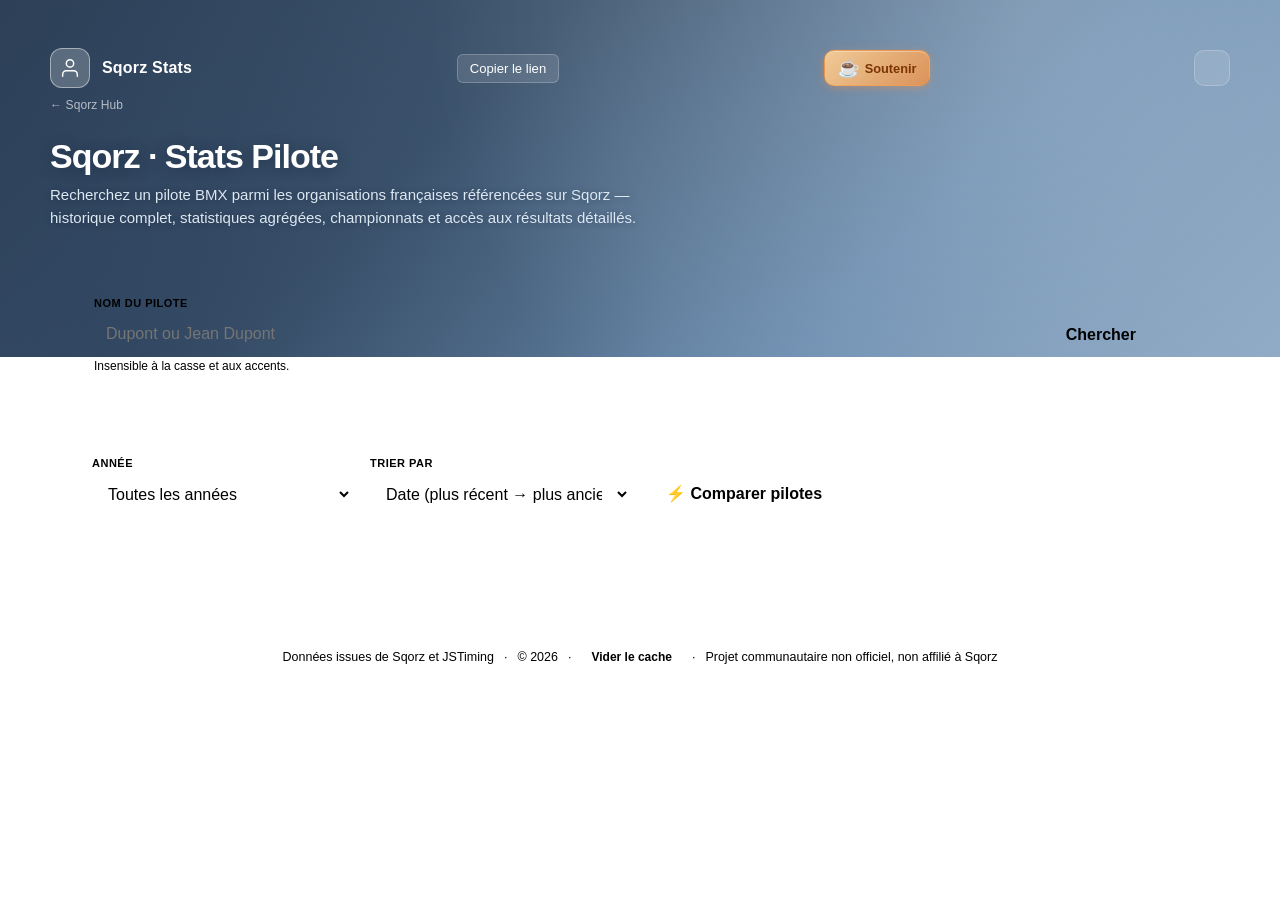
==== index.html @ 0c0ef93f "Perf : les séries ne comptent plus (courses uniquement) - Supprime perfSeriesScore + seriesN (l'ongl" ====
<!doctype html>
<html lang="fr">
<head>
<meta charset="utf-8">
<meta name="viewport" content="width=device-width,initial-scale=1">
<link rel="icon" href="data:image/svg+xml,<svg xmlns='http://www.w3.org/2000/svg' viewBox='0 0 32 32'><rect width='32' height='32' rx='7' fill='%234a7ab5'/><text x='16' y='23' font-family='system-ui' font-size='20' font-weight='800' fill='white' text-anchor='middle'>S</text></svg>">
<meta http-equiv="Cache-Control" content="no-cache, no-store, must-revalidate">
<meta http-equiv="Pragma" content="no-cache">
<meta http-equiv="Expires" content="0">
<title>Stats Pilote BMX — Sqorz Hub</title>
<meta name="description" content="Recherchez un pilote BMX Race et consultez son historique complet : résultats, podiums, progressions et comparaisons.">
<meta property="og:type" content="website">
<meta property="og:url" content="https://ludsoc.github.io/sqorz-stats/">
<meta property="og:title" content="Stats Pilote BMX — Sqorz Hub">
<meta property="og:description" content="Recherchez un pilote BMX Race et consultez son historique complet : résultats, podiums, progressions et comparaisons.">
<meta name="twitter:card" content="summary">
<meta name="twitter:title" content="Stats Pilote BMX — Sqorz Hub">
<meta name="twitter:description" content="Recherchez un pilote BMX Race et consultez son historique complet : résultats, podiums, progressions et comparaisons.">
<link rel="manifest" href="./manifest.json">
<meta name="theme-color" content="#6a8caf">
<link rel="apple-touch-icon" href="./icons/icon-192.png">
<script>
  // Applique le thème AVANT le rendu pour éviter le flash
  (() => {
    const saved = localStorage.getItem('theme'); // 'light' | 'dark' | null (auto)
    const isDark = saved === 'dark' ||
      (saved !== 'light' && window.matchMedia('(prefers-color-scheme: dark)').matches);
    document.documentElement.classList.toggle('dark', isDark);
    if (saved) document.documentElement.dataset.themePref = saved;
  })();
</script>
<link rel="stylesheet" href="./theme.css">
<style>
  *{box-sizing:border-box}
  html,body{margin:0; padding:0}

  /* Focus clavier accessible — visible uniquement sur navigation Tab, pas au clic souris */
  :focus{outline:none}
  .btn:focus-visible,
  .recent-chip:focus-visible,
  .recent-clear:focus-visible{
    outline:2px solid var(--accent-hi);
    outline-offset:3px;
  }
  /* Les inputs gardent leur propre style de focus (border + box-shadow) */
  .control:focus-visible{outline:none}
  .topbar :focus-visible{outline-color:#fff}
  body{
    font-family:"Inter",-apple-system,BlinkMacSystemFont,"Segoe UI",Roboto,Helvetica,Arial,sans-serif;
    color:var(--ink); background:var(--bg);
    -webkit-font-smoothing:antialiased;
  }
  .topbar{
    position:relative; overflow:hidden;
    color:#fff; padding:48px 24px 128px;
    background:linear-gradient(135deg, #2e4158 0%, #3f566f 35%, #6a8caf 70%, #8aa6c2 100%);
    transition:padding .25s ease, min-height .25s ease;
  }
  .topbar::after{
    /* lueur douce en haut */
    content:""; position:absolute; inset:0; pointer-events:none;
    background:radial-gradient(circle at 80% 0%, rgba(255,255,255,.22), transparent 55%),
               radial-gradient(circle at 10% 100%, rgba(30,50,80,.35), transparent 45%);
  }
  .topbar-inner{
    max-width:1180px; margin:0 auto; position:relative; z-index:1;
  }
  .brand-row{display:flex; align-items:center; justify-content:space-between; gap:12px}
  .brand{display:flex; align-items:center; gap:12px; font-weight:600; letter-spacing:.2px; color:#fff}

  .theme-btn{
    display:inline-flex; align-items:center; justify-content:center;
    width:36px; height:36px; padding:0;
    background:rgba(255,255,255,.12); border:1px solid rgba(255,255,255,.22);
    color:#fff; border-radius:10px;
    cursor:pointer; font-size:18px; line-height:1;
    transition:background .15s, border-color .15s, transform .15s;
  }
  .theme-btn:hover{background:rgba(255,255,255,.2); border-color:rgba(255,255,255,.4)}
  .theme-btn:active{transform:scale(.95)}
  .donate-btn{display:inline-flex;align-items:center;gap:5px;padding:0 12px;height:36px;background:linear-gradient(135deg,rgba(255,210,150,.9),rgba(251,146,60,.75));border:1px solid rgba(251,146,60,.6);color:#7c3405;box-shadow:0 2px 8px rgba(251,146,60,.35),inset 0 1px 0 rgba(255,255,255,.3);border-radius:10px;font-size:.8rem;font-weight:600;text-decoration:none;transition:background .15s,border-color .15s,transform .15s;white-space:nowrap}
  .donate-btn:hover{background:linear-gradient(135deg,rgba(255,210,150,1),rgba(251,146,60,.95));border-color:rgba(251,146,60,.9);box-shadow:0 3px 10px rgba(251,146,60,.45),inset 0 1px 0 rgba(255,255,255,.3);}
  .donate-btn:active{transform:scale(.95)}
  .donate-icon{font-size:1.15rem;display:inline-flex;align-items:center}
  @media(max-width:520px){.donate-btn .donate-label{display:none}}
  .share-btn{
    background:rgba(255,255,255,.12); border:1px solid rgba(255,255,255,.22);
    color:#fff; border-radius:6px; padding:6px 12px;
    font-size:0.82rem; cursor:pointer; transition:background .15s;
  }
  .share-btn:hover{background:rgba(255,255,255,.2)}
  .hub-back{display:inline-block;margin-top:10px;font-size:12px;color:rgba(255,255,255,.65);text-decoration:none;letter-spacing:.1px}
  .hub-back:hover{color:#fff}
  #retryBtn:not([hidden]){display:block;margin:8px auto 0;padding:6px 18px;background:var(--accent,#4e80ee);color:#fff;border:none;border-radius:6px;font-size:13px;cursor:pointer}
  #retryBtn:hover{opacity:.85}
  .brand .logo{
    width:40px; height:40px; border-radius:12px;
    background:rgba(255,255,255,.22); color:#fff;
    display:grid; place-items:center; font-weight:800; font-size:14px;
    box-shadow:inset 0 0 0 1px rgba(255,255,255,.45);
    backdrop-filter:blur(6px); -webkit-backdrop-filter:blur(6px);
  }
  .topbar h1{margin:24px 0 8px; font-size:34px; font-weight:800; letter-spacing:-1px; color:#fff; text-shadow:0 2px 14px rgba(20,35,60,.45)}
  .topbar p{margin:0; font-size:15px; max-width:min(600px,100%); color:#dce8f2; text-shadow:0 1px 6px rgba(20,35,60,.35); line-height:1.5}

  main{max-width:1180px; margin:-80px auto 40px; padding:0 24px 32px; position:relative;}
  .card{
    background:var(--card); border:1px solid var(--line); border-radius:var(--radius);
    padding:18px; box-shadow:var(--shadow); margin-bottom:18px;
  }
  .filters{padding:20px}
  .grid{display:grid; gap:14px}
  .filters .grid{grid-template-columns:repeat(12,1fr)}
  .field{display:flex; flex-direction:column; min-width:0}
  .field.col-name{grid-column:span 10}
  .field.col-btn{grid-column:span 2; align-items:stretch}
  @media (max-width:880px){
    .field.col-name,.field.col-btn{grid-column:span 12}
  }

  /* Skeleton loaders */
  .skeleton{
    background:linear-gradient(90deg,
      var(--card-soft) 0%,
      color-mix(in srgb, var(--line) 80%, var(--card-soft)) 50%,
      var(--card-soft) 100%);
    background-size:200% 100%;
    animation:shimmer 1.4s infinite linear;
    border-radius:6px;
  }
  @keyframes shimmer{
    0%{background-position:200% 0}
    100%{background-position:-200% 0}
  }
  .skeleton-card{
    background:var(--card); border:1px solid var(--line); border-radius:14px;
    padding:16px 18px; box-shadow:var(--shadow);
  }
  .skeleton-line{height:14px; margin-bottom:8px; width:100%}
  .skeleton-line.h1{height:24px; width:60%; margin-bottom:14px}
  .skeleton-line.h2{height:34px; width:45%; margin-bottom:10px}
  .skeleton-line.sm{height:11px; width:80%}
  .skeleton-card:last-child .skeleton-line:last-child{margin-bottom:0}

  /* Recherches récentes */
  .recent-row{
    margin-top:14px; padding-top:14px; border-top:1px dashed var(--line);
    display:flex; gap:8px; flex-wrap:wrap; align-items:center;
  }
  .recent-row[hidden]{display:none}
  .recent-label{
    font-size:11px; font-weight:600; color:var(--muted);
    text-transform:uppercase; letter-spacing:.5px; flex-shrink:0;
  }
  .recent-chip{
    font:inherit; cursor:pointer; padding:5px 12px; border-radius:99px;
    background:var(--card-soft); border:1px solid var(--line);
    color:var(--ink); font-size:12.5px; display:inline-flex; gap:6px; align-items:baseline;
    transition:border-color .15s, background .15s;
  }
  .recent-chip:hover{
    border-color:var(--accent);
    background:color-mix(in srgb,var(--accent) 10%, transparent);
  }
  .recent-chip .recent-meta{
    color:var(--muted); font-size:11px; font-weight:400;
  }
  .recent-clear{
    margin-left:auto; background:none; border:none; color:var(--muted); cursor:pointer;
    font-size:12px; padding:4px 8px; border-radius:6px;
  }
  .recent-clear:hover{color:var(--bad); background:color-mix(in srgb,var(--bad) 10%, transparent)}

  /* Results filter bar */
  .results-filters{padding:14px 18px; display:flex; gap:18px; flex-wrap:wrap; align-items:flex-end}
  .results-filters .field{flex:1 1 180px; max-width:260px}
  .results-filters .summary-info{
    flex:1 1 100%; font-size:12px; color:var(--muted);
    border-top:1px solid var(--line); padding-top:10px; margin-top:2px;
  }
  @media (max-width:640px){
    .results-filters .field{max-width:none}
  }
  label{font-size:11px; font-weight:600; color:var(--muted); margin-bottom:6px; text-transform:uppercase; letter-spacing:.5px}
  .control{
    font:inherit; padding:10px 12px; border:1px solid var(--line);
    border-radius:9px; background:var(--card); color:var(--ink);
    transition:border-color .15s, box-shadow .15s, background .15s;
  }
  .control:focus{outline:none; border-color:var(--accent); box-shadow:0 0 0 3px color-mix(in srgb,var(--accent) 22%, transparent)}
  .control:disabled{background:var(--card-soft); color:var(--muted); cursor:not-allowed}
  select.control,input.control{width:100%}
  .btn{
    font:inherit; font-weight:600; padding:11px 18px; border:none; border-radius:9px;
    background:var(--accent); color:var(--accent-ink); cursor:pointer;
    transition:background .15s, transform .05s;
  }
  .btn:hover:not(:disabled){background:var(--accent-hi)}
  .btn:active:not(:disabled){transform:translateY(1px)}
  .btn:disabled{background:var(--line-strong); color:var(--card); cursor:not-allowed}
  .btn.btn-danger{background:var(--bad)}
  .btn.btn-danger:hover:not(:disabled){background:color-mix(in srgb, var(--bad) 80%, black)}
  .btn-ghost{background:transparent; color:var(--accent); padding:4px 6px; font-size:12px}
  .btn-ghost:hover:not(:disabled){background:color-mix(in srgb,var(--accent) 10%, transparent)}
  .hint{font-size:12px; color:var(--muted); margin-top:6px}
  .perf-how{margin-top:12px; border:1px solid var(--line); border-radius:10px; background:var(--card-soft); overflow:hidden}
  .perf-how summary{cursor:pointer; padding:8px 12px; font-size:12px; color:var(--muted); list-style:none; user-select:none}
  .perf-how summary::-webkit-details-marker{display:none}
  .perf-how summary:hover{color:var(--ink)}
  .perf-how[open] summary{border-bottom:1px solid var(--line); color:var(--ink)}
  .perf-how-body{padding:4px 14px 12px; font-size:12px; color:var(--ink-2); line-height:1.55}
  .perf-how-body p{margin:8px 0}
  .perf-how-body ul{margin:4px 0 8px; padding-left:18px}
  .perf-how-body ol{margin:4px 0 8px; padding-left:18px}
  .perf-how-body li{margin:4px 0}
  .perf-how-detail{margin-top:6px}
  .perf-how-detail>summary{cursor:pointer; font-weight:600; font-size:12px; color:var(--muted)}
  .perf-how-detail>summary:hover{color:var(--ink)}
  .perf-example{margin:10px 0; padding:8px 12px; background:var(--card); border:1px solid var(--line); border-radius:8px}
  .perf-example p{margin:4px 0}
  .perf-example ul{margin:4px 0 4px; padding-left:18px}
  .status{font-size:13px; color:var(--muted); margin-top:14px; min-height:18px}
  .status.error{color:var(--bad)}
  .status.loading{font-size:15px; color:var(--accent); font-weight:600; display:flex; align-items:center; gap:8px}
  .status.loading::before{content:''; display:inline-block; width:16px; height:16px; border:2px solid color-mix(in srgb,var(--accent) 30%,transparent); border-top-color:var(--accent); border-radius:50%; animation:spin .7s linear infinite; flex-shrink:0}
  @keyframes spin{to{transform:rotate(360deg)}}
  .progress{
    height:6px; background:var(--card-soft); border:1px solid var(--line);
    border-radius:99px; overflow:hidden; margin-top:10px;
  }
  .progress > div{
    height:100%; width:0; transition:width .2s;
    background:linear-gradient(90deg,var(--teal),var(--sky),var(--lavender));
  }

  /* Stats */
  .stats-hero{
    display:grid; gap:14px; margin-bottom:16px;
    grid-template-columns:repeat(auto-fit, minmax(200px, 1fr));
  }
  .stats-detail{display:flex; flex-direction:column; gap:16px; margin-bottom:20px}
  .stat-group{display:flex; flex-direction:column; gap:8px}
  .stat-group-title{
    font-size:11px; font-weight:600; color:var(--muted);
    text-transform:uppercase; letter-spacing:.6px;
  }
  .stat.stat-hero{padding:18px 20px}
  .stat.stat-hero .k{font-size:12px}
  .stat.stat-hero .v{font-size:34px}
  .stat.stat-hero .sub{font-size:12.5px}
  .stat[title]{cursor:help}

  .stats{display:grid; grid-template-columns:repeat(auto-fill, minmax(160px, 1fr)); gap:12px; margin-bottom:0}
  .stat{
    background:var(--card); border:1px solid var(--line); border-radius:12px;
    padding:14px 16px; box-shadow:var(--shadow); position:relative; overflow:hidden;
  }
  .stat::before{
    content:""; position:absolute; left:0; top:0; bottom:0; width:4px;
    background:var(--stat-color, var(--accent)); opacity:.85;
  }
  .stat::after{
    /* lavis très léger pour suggérer la teinte sans saturer */
    content:""; position:absolute; inset:0; pointer-events:none;
    background:linear-gradient(135deg,
      color-mix(in srgb, var(--stat-color, var(--accent)) 7%, transparent),
      transparent 55%);
  }
  .stat.gold      { --stat-color: var(--gold) }
  .stat.silver    { --stat-color: var(--silver) }
  .stat.bronze    { --stat-color: var(--bronze) }
  .stat.good      { --stat-color: var(--mint) }
  .stat.mint      { --stat-color: var(--mint) }
  .stat.peach     { --stat-color: var(--peach) }
  .stat.apricot   { --stat-color: var(--apricot) }
  .stat.butter    { --stat-color: var(--butter) }
  .stat.lime      { --stat-color: var(--lime) }
  .stat.teal      { --stat-color: var(--teal) }
  .stat.sky       { --stat-color: var(--sky) }
  .stat.blueberry { --stat-color: var(--blueberry) }
  .stat.lav       { --stat-color: var(--lavender) }
  .stat.lilac     { --stat-color: var(--lilac) }
  .stat.lavender  { --stat-color: var(--lavender) }
  .stat.berry     { --stat-color: var(--berry) }
  .stat.rose      { --stat-color: var(--rose) }
  .stat.coral     { --stat-color: var(--coral) }
  .stat.grape     { --stat-color: var(--grape) }
  .stat.sage      { --stat-color: var(--good) }
  .stat .k{font-size:11px; color:var(--muted); text-transform:uppercase; font-weight:600; letter-spacing:.5px; position:relative}
  .stat .v{
    font-size:24px; font-weight:700; margin-top:2px; line-height:1.1; position:relative;
    color:var(--ink);
  }
  .stat .sub{font-size:12px; color:var(--muted); margin-top:2px; position:relative}

  /* Graphiques (SVG natif) */
  .charts-grid{
    display:grid; gap:14px; margin-bottom:20px;
    grid-template-columns:1fr 1fr;
  }
  @media(max-width:640px){ .charts-grid{ grid-template-columns:1fr; } }
  .chart-card{
    background:var(--card); border:1px solid var(--line); border-radius:14px;
    padding:16px 18px; box-shadow:var(--shadow);
    min-width:0; overflow:hidden;
  }
  .chart-card.chart-full{grid-column:1 / -1}
  .chart-title{font-weight:600; font-size:14px; color:var(--ink); margin-bottom:2px}
  .chart-sub{font-size:11px; color:var(--muted); margin-bottom:10px; text-transform:uppercase; letter-spacing:.5px}
  .chart-legend{display:flex; flex-wrap:wrap; gap:8px 16px; margin-bottom:12px}
  .chart-legend-item{display:flex; align-items:center; gap:6px; font-size:13px; color:var(--ink-2); font-weight:500}
  .chart-legend-swatch{width:14px; height:14px; border-radius:3px; flex-shrink:0}
  .chart{width:100%; height:auto; display:block; font-family:inherit}
  .chart .grid{stroke:var(--line-strong); stroke-width:1; opacity:.6}
  .chart .axis{stroke:var(--ink-2); stroke-width:1.25}
  .chart .axis-label{font-size:13px; fill:var(--ink-2); font-weight:500}
  .chart .axis-label.muted{fill:var(--muted); font-weight:400}
  .chart .zone{opacity:.35}
  .chart .line{fill:none; stroke:var(--accent); stroke-width:2.5; stroke-linejoin:round; stroke-linecap:round}
  .chart .line-mean{fill:none; stroke:var(--accent-hi); stroke-width:1.5; stroke-dasharray:4 4; opacity:.7}
  .chart .area{fill:color-mix(in srgb,var(--accent) 18%, transparent); stroke:none}
  .chart .point{fill:var(--card); stroke:var(--accent); stroke-width:2; transition:r .15s, stroke-width .15s}
  .chart .point:hover{r:6; stroke-width:2.5}
  .chart .bar{transition:opacity .15s; stroke:rgba(0,0,0,.04); stroke-width:1}
  .chart .bar:hover{opacity:.85}
  .chart .bar.gold{fill:var(--gold)}
  .chart .bar.silver{fill:var(--silver)}
  .chart .bar.bronze{fill:var(--bronze)}
  .chart .bar.mint{fill:var(--mint)}
  .chart .bar.sky{fill:var(--sky)}
  .chart .bar.lilac{fill:var(--lilac)}
  .chart .bar.lavender{fill:var(--lavender)}
  .chart .bar-value{font-size:15px; fill:var(--ink); font-weight:700}
  .chart .bar-label{font-size:13px; fill:var(--ink-2); font-weight:500}
  .chart .donut-center{font-size:30px; font-weight:700; fill:var(--ink)}
  .chart .donut-center-sub{font-size:11px; fill:var(--muted); text-transform:uppercase; letter-spacing:.5px; font-weight:600}
  .donut-wrap{display:flex; gap:18px; align-items:center; flex-wrap:wrap}
  .donut-wrap .chart.donut{flex:0 0 220px; max-width:220px}
  .legend{list-style:none; padding:0; margin:0; flex:1; min-width:160px; font-size:13px; color:var(--ink-2); max-height:240px; overflow:auto}
  .legend li{display:flex; align-items:center; gap:8px; padding:4px 0}
  .legend .dot{width:12px; height:12px; border-radius:4px; flex-shrink:0}
  .legend .legend-name{flex:1; min-width:0; overflow:hidden; text-overflow:ellipsis; white-space:nowrap}
  .legend .legend-num{color:var(--muted); font-variant-numeric:tabular-nums; font-size:12px; flex-shrink:0}
  .chart-empty{padding:24px 0; text-align:center; color:var(--muted); font-size:13px}
  @media (max-width:640px){
    .donut-wrap{flex-direction:column; align-items:flex-start}
    .donut-wrap .chart.donut{max-width:180px}
  }

  /* Section title */
  h2.section-title, h3.stat-group-title, h3.chart-title{margin:0}
  .section-title{
    display:flex; align-items:baseline; gap:10px; margin:8px 0 12px;
    font-size:14px; font-weight:600; color:var(--muted); text-transform:uppercase; letter-spacing:.6px;
  }
  .section-title .meta{font-weight:400; text-transform:none; letter-spacing:0; font-size:12px}
  .chart-title{margin-bottom:2px}

  /* Event card */
  .event{
    background:var(--card); border:1px solid var(--line); border-radius:12px;
    margin-bottom:12px; overflow:hidden; box-shadow:var(--shadow);
  }
  .event-head{
    padding:14px 16px; background:var(--card-soft); border-bottom:1px solid var(--line);
    display:flex; justify-content:space-between; gap:12px; flex-wrap:wrap; align-items:center;
  }
  .event-head .left{display:flex; flex-direction:column; gap:4px; min-width:0}
  .event-head .name{font-weight:600; font-size:15px; color:var(--ink)}
  .sqorz-link{color:inherit; text-decoration:none; border-bottom:1px solid transparent; transition:border-color .15s, color .15s}
  .sqorz-link:hover{color:var(--accent-hi); border-bottom-color:color-mix(in srgb,var(--accent) 40%, transparent)}
  .sqorz-link::after{
    content:"↗"; font-size:.75em; margin-left:4px; color:var(--muted);
    transition:color .15s; vertical-align:baseline;
  }
  .sqorz-link:hover::after{color:var(--accent-hi)}
  .event-head .right{display:flex; flex-direction:column; align-items:flex-end; gap:4px}
  .event-head .date{
    font-size:12px; color:var(--muted); font-variant-numeric:tabular-nums;
    background:var(--card); padding:3px 8px; border-radius:99px; border:1px solid var(--line);
  }
  .org-badge{
    display:inline-flex; align-items:center; gap:6px; font-size:11px; font-weight:500;
    padding:3px 9px; border-radius:99px;
    background:color-mix(in srgb,var(--teal) 16%, transparent);
    color:color-mix(in srgb,var(--teal) 75%, var(--ink));
    border:1px solid color-mix(in srgb,var(--teal) 22%, transparent);
  }
  .event-body{padding:6px 16px 12px}
  .class-line{
    display:flex; gap:14px; padding:10px 0; border-bottom:1px dashed var(--line);
    align-items:center; justify-content:space-between; flex-wrap:wrap;
  }
  .class-line:last-child{border-bottom:none}
  .cl-info{flex:1; min-width:0}
  .class-name{font-weight:600; font-size:14px; color:var(--ink)}
  .meta{font-size:12px; color:var(--muted)}
  .phases{display:flex; gap:6px; flex-wrap:wrap; margin-top:8px}
  /* Sous-ligne chronos transpondeur (spec chronos-transpondeur, D5) */
  .chrono-block{
    display:flex; flex-direction:column; gap:3px;
    margin:0 0 4px 0; padding:6px 10px;
    border-left:2px solid var(--accent); border-radius:0 6px 6px 0;
    background:color-mix(in srgb, var(--accent) 6%, transparent);
  }
  .chrono-line{
    display:flex; align-items:baseline; gap:8px; flex-wrap:wrap;
    font-size:12px; color:var(--muted);
  }
  .chrono-label{font-size:10.5px; font-weight:700; text-transform:uppercase; letter-spacing:.5px; opacity:.85; min-width:74px}
  .chrono-time{font-variant-numeric:tabular-nums; color:var(--ink); font-weight:600}
  .chrono-rank{white-space:nowrap}
  .chrono-best{opacity:.9}
  .phase{
    background:var(--card-soft); border:1px solid var(--line); padding:3px 9px;
    border-radius:99px; font-size:12px; display:inline-flex; gap:6px; align-items:baseline;
    color:var(--muted);
  }
  .phase b{color:var(--ink); font-weight:600}
  .phase .gate{opacity:.65; font-size:11px}
  .phase.pos-1 b{color:var(--gold)}
  .phase.pos-2 b{color:var(--silver)}
  .phase.pos-3 b{color:var(--bronze)}
  .phase.is-moto{
    background:color-mix(in srgb,var(--lavender) 10%, var(--card-soft));
    border-color:color-mix(in srgb,var(--lavender) 25%, var(--line));
    color:color-mix(in srgb,var(--lavender) 60%, var(--muted));
  }
  .phase.is-final{
    background:color-mix(in srgb,var(--peach) 12%, var(--card-soft));
    border-color:color-mix(in srgb,var(--peach) 30%, var(--line));
    color:color-mix(in srgb,var(--peach) 55%, var(--ink));
    font-weight:500;
  }
  a.phase{text-decoration:none; cursor:pointer; transition:border-color .15s, background .15s, transform .05s; border-color:color-mix(in srgb,var(--accent) 35%, var(--line))}
  a.phase::after{content:'↗'; font-size:10px; opacity:.5; margin-left:1px; line-height:1}
  a.phase:hover{border-color:var(--accent); background:color-mix(in srgb,var(--accent) 10%, transparent)}
  a.phase:hover::after{opacity:1}
  a.phase.is-moto{border-color:color-mix(in srgb,var(--lavender) 45%, var(--line))}
  a.phase.is-moto:hover{border-color:var(--lavender); background:color-mix(in srgb,var(--lavender) 18%, transparent)}
  a.phase.is-final{border-color:color-mix(in srgb,var(--peach) 55%, var(--line))}
  a.phase.is-final:hover{border-color:var(--peach); background:color-mix(in srgb,var(--peach) 20%, transparent)}

  .rank-pill{
    display:inline-flex; align-items:center; justify-content:center;
    min-width:42px; height:42px; border-radius:50%; font-weight:700; font-size:16px;
    background:var(--card-soft); border:2px solid var(--line); color:var(--ink);
    font-variant-numeric:tabular-nums;
  }
  .rank-pill.r1{background:linear-gradient(135deg,#fff2c8,#e8c574); border-color:var(--gold); color:#7a5a18}
  .rank-pill.r2{background:linear-gradient(135deg,#f4f6fa,#cdd2dc); border-color:var(--silver); color:#4a5260}
  .rank-pill.r3{background:linear-gradient(135deg,#f7dcc4,#d4a07c); border-color:var(--bronze); color:#7a4a2a}
  .rank-pill.r8{
    background:linear-gradient(135deg, color-mix(in srgb,var(--teal) 18%, var(--card-soft)), color-mix(in srgb,var(--sky) 22%, var(--card-soft)));
    border-color:var(--teal);
    color:color-mix(in srgb,var(--teal) 75%, var(--ink));
  }
  .cl-right{display:flex; align-items:center; gap:12px}
  .cl-meta-r{display:flex; flex-direction:column; align-items:flex-end; gap:2px; font-size:12px; color:var(--muted)}
  .cl-meta-r .lbl{text-transform:uppercase; letter-spacing:.5px; font-size:10px; font-weight:600}
  .top-pct{
    display:inline-block; font-size:11px; font-weight:600;
    padding:1px 8px; border-radius:99px; margin-top:2px;
    background:color-mix(in srgb,var(--sky) 16%, transparent);
    color:color-mix(in srgb,var(--sky) 70%, var(--ink));
  }
  .top-pct.elite{background:color-mix(in srgb,var(--gold) 24%, transparent); color:#78350f}
  .top-pct.good{background:color-mix(in srgb,var(--good) 22%, transparent); color:#14532d}

  /* Championnats — réutilise .event/.event-head/.event-body, n'ajoute que les spécificités */
  .championship{
    border-left:3px solid var(--gold);
  }
  .org-badges{display:flex; flex-wrap:wrap; gap:4px}
  .championship .event-head{
    background:linear-gradient(180deg, color-mix(in srgb,var(--gold) 14%, var(--card)) 0%, var(--card) 100%);
  }

  /* Ligne de championnat : grille à 2 colonnes sur desktop, 1 col empilée sur mobile */
  .champ-line{
    display:grid;
    grid-template-columns:1fr auto;
    grid-template-areas:
      "category rank"
      "summary  rank"
      "details  details";
    gap:6px 18px;
    padding:4px 0 4px;
    align-items:start;
  }
  .champ-category{grid-area:category; min-width:0; display:flex; flex-direction:column; gap:2px}
  .champ-category .class-name{font-weight:600; font-size:14px; color:var(--ink)}
  .champ-category .meta{font-size:12px; color:var(--muted)}
  .champ-rank{
    grid-area:rank;
    display:flex; flex-direction:row-reverse; align-items:center; gap:12px;
    align-self:start;
  }
  .champ-rank-text{text-align:right}
  .champ-rank-text .lbl{
    display:block;
    text-transform:uppercase; letter-spacing:.5px; font-size:10px; font-weight:600;
    color:var(--muted);
  }
  .champ-rank-sub{font-size:12px; color:var(--muted); margin-top:2px}

  .champ-summary{
    grid-area:summary;
    margin-top:2px; font-size:13px; color:var(--ink-2);
    display:flex; flex-wrap:wrap; align-items:baseline; gap:6px;
  }
  .champ-summary .lbl{
    text-transform:uppercase; letter-spacing:.5px; font-size:10px; font-weight:600;
    color:var(--muted);
  }
  .champ-summary b{font-weight:700; color:var(--ink)}
  .champ-summary .sep{color:var(--line-strong)}
  .champ-summary .muted{color:var(--muted); font-size:12px}



  .champ-details{
    grid-area:details;
    margin-top:8px;
    border:1px solid var(--line); border-radius:10px;
    background:var(--card-soft);
  }
  .champ-details > summary{
    cursor:pointer; padding:8px 12px; font-size:12px; font-weight:600;
    color:var(--ink-2); list-style:none;
    user-select:none;
  }
  .champ-details > summary::-webkit-details-marker{display:none}
  .champ-details > summary::before{
    content:"▸"; display:inline-block; margin-right:6px;
    transition:transform .15s ease;
    color:var(--muted);
  }
  .champ-details[open] > summary::before{transform:rotate(90deg)}
  .champ-details > summary:hover{color:var(--accent-hi)}
  .champ-details[open] .sum-show{display:none}
  .champ-details:not([open]) .sum-hide{display:none}

  .champ-stages{
    width:100%; border-collapse:collapse; font-size:12.5px;
    border-top:1px solid var(--line);
  }
  .champ-stages th, .champ-stages td{
    padding:6px 10px; text-align:left;
    border-bottom:1px solid var(--line);
  }
  .champ-stages th{
    font-weight:600; font-size:11px; text-transform:uppercase; letter-spacing:.5px;
    color:var(--muted); background:transparent;
  }
  .champ-stages tr:last-child td{border-bottom:none}
  .champ-stages .st-date{color:var(--muted); white-space:nowrap; width:1%}
  .champ-stages .st-name{color:var(--ink)}
  .champ-stages .st-rank{font-weight:600; width:1%; white-space:nowrap}
  .champ-stages .st-pts{width:1%; white-space:nowrap; color:var(--ink-2)}
  .champ-stages .st-tally{width:1%; text-align:center}
  .champ-stages tr.absent td{color:var(--muted); font-style:italic}
  .champ-stages tr.absent .st-name{font-style:normal}
  .champ-stages .muted{color:var(--muted)}
  .special-result{font-size:.85em; font-weight:700; letter-spacing:.04em}
  .phase.dnx{background:#fff1f2; color:#9f1239; border-color:#fecdd3}
  a.phase.dnx,a.phase.dnx:hover{border-color:#fecdd3; background:#fff1f2}
  .phase.dnx b{color:#9f1239}

  .tally{
    display:inline-block; min-width:18px; height:18px; line-height:18px; text-align:center;
    font-size:11px; font-weight:700; border-radius:50%;
  }
  .tally-on{
    background:color-mix(in srgb,var(--good) 35%, transparent);
    color:#14532d;
  }
  .tally-off{
    background:transparent; color:var(--muted);
    border:1px solid var(--line-strong);
  }
  :root.dark .tally-on{color:#bfe6d0}

  /* Sélecteur de pilote (homonymes) */
  .pilot-picker{
    background:var(--card); border:1px solid var(--line); border-radius:var(--radius);
    padding:16px 20px; margin-bottom:18px; box-shadow:var(--shadow);
  }
  .pilot-picker-title{
    font-size:12px; font-weight:600; color:var(--muted);
    text-transform:uppercase; letter-spacing:.5px; margin-bottom:12px;
  }
  .pilot-picker-list{
    display:flex; flex-direction:column; gap:8px;
  }
  .pilot-pick-btn{
    display:flex; align-items:center; gap:12px;
    width:100%; text-align:left; background:var(--card-soft);
    border:1.5px solid var(--line); border-radius:12px;
    padding:10px 14px; cursor:pointer; transition:border-color .15s, background .15s;
  }
  .pilot-pick-btn:hover{ border-color:var(--accent); background:var(--accent-soft) }
  .pilot-pick-btn.active{ border-color:var(--accent); background:var(--accent-soft) }
  .ppav{
    width:36px; height:36px; border-radius:50%; flex-shrink:0;
    display:grid; place-items:center;
    font-weight:800; font-size:11px; color:#fff; letter-spacing:.3px;
  }
  .ppinfo{ flex:1; min-width:0 }
  .ppname{ font-size:13px; font-weight:700; color:var(--ink) }
  .ppmeta{ font-size:11.5px; color:var(--muted); margin-top:1px }
  .ppcount{ font-size:11px; font-weight:600; color:var(--muted); white-space:nowrap }
  @media(max-width:640px){
    .pilot-picker{ padding:12px 14px }
    .pilot-pick-btn{ padding:8px 12px; gap:10px }
  }

  /* Carte pilote — Profile Hero Card */
  .pilot-card{
    display:grid;
    grid-template-columns:auto 1fr auto;
    gap:24px; align-items:center;
    padding:28px 32px; margin-bottom:18px;
    background:linear-gradient(135deg,
      var(--card) 0%,
      color-mix(in srgb, var(--pilot-color, var(--accent)) 6%, var(--card)) 60%,
      color-mix(in srgb, var(--pilot-color, var(--accent)) 12%, var(--card)) 100%);
    border:1px solid color-mix(in srgb, var(--pilot-color, var(--accent)) 30%, var(--line));
    border-radius:var(--radius);
    box-shadow:var(--shadow-xl, var(--shadow));
    position:relative; overflow:hidden;
  }
  .pilot-card::before{
    content:""; position:absolute; inset:0; pointer-events:none;
    background:radial-gradient(ellipse at 95% 50%,
      color-mix(in srgb, var(--pilot-color, var(--accent)) 10%, transparent),
      transparent 60%);
  }
  .pilot-avatar{
    width:72px; height:72px; border-radius:50%;
    display:grid; place-items:center;
    font-weight:800; font-size:24px; letter-spacing:-.5px;
    color:#fff; flex-shrink:0;
    background:var(--pilot-color, var(--accent));
    box-shadow:0 0 0 3px var(--card), 0 0 0 5px var(--pilot-color, var(--accent)), 0 6px 20px rgba(0,0,0,.22);
    animation:avatar-in .3s ease both;
    position:relative; z-index:1;
  }
  @keyframes avatar-in{
    from{transform:scale(.8); opacity:0}
    to{transform:scale(1); opacity:1}
  }
  .pilot-info{ flex:1; min-width:0; position:relative; z-index:1 }
  .pilot-name{
    font-size:26px; font-weight:800; color:var(--ink);
    line-height:1.1; margin-bottom:10px; letter-spacing:-.6px;
  }
  .pilot-badges{ display:flex; gap:8px; flex-wrap:wrap; align-items:center }
  .pilot-plate{
    font-size:12px; font-weight:700; letter-spacing:.4px;
    padding:4px 12px; border-radius:99px;
    background:var(--pilot-color, var(--accent)); color:#fff;
    font-variant-numeric:tabular-nums;
  }
  .pilot-club{
    font-size:12.5px; font-weight:500; color:var(--ink-2);
    padding:4px 12px; border-radius:99px;
    background:var(--card-soft); border:1px solid var(--line);
    display:inline-flex; align-items:center; gap:5px;
    text-decoration:none;
  }
  a.pilot-club:hover{ background:var(--hover, var(--accent-soft)); border-color:var(--accent); color:var(--accent); }
  .fav-btn{
    font-size:13px; line-height:1; color:var(--ink-2);
    padding:4px 10px; border-radius:99px; cursor:pointer;
    background:var(--card-soft); border:1px solid var(--line);
  }
  .fav-btn:hover{ border-color:var(--accent); color:var(--accent); }
  .fav-btn.on{ color:var(--accent); border-color:var(--accent); }
  .pilot-age{
    font-size:12.5px; font-weight:600; color:var(--pilot-color, var(--accent));
    padding:4px 12px; border-radius:99px;
    background:color-mix(in srgb, var(--pilot-color, var(--accent)) 12%, var(--card-soft));
    border:1px solid color-mix(in srgb, var(--pilot-color, var(--accent)) 30%, var(--line));
    display:inline-flex; align-items:center; gap:5px;
  }
  .pilot-index{
    font-size:12.5px; font-weight:800; color:var(--accent);
    padding:4px 12px; border-radius:99px;
    background:color-mix(in srgb, var(--accent) 10%, var(--card-soft));
    border:1px solid color-mix(in srgb, var(--accent) 35%, var(--line));
    display:inline-flex; align-items:center; gap:5px;
    font-variant-numeric:tabular-nums;
  }
  .pilot-qs{
    display:flex; gap:0; flex-shrink:0; position:relative; z-index:1;
    border-left:1px solid var(--line); padding-left:20px;
    align-self:stretch; align-items:center;
  }
  .pilot-qs-item{
    text-align:center; padding:0 16px;
    display:flex; flex-direction:column; align-items:center; justify-content:center;
  }
  .pilot-qs-item:not(:last-child){ border-right:1px solid var(--line) }
  .pilot-qs-item .qv{
    font-size:36px; font-weight:800; color:var(--ink);
    line-height:1; font-variant-numeric:tabular-nums;
    min-width:2ch; display:block;
  }
  .pilot-qs-item .qk{
    font-size:10px; color:var(--muted);
    text-transform:uppercase; letter-spacing:.6px; margin-top:5px;
  }
  @media (max-width:860px){
    .pilot-card{ grid-template-columns:auto 1fr; gap:16px; padding:20px 20px }
    .pilot-qs{
      grid-column:1/-1; border-left:none; padding-left:0;
      border-top:1px solid var(--line); padding-top:14px;
      justify-content:space-around;
    }
    .pilot-qs-item{ padding:0 12px }
    .pilot-qs-item .qv{ font-size:28px }
  }
  @media (max-width:640px){
    .pilot-card{ gap:12px; padding:16px 14px }
    .pilot-avatar{ width:56px; height:56px; font-size:18px }
    .pilot-name{ font-size:20px; margin-bottom:8px }
    .pilot-qs-item .qv{ font-size:22px }
  }

  .pilot-dnx { display:flex; gap:6px; flex-wrap:wrap; margin-top:6px; }
  .dnx-badge { font-size:11px; font-weight:600; padding:2px 8px; border-radius:99px; }
  .dnx-badge.dnf { background:rgba(251,146,60,.15); color:#ea580c; border:1px solid rgba(251,146,60,.3); }
  .dnx-badge.dns { background:rgba(148,163,184,.15); color:var(--ink-2); border:1px solid var(--line); }
  .dnx-badge.dsq { background:rgba(239,68,68,.12); color:#dc2626; border:1px solid rgba(239,68,68,.25); }

  /* Onglets — visibles sur tous les écrans */
  .tabs-wrap{ position:relative }
  .tabs-nav{
    display:flex; gap:0; overflow-x:auto; scrollbar-width:none;
    padding:0; margin:0;
    background:color-mix(in srgb, var(--bg) 94%, transparent);
    backdrop-filter:blur(12px); -webkit-backdrop-filter:blur(12px);
    border-bottom:2px solid var(--line);
    scroll-snap-type:x proximity;
    -webkit-overflow-scrolling:touch;
  }
  .tabs-nav::-webkit-scrollbar{ display:none }
  /* Indicateurs de défilement horizontal : fondu + chevron flottant */
  .tabs-fade{
    position:absolute; top:0; bottom:2px; width:36px; z-index:2;
    pointer-events:none; opacity:0; transition:opacity .18s ease;
  }
  .tabs-fade.left{ left:0; background:linear-gradient(to right, var(--bg) 35%, transparent) }
  .tabs-fade.right{ right:0; background:linear-gradient(to left, var(--bg) 35%, transparent) }
  .tabs-fade.on{ opacity:1 }
  .tabs-more{
    position:absolute; top:50%; z-index:3;
    width:24px; height:24px; border-radius:50%;
    display:flex; align-items:center; justify-content:center;
    background:var(--accent); color:#fff;
    font-size:15px; line-height:1; font-weight:800;
    pointer-events:none; opacity:0; transition:opacity .2s ease;
    box-shadow:0 2px 6px rgba(30,50,80,.28);
  }
  .tabs-more.left{ left:5px; transform:translateY(-50%) }
  .tabs-more.right{ right:5px; transform:translateY(-50%) }
  .tabs-more.left::before{ content:'‹' }
  .tabs-more.right::before{ content:'›' }
  .tabs-more.on{ opacity:1 }
  .tabs-more.on.left{ animation:tabsNudgeL 1.8s ease-in-out infinite }
  .tabs-more.on.right{ animation:tabsNudgeR 1.8s ease-in-out infinite }
  @keyframes tabsNudgeL{ 0%,100%{ transform:translateY(-50%) } 50%{ transform:translateY(-50%) translateX(-3px) } }
  @keyframes tabsNudgeR{ 0%,100%{ transform:translateY(-50%) } 50%{ transform:translateY(-50%) translateX(3px) } }
  .tab-btn{
    flex:0 0 auto; padding:14px 22px;
    background:transparent; border:none;
    border-bottom:3px solid transparent; margin-bottom:-2px;
    color:var(--muted); font-family:inherit; font-weight:500;
    font-size:14px; line-height:1; cursor:pointer;
    white-space:nowrap; transition:color .15s, border-color .2s;
    border-radius:0;
  }
  .tab-btn .tab-badge{
    display:inline-block; font-weight:700; font-size:11px;
    padding:1px 6px; margin-left:6px; border-radius:99px;
    background:color-mix(in srgb, var(--accent) 18%, transparent);
    color:var(--accent-hi); vertical-align:1px;
  }
  .tab-btn:hover{ color:var(--ink) }
  .tab-btn.active{
    color:var(--ink); font-weight:600;
    border-bottom-color:var(--accent);
  }
  .tab-btn[disabled]{ opacity:.35; cursor:default; pointer-events:none }
  .tab-panel{ display:none }
  .tab-panel.active{ display:block }
  .tab-panel > h2.section-title:first-child{ margin-top:4px }
  /* Sous-vues d'une partie (rangée 2) */
  .subtab-panel{ display:none }
  .subtab-panel.active{ display:block }
  .sub-row .tabs-nav{ border-bottom-width:1px }
  .sub-row .tab-btn{ padding:11px 18px; font-size:13.5px }
  .tabs-wrap.hidden{ display:none }
  /* Mini-sélecteur de niveau de la comparaison (D10) */
  .compare-part-select{ display:flex; gap:8px; flex-wrap:wrap; margin:12px 0 6px }
  .compare-part-btn{
    padding:6px 14px; border-radius:99px; border:1px solid var(--line);
    background:transparent; color:var(--muted); font-family:inherit;
    font-size:13px; font-weight:500; cursor:pointer; white-space:nowrap;
    transition:color .15s, border-color .2s, background .15s;
  }
  .compare-part-btn:hover{ color:var(--ink) }
  .compare-part-btn.active{
    color:var(--ink); font-weight:600; border-color:var(--accent);
    background:color-mix(in srgb, var(--accent) 12%, transparent);
  }

  .empty{padding:36px; text-align:center; color:var(--muted)}
  .summary{font-size:13px; color:var(--muted); margin:0 0 12px}

  /* Responsive mobile */
  @media (max-width:640px){
    .topbar{padding:28px 18px 92px}
    .topbar h1{font-size:24px}
    .topbar p{font-size:13px}
    main{padding:0 16px 24px; margin-top:-60px}
    .card{padding:14px}
    .filters{padding:16px}

    .stats-hero{grid-template-columns:repeat(2, 1fr); gap:10px}
    .stat.stat-hero{padding:14px 16px}
    .stat.stat-hero .v{font-size:26px}
    .stat.stat-hero .sub{font-size:12px}
    .stats{grid-template-columns:repeat(2, 1fr); gap:10px}

    /* Phases : wrap sur plusieurs lignes pour tout voir sans scroll latéral */
    .phases{flex-wrap:wrap; gap:5px}
    .phase{flex-shrink:1; max-width:100%}

    /* Class-line plus compacte */
    .class-line{gap:10px; padding:8px 0}
    .cl-right{gap:8px}
    .rank-pill{min-width:36px; height:36px; font-size:14px}

    /* Event head : col plutôt que row si étroit */
    .event-head .right{align-items:flex-start}

    /* Ligne de championnat : tout empilé, rang en bandeau au-dessus */
    .champ-line{
      grid-template-columns:1fr;
      grid-template-areas:
        "rank"
        "category"
        "summary"
        "details";
      gap:10px;
      padding:8px 0 6px;
    }
    .champ-rank{
      flex-direction:row;
      gap:12px;
      padding:8px 12px;
      background:color-mix(in srgb, var(--gold) 12%, var(--card-soft));
      border:1px solid color-mix(in srgb, var(--gold) 28%, var(--line));
      border-radius:10px;
    }
    .champ-rank-text{text-align:left; flex:1; min-width:0}
    .champ-rank-text .lbl{font-size:11px}
    .champ-rank-sub{font-size:13px; color:var(--ink-2); font-weight:500}
    .champ-summary{font-size:13px}

    /* Manches : layout liste verticale (une ligne par manche, robuste, pas de flex-wrap) */
    .champ-details{min-width:0; max-width:100%; overflow:hidden}
    .champ-details > summary{padding:10px 12px}
    .champ-stages, .champ-stages tbody{
      display:block; border:none;
      width:100%; max-width:100%; box-sizing:border-box;
    }
    .champ-stages thead{display:none}
    .champ-stages tr{
      display:block;
      padding:9px 12px;
      border:none;
      border-top:1px solid var(--line);
      background:transparent;
      width:100%; box-sizing:border-box;
      overflow:hidden;
    }
    .champ-stages tr:first-child{border-top:none}
    .champ-stages td{
      padding:0; border:none;
      font-size:13px;
      width:auto;
    }
    .champ-stages .st-name{
      display:block; width:auto;
      font-weight:600; color:var(--ink);
      overflow:hidden; text-overflow:ellipsis; white-space:nowrap;
      max-width:100%;
    }
    .champ-stages .st-date{
      display:block; width:auto;
      color:var(--muted); font-size:12px;
      margin-top:1px;
    }
    .champ-stages .st-rank{
      display:inline-block; width:auto; margin-top:4px;
      font-weight:600; color:var(--ink-2);
    }
    .champ-stages .st-rank::before{
      content:"Classement "; font-weight:400; color:var(--muted); font-size:11px;
      text-transform:uppercase; letter-spacing:.4px; margin-right:2px;
    }
    .champ-stages .st-pts{
      display:inline-block; width:auto; margin-top:4px; margin-left:10px;
      color:var(--ink-2);
    }
    .champ-stages .st-pts::before{
      content:"· "; color:var(--line-strong); margin-right:4px;
    }
    .champ-stages .st-tally{
      display:inline-block; width:auto; margin-top:4px; margin-left:10px;
      vertical-align:middle;
    }
    .champ-stages tr.absent{opacity:.55}
    .champ-stages tr.absent .st-rank::before{content:"DNS "; font-style:normal; color:var(--muted)}
    .champ-stages tr.absent .st-rank > *,
    .champ-stages tr.absent .st-pts,
    .champ-stages tr.absent .st-tally{display:none}

    .champ-summary{font-size:12px}

    /* Onglets mobiles — ajustements de taille uniquement */
    .tabs-nav{
      margin:0 -14px 16px; padding:0 4px;
      border-radius:0;
    }
    .tabs-fade{ width:28px }
    .tabs-more{ width:22px; height:22px; font-size:14px }
    .tab-btn{
      padding:10px 12px; font-size:12.5px;
      scroll-snap-align:start;
    }
  }
  @media (max-width:380px){
    .stats-hero{grid-template-columns:1fr}
    .stats{grid-template-columns:1fr}
  }

  /* Comparaison de pilotes */
  .compare-section{
    padding:14px 0 4px;
    border-top:1px solid var(--line);
    margin-top:12px;
  }
  .compare-section-hd{
    display:flex; align-items:center; justify-content:space-between;
    margin-bottom:14px;
  }
  .compare-section-hd span{
    font-size:12px; font-weight:600; color:var(--muted);
    text-transform:uppercase; letter-spacing:.5px;
  }
  .compare-close-btn{
    background:none; border:none; color:var(--muted); cursor:pointer;
    font-size:16px; padding:3px 8px; border-radius:6px; line-height:1;
  }
  .compare-close-btn:hover{color:var(--bad); background:color-mix(in srgb,var(--bad) 10%, transparent)}
  .compare-pilots{
    display:grid; grid-template-columns:1fr 1fr; gap:10px; margin-bottom:16px;
  }
  @media(max-width:480px){.compare-pilots{grid-template-columns:1fr}}
  .compare-pilot{
    display:flex; align-items:center; gap:10px; padding:10px 12px;
    background:var(--card-soft); border-radius:10px; border:1px solid var(--line);
  }
  .cav{
    width:42px; height:42px; border-radius:50%; flex-shrink:0;
    background:var(--cp-color, var(--accent)); color:#fff;
    display:grid; place-items:center; font-weight:800; font-size:12px; letter-spacing:.3px;
  }
  .cpname{font-weight:700; font-size:13px; color:var(--ink); line-height:1.2}
  .cpsub{font-size:11px; color:var(--muted); margin-top:2px}
  .compare-rows{display:flex; flex-direction:column; gap:5px}
  .compare-row{display:grid; grid-template-columns:52px 1fr 52px; gap:8px; align-items:center}
  .cv{font-size:13px; font-weight:700; color:var(--ink-2); font-variant-numeric:tabular-nums}
  .cv.p1{text-align:right}
  .cv.p2{text-align:left}
  .cv.better{color:var(--ink)}
  .cbar-wrap{
    position:relative; height:20px; border-radius:99px;
    background:var(--card-soft); border:1px solid var(--line); overflow:hidden;
    display:flex; align-items:center; justify-content:center;
  }
  .cbar-p1{
    position:absolute; right:50%; top:0; bottom:0; border-radius:99px;
    background:var(--cp1, var(--teal)); opacity:.65;
  }
  .cbar-p2{
    position:absolute; left:50%; top:0; bottom:0; border-radius:99px;
    background:var(--cp2, var(--berry)); opacity:.65;
  }
  .clabel{
    position:relative; z-index:1; font-size:10px; font-weight:600;
    color:var(--muted); text-transform:uppercase; letter-spacing:.4px; white-space:nowrap;
  }
  @media(max-width:640px){
    .compare-row{grid-template-columns:38px 1fr 38px; gap:4px}
    .cv{font-size:11px}
    .clabel{font-size:9px}
  }
  @media(max-width:380px){
    .compare-row{grid-template-columns:1fr; grid-template-rows:auto auto auto; gap:4px}
    .cv.p1{text-align:left}
    .cv.p2{text-align:left}
    .cbar-wrap{order:-1}
  }
  .compare-h2h-link{margin-top:14px; padding-top:12px; border-top:1px dashed var(--line); text-align:center}
  .compare-h2h-link a{
    font-size:12px; font-weight:600; color:var(--accent); text-decoration:none;
    padding:6px 16px; border:1px solid var(--accent); border-radius:99px;
    display:inline-block; transition:background .15s, color .15s;
  }
  .compare-h2h-link a:hover{background:var(--accent); color:#fff}
  .compare-input-card{padding:14px 18px}
.compare-input-row{display:flex; gap:10px; align-items:flex-end; flex-wrap:wrap}
  .compare-input-row .field{flex:1 1 140px; min-width:0}
  .compare-input-row .compare-btn-group{display:flex; gap:10px; align-items:flex-end; flex-shrink:0}

  @keyframes spin{to{transform:rotate(360deg)}}

  /* Bouton retour en haut */
  #backToTop{
    position:fixed; bottom:24px; right:24px; z-index:100;
    width:44px; height:44px; border-radius:50%; border:none;
    background:var(--accent); color:#fff;
    display:grid; place-items:center;
    cursor:pointer; font-size:20px; line-height:1;
    box-shadow:0 4px 16px rgba(0,0,0,.22);
    opacity:0; pointer-events:none;
    transition:opacity .2s, transform .2s, background .15s;
    transform:translateY(8px);
  }
  #backToTop.visible{ opacity:1; pointer-events:auto; transform:translateY(0) }
  #backToTop:hover{ background:var(--accent-hi) }
  #backToTop:active{ transform:translateY(2px) }
  @media (max-width:640px){
    #backToTop{ bottom:16px; right:16px; width:40px; height:40px; font-size:18px }
  }
  footer{
    text-align:center; padding:28px 24px 36px;
    font-size:12.5px; color:var(--muted);
    border-top:1px solid var(--line);
    display:flex; justify-content:center; align-items:center; gap:10px; flex-wrap:wrap;
  }
  footer a{ color:var(--accent); text-decoration:none }
  footer a:hover{ text-decoration:underline }
  .footer-sep{ color:var(--line-strong) }


  /* ===== TIMELINE VERTICALE ===== */
  .timeline{ position:relative; margin-bottom:20px }
  .timeline-year-sep{
    display:flex; align-items:center; gap:14px;
    margin:28px 0 16px; font-size:12px; font-weight:700;
    color:var(--muted); text-transform:uppercase; letter-spacing:1px;
  }
  .timeline-year-sep::after{
    content:""; flex:1; height:1px; background:var(--line-strong);
  }
  .tl-index-badge{
    font-size:11px; font-weight:700; letter-spacing:.3px;
    padding:3px 10px; border-radius:99px;
    color:var(--accent);
    background:color-mix(in srgb, var(--accent) 10%, transparent);
    border:1px solid color-mix(in srgb, var(--accent) 30%, var(--line));
    white-space:nowrap; font-variant-numeric:tabular-nums;
  }
  .perf-year-row{
    display:flex; justify-content:space-between; align-items:baseline; gap:8px;
    font-size:12.5px; padding:3px 0;
    font-variant-numeric:tabular-nums;
  }
  .perf-year{ font-weight:600; color:var(--ink-2) }
  .perf-year-val{ font-weight:800 }
  .perf-year-n{ font-weight:500; color:var(--muted); font-size:11px }
  .timeline-line-wrap{
    position:relative; padding-left:40px;
  }
  .timeline-line-wrap::before{
    content:""; position:absolute; left:12px; top:0; bottom:0; width:2px;
    background:linear-gradient(to bottom,
      var(--pilot-color, var(--accent)) 0%,
      color-mix(in srgb, var(--pilot-color, var(--accent)) 30%, var(--line)) 100%);
    border-radius:2px;
  }
  .timeline-item{
    position:relative; margin-bottom:14px;
    opacity:0; transform:translateX(16px);
    transition:opacity .35s ease, transform .35s ease;
  }
  .timeline-item.visible{ opacity:1; transform:translateX(0) }
  .timeline-dot{
    position:absolute; left:-29px; top:16px;
    width:14px; height:14px; border-radius:50%;
    background:var(--pilot-color, var(--accent));
    border:3px solid var(--card);
    box-shadow:0 0 0 2px var(--pilot-color, var(--accent));
    z-index:1;
  }
  .timeline-dot.r1{ background:var(--gold); box-shadow:0 0 0 2px var(--gold) }
  .timeline-dot.r2{ background:var(--silver); box-shadow:0 0 0 2px var(--silver) }
  .timeline-dot.r3{ background:var(--bronze); box-shadow:0 0 0 2px var(--bronze) }

  /* Event card: hover elevation */
  .event{
    background:var(--card); border:1px solid var(--line); border-radius:12px;
    margin-bottom:0; overflow:hidden; box-shadow:var(--shadow);
    transition:transform .15s ease, box-shadow .15s ease, border-color .15s;
  }
  .event:hover{
    transform:translateY(-2px);
    box-shadow:var(--shadow-xl, var(--shadow));
    border-color:color-mix(in srgb, var(--accent) 30%, var(--line));
  }

  /* ===== STATS DASHBOARD ===== */
  .stats-dashboard{
    display:grid; grid-template-columns:repeat(2,1fr);
    gap:14px; margin-bottom:20px;
  }
  .stats-dashboard-panel{
    background:var(--card); border:1px solid var(--line);
    border-radius:var(--radius); padding:16px 18px; box-shadow:var(--shadow);
  }
  .stats-dashboard-panel-title{
    font-size:11px; font-weight:700; color:var(--muted);
    text-transform:uppercase; letter-spacing:.8px;
    margin-bottom:12px; padding-bottom:8px;
    border-bottom:1px solid var(--line);
  }
  .stats-dashboard-row{
    display:flex; align-items:baseline; gap:8px; padding:7px 0;
  }
  .stats-dashboard-row:not(:last-child){
    border-bottom:1px dashed var(--line);
  }
  .stats-dashboard-icon{ font-size:16px; line-height:1; flex-shrink:0 }
  .stats-dashboard-val{
    font-size:22px; font-weight:800; color:var(--ink);
    line-height:1; font-variant-numeric:tabular-nums; min-width:2ch;
  }
  .stats-dashboard-label{ font-size:12px; color:var(--muted); flex:1 }
  .stats-dashboard-pct{
    font-size:11px; font-weight:600; color:var(--accent); margin-left:auto;
    white-space:nowrap;
  }
  @media (max-width:768px){
    .stats-dashboard{ grid-template-columns:1fr }
  }

  /* Stat card: subtle hover */
  .stat{ transition:transform .15s ease, box-shadow .15s ease }
  .stat:hover{ transform:translateY(-1px); box-shadow:var(--shadow-xl, var(--shadow)) }

  /* Carte filtre — aucun changement en has-results */
  body.has-results .card.filters{
    margin-bottom:20px;
  }
  .pilot-sticky-header{
    position:sticky; top:0; z-index:8;
    background:var(--bg);
    margin-bottom:18px;
    box-shadow:0 4px 16px rgba(60,90,120,.10);
  }
  .pilot-sticky-header .pilot-card{ margin-bottom:0; border-radius:var(--radius) var(--radius) 0 0 }
  .pilot-sticky-header .tabs-nav{ border-radius:0 }

  /* Mobile onglets — override au-dessus du CSS global des onglets */
  @media (max-width:640px){
    .topbar{ padding:32px 18px 100px }
    .topbar h1{ font-size:26px; margin-top:18px }
    main{ padding:0 14px 24px; margin-top:-70px }
    .tab-btn{ padding:12px 14px; font-size:13px }
    .timeline-line-wrap{ padding-left:32px }
    .timeline-line-wrap::before{ left:10px }
    .timeline-dot{ left:-23px }
  }
  /* Sticky hybride (D15) : desktop = tout sticky ; mobile = seule la rangée 1 (parties) reste sticky */
  @media (max-width:640px){
    .pilot-sticky-header{ position:static; box-shadow:none }
    .pilot-sticky-header .pilot-card{ border-radius:var(--radius) }
    .pilot-sticky-header .parts-row{
      position:sticky; top:0; z-index:9; background:var(--bg);
      box-shadow:0 2px 10px rgba(60,90,120,.12);
    }
  }
  @media (max-width:380px){
    .stats-dashboard{ grid-template-columns:1fr }
  }

  /* Autocomplete */
  .autocomplete-wrap { position:relative }
  .autocomplete-dropdown {
    position:absolute; top:calc(100% + 4px); left:0; right:0; z-index:100;
    background:var(--card); border:1px solid var(--line); border-radius:10px;
    box-shadow:var(--shadow-xl, var(--shadow)); max-height:240px; overflow-y:auto;
    display:none;
  }
  .autocomplete-dropdown.open { display:block }
  .ac-item {
    padding:10px 14px; cursor:pointer; display:flex; flex-direction:column; gap:2px;
    border-bottom:1px solid var(--line); transition:background .1s;
  }
  .ac-item:last-child { border-bottom:none }
  .ac-item:hover, .ac-item.focused { background:var(--accent-soft) }
  .ac-item .ac-name { font-weight:600; font-size:14px; color:var(--ink) }
  .ac-item .ac-meta { font-size:11.5px; color:var(--muted) }
  .ac-more { font-size:12px; color:var(--muted); padding:6px 12px; text-align:center; }
</style>
</head>
<body>
<div class="topbar">
  <div class="topbar-inner">
    <div class="brand-row">
      <div class="brand">
        <span class="logo" aria-hidden="true">
          <svg width="22" height="22" viewBox="0 0 24 24" fill="none" stroke="currentColor" stroke-width="1.6" stroke-linecap="round" stroke-linejoin="round">
            <path d="M20 21v-2a4 4 0 0 0-4-4H8a4 4 0 0 0-4 4v2"/>
            <circle cx="12" cy="7" r="4"/>
          </svg>
        </span>
        Sqorz Stats
      </div>
      <button type="button" id="shareBtn" class="share-btn" onclick="copyLink()">Copier le lien</button>
      <a href="https://ko-fi.com/sqorz_tools" target="_blank" rel="noopener noreferrer" class="donate-btn" title="Soutenir le projet sur Ko-fi"><span class="donate-icon">☕</span><span class="donate-label">Soutenir</span></a>
      <button type="button" id="themeBtn" class="theme-btn" aria-label="Changer le thème" title="Changer le thème (auto / clair / sombre)"></button>
    </div>
    <a class="hub-back" id="hubBackLink" href="#" aria-label="Retour au Sqorz Hub">← Sqorz Hub</a>
    <h1>Sqorz · Stats Pilote</h1>
    <p>Recherchez un pilote BMX parmi les organisations françaises référencées sur Sqorz — historique complet, statistiques agrégées, championnats et accès aux résultats détaillés.</p>
  </div>
</div>

<main>
  <div class="card filters">

    <div class="grid">
      <div class="field col-name">
        <label for="nameInp">Nom du pilote</label>
        <div class="autocomplete-wrap">
          <input id="nameInp" class="control" style="width:100%" type="text" placeholder="Dupont ou Jean Dupont" autocomplete="off" aria-describedby="nameHint" disabled>
          <div class="autocomplete-dropdown" id="nameInpDropdown"></div>
        </div>
        <span class="hint" id="nameHint">Insensible à la casse et aux accents.</span>
      </div>
      <div class="field col-btn">
        <label for="searchBtn">&nbsp;</label>
        <button id="searchBtn" class="btn" disabled>Chercher</button>
      </div>
    </div>
    <div class="progress" id="progressWrap" role="progressbar" aria-label="Progression de la recherche" aria-valuemin="0" aria-valuemax="100" aria-valuenow="0" hidden><div id="progressBar"></div></div>
    <div class="status" id="status" role="status" aria-live="polite"></div>
    <button id="retryBtn" hidden>Réessayer</button>
    <div class="recent-row" id="recentSearches" aria-label="Recherches récentes" hidden></div>
  </div>

  <div class="card results-filters" id="resultsFilters" role="group" aria-label="Filtres des résultats" hidden>
    <div class="field">
      <label for="yearSel">Année</label>
      <select id="yearSel" class="control">
        <option value="">Toutes les années</option>
      </select>
    </div>
    <div class="field">
      <label for="sortSel">Trier par</label>
      <select id="sortSel" class="control">
        <option value="date-desc">Date (plus récent → plus ancien)</option>
        <option value="date-asc">Date (plus ancien → plus récent)</option>
        <option value="rank-asc">Classement final (meilleur → moins bon)</option>
        <option value="rank-desc">Classement final (moins bon → meilleur)</option>
      </select>
    </div>
    <div class="field" style="flex:0 0 auto; align-self:flex-end">
      <button type="button" id="compareToggleBtn" class="btn" style="white-space:nowrap" disabled>⚡ Comparer pilotes</button>
    </div>
  </div>

  <div class="card compare-input-card" id="compareInputCard" hidden>
    <div class="compare-input-row">
      <div class="field">
        <label for="compareInp">2ᵉ pilote à comparer</label>
        <div class="autocomplete-wrap">
          <input id="compareInp" class="control" style="width:100%" type="text" placeholder="Dupont ou Jean Dupont" autocomplete="off">
          <div class="autocomplete-dropdown" id="compareInpDropdown"></div>
        </div>
      </div>
      <div class="compare-btn-group">
        <button type="button" class="btn" id="compareSearchBtn" aria-label="Comparer avec un autre pilote">Comparer</button>
        <button type="button" class="btn btn-danger" id="compareCloseBtn" style="padding:11px 14px" title="Fermer">✕</button>
      </div>
    </div>
    <div class="status" id="compareStatus" role="status" aria-live="polite"></div>
    <div id="compareResults"></div>
  </div>

  <div id="results" aria-live="polite" aria-busy="false"></div>
</main>

<footer>
  <span>Données issues de <a href="https://our.sqorz.com/orgs" target="_blank" rel="noopener noreferrer">Sqorz</a> et <a href="https://www.jstiming.nl" target="_blank" rel="noopener noreferrer">JSTiming</a></span>
  <span class="footer-sep">·</span>
  <span>© <span id="footerYear"></span></span>
  <span class="footer-sep">·</span>
  <button type="button" id="clearCacheBtn" class="btn btn-ghost" style="font-size:12px;padding:4px 10px">Vider le cache</button>
  <span class="footer-sep">·</span>
  <span>Projet communautaire non officiel, non affilié à Sqorz</span>
  <span id="dataDateWrap" hidden><span class="footer-sep">·</span><span>Données du <span id="dataDate"></span></span></span>
</footer>
<script>
  document.getElementById('footerYear').textContent = new Date().getFullYear();
  document.getElementById('clearCacheBtn').addEventListener('click', () => {
    if (confirm('Vider tout le cache local ? La prochaine recherche rechargera toutes les données depuis Sqorz.')) {
      localStorage.clear();
      location.reload();
    }
  });
</script>

<script src="./common.js"></script>
<script>
(() => {
  if (!window.SqorzCommon) throw new Error('[sqorz] common.js introuvable — recharge la page.');
  // Socle partagé (common.js) : utils, expansion d'index, chargeur à cache, indice de perf.
  const {
    norm, escape, humanError, zScore,
    isFinalPhase, isMotoPhase, isNotTimedPhase, num, perfHasKnockout,
    expandIndex, loadIndexCached, loadFieldStrength,
    PERF_LEVEL_COEFS, PERF_CHRONO_W, PERF_DNF_SCORES, PERF_FIELD_K,
    perfClamp, perfScoreRang, perfBestTime, perfChronoScore,
    perfConstance, perfCoefConstance, perfDeepestPhase, perfShrinkMean, perfWeight, applyFieldScore,
    renderDataDates, setTextStatus,
    getFavs, isFav, toggleFav, pushRecent, getRecent,
  } = window.SqorzCommon;
  let pilotsIndex = null;
  let uciIndex = null; // index UCI (Mondiaux BMX Racing) — chargé en parallèle, optionnel
  let uecIndex = null; // index UEC (Coupe/Championnats d'Europe, JSTiming) — optionnel
  let perfFrField = null;  // { classes, medFs } — forces de plateau FR (indice v2, optionnel)
  let perfUecField = null; // idem UEC — silent fallback v1 si absents
  // --- Noms complets des clubs (clubs.json, cf. club_stats/tools/clubs/README.md) ---
  // Normalisation compatible club_stats (conserve '-' et la ponctuation : JOUE-T ≠ JOUE T).
  const normClubCode = s => (s || '').trim().toLowerCase().normalize('NFD').replace(/[̀-ͯ]/g, '');
  let clubFullNames = new Map();
  async function loadClubNames() {
    try {
      const r = await fetch('clubs.json', { cache: 'no-cache' });
      if (!r.ok) return;
      const j = await r.json();
      const m = (j && j.mapping) || j || {};
      for (const [k, v] of Object.entries(m)) {
        if (k === '_meta' || !v || !v.name) continue;
        clubFullNames.set(normClubCode(k), v.name);
      }
    } catch { /* repli : codes seuls */ }
  }
  // « BMX BESANCON (BESANC) » — repli sur le code seul si inconnu.
  function clubDisplayName(raw) {
    const code = (raw || '').trim();
    const full = clubFullNames.get(normClubCode(code));
    return full ? `${full} (${code})` : code;
  }
  // Clés de classe = même convention que findClassCompetitors et le build (build-field.js).
  const fieldKeyOfEvent = m => `${m.account.accountCode}/${m.event.eventId}/${m.cls?.perpetualClassCode || m.cls?.className || ''}`;
  const fieldCtxFor = m => (m.account && m.account.accountCode === 'uec') ? perfUecField : perfFrField;

  // ===== Niveaux de compétition (spec « séparation niveaux », D1–D3, D13) =====
  // Les 5 comptes FFC (fédération + 4 zones) organisent tout le niveau national ;
  // tout autre compte de l'index FR est « régional » (ligues, départements, clubs).
  // Vérifié sur les données 2023-2026 : aucune série croisée entre les deux groupes.
  const NATIONAL_ACCOUNTS = new Set(['ffc', 'ffcbmxne', 'ffcbmxno', 'ffcbmxso', 'ffcbmxsudest']);
  const LEVELS = [
    { key: 'global',   label: '📊 Global' },    // agrégation Régional + National + UEC + UCI (défaut au 1ᵉʳ rendu)
    { key: 'regional', label: '📍 Régional' },  // emoji épingle de localisation (D13 — facile à changer ici)
    { key: 'national', label: '🇫🇷 National' },
    { key: 'uec',      label: '🇪🇺 UEC' },      // JSTiming : Coupe/Championnats d'Europe (spec UEC, D1)
    { key: 'uci',      label: '🌍 UCI' },
  ];
  function levelOf(accountCode) {
    return NATIONAL_ACCOUNTS.has(accountCode) ? 'national' : 'regional';
  }

  function searchInIndex(index, query) {
    const tokens = norm(query).split(' ').filter(Boolean);
    if (!tokens.length || !index) return { events: [], series: [] };

    const events = [];
    for (const evEntry of (index.events || [])) {
      for (const cls of evEntry.classes) {
        for (const c of cls.competitors) {
          if (!matchPilot(c.firstName, c.lastName, tokens)) continue;
          events.push({
            account: evEntry.account,
            event: evEntry.event,
            cls: { className: cls.className, perpetualClassCode: cls.perpetualClassCode },
            competitor: c,
            totalParticipants: cls.total,
          });
        }
      }
    }

    const series = [];
    for (const srEntry of (index.series || [])) {
      for (const cls of srEntry.classes) {
        for (const c of cls.competitors) {
          if (!matchPilot(c.firstName, c.lastName, tokens)) continue;
          series.push({
            account: srEntry.account,
            coOrgs: srEntry.coOrgs || [],
            series: srEntry.series,
            rankEvents: srEntry.rankEvents,
            cls: { className: cls.className, perpetualClassCode: cls.perpetualClassCode || null },
            competitor: c,
            totalCompetitors: cls.total,
          });
        }
      }
    }

    return { events, series };
  }
  function searchLocal(query) {
    return searchInIndex(pilotsIndex, query);
  }
  function searchUci(query) {
    return searchInIndex(uciIndex, query);
  }
  function searchUec(query) {
    return searchInIndex(uecIndex, query);
  }

  // --- Cache des derniers résultats de recherche ---
  // Versionné : à chaque changement de format des données en cache (ex. ajout des
  // chronos tm/ht/ct) on incrémente, pour ignorer les caches périmés (D8 spec chronos).
  const RESULTS_CACHE_VERSION = 3; // V3 : ajout des matches UEC (spec UEC §5.4)
  const RESULTS_CACHE_KEY = 'sqorzResultsCacheV' + RESULTS_CACHE_VERSION;
  const RESULTS_CACHE_TTL = 6 * 60 * 60 * 1000; // 6h

  function slimMatch(m) {
    return {
      account: { accountCode: m.account.accountCode, accountName: m.account.accountName },
      event: { eventId: m.event.eventId, eventName: m.event.eventName,
               eventDate: m.event.eventDate, eventEndDate: m.event.eventEndDate },
      cls: { className: m.cls?.className || '', perpetualClassCode: m.cls?.perpetualClassCode || null },
      competitor: m.competitor,
      totalParticipants: m.totalParticipants,
    };
  }
  function slimSeriesMatch(sm) {
    return {
      account: { accountCode: sm.account.accountCode, accountName: sm.account.accountName },
      coOrgs: (sm.coOrgs || []).map(a => ({ accountCode: a.accountCode, accountName: a.accountName })),
      series: { seriesId: sm.series.seriesId, seriesName: sm.series.seriesName },
      competitor: sm.competitor,
      totalCompetitors: sm.totalCompetitors,
      cls: sm.cls ? { className: sm.cls.className, perpetualClassCode: sm.cls.perpetualClassCode || null } : null,
      rankEvents: (sm.rankEvents || []).map(e => ({
        eventId: e.eventId, eventName: e.eventName, eventShortName: e.eventShortName,
        eventDate: e.eventDate, eventEndDate: e.eventEndDate,
      })),
    };
  }
  function resultsCacheKey(query) {
    return query;
  }
  function saveResultsCache(query, matches, seriesMatches, uciMatches, uciSeriesMatches, uecMatches) {
    try {
      const payload = JSON.stringify({
        cacheKey: resultsCacheKey(query),
        timestamp: Date.now(),
        matches: matches.map(slimMatch),
        seriesMatches: seriesMatches.map(slimSeriesMatch),
        uciMatches: (uciMatches || []).map(slimMatch),
        uciSeriesMatches: (uciSeriesMatches || []).map(slimSeriesMatch),
        uecMatches: (uecMatches || []).map(slimMatch),
      });
      localStorage.setItem(RESULTS_CACHE_KEY, payload);
    } catch (e) {
      console.warn('[sqorz] saveResultsCache failed:', e.message);
    }
  }
  function loadResultsCache(query) {
    try {
      const raw = localStorage.getItem(RESULTS_CACHE_KEY);
      if (!raw) return null;
      const data = JSON.parse(raw);
      const key = resultsCacheKey(query);
      // Support ancien format (data.query) et nouveau (data.cacheKey)
      const storedKey = data.cacheKey ?? data.query;
      if (storedKey !== key) return null;
      if (Date.now() - data.timestamp > RESULTS_CACHE_TTL) return null;
      return data;
    } catch { return null; }
  }

  function matchPilot(firstName, lastName, queryTokens) {
    const hay = norm(firstName + ' ' + lastName);
    if (!hay) return false;
    return queryTokens.every(t => hay.includes(t));
  }


  const yearSel = document.getElementById('yearSel');
  const sortSel = document.getElementById('sortSel');
  const resultsFiltersEl = document.getElementById('resultsFilters');
  const nameInp  = document.getElementById('nameInp');
  const retryBtn = document.getElementById('retryBtn');
  const searchBtn = document.getElementById('searchBtn');
  const statusEl = document.getElementById('status');
  const resultsEl = document.getElementById('results');
  const progressWrap = document.getElementById('progressWrap');
  const progressBar = document.getElementById('progressBar');


  function setStatus(msg, isError = false) {
    setTextStatus(statusEl, msg, isError);
  }

  function setProgress(done, total) {
    if (!total) {
      progressWrap.hidden = true;
      progressWrap.setAttribute('aria-valuenow', '0');
      return;
    }
    progressWrap.hidden = false;
    const pct = Math.min(99, Math.round(100 * done / total));
    progressBar.style.width = pct + '%';
    progressWrap.setAttribute('aria-valuenow', String(pct));
  }

  // --- URL state & history ---
  function getCurrentState() {
    return {
      name: nameInp.value.trim(),
      year: yearSel.value || '',
      sort: sortSel.value || 'date-desc',
    };
  }
  function parseUrlState() {
    const u = new URL(location.href);
    return {
      name: u.searchParams.get('name') || '',
      year: u.searchParams.get('year') || '',
      sort: u.searchParams.get('sort') || 'date-desc',
    };
  }
  function buildUrlFromState(state) {
    const u = new URL(location.href);
    const params = new URLSearchParams();
    if (state.name) params.set('name', state.name);
    if (state.year) params.set('year', state.year);
    if (state.sort && state.sort !== 'date-desc') params.set('sort', state.sort);
    const qs = params.toString();
    return u.pathname + (qs ? '?' + qs : '') + u.hash;
  }
  function pushStateUrl() {
    const newUrl = buildUrlFromState(getCurrentState());
    const currentUrl = location.pathname + location.search + location.hash;
    if (newUrl === currentUrl) history.replaceState(null, '', newUrl);
    else history.pushState(null, '', newUrl);
  }
  function replaceStateUrl() { history.replaceState(null, '', buildUrlFromState(getCurrentState())); }

  // --- Recent searches (localStorage) ---
  const RECENT_KEY = 'recentSearches';
  const RECENT_MAX = 5;
  function getRecentSearches() {
    try { return JSON.parse(localStorage.getItem(RECENT_KEY) || '[]'); } catch { return []; }
  }
  function saveRecentSearch(name) {
    if (!name) return;
    const normName = name.toLowerCase();
    let recent = getRecentSearches()
      .filter(r => r.name.toLowerCase() !== normName);
    recent.unshift({ name, t: Date.now() });
    recent = recent.slice(0, RECENT_MAX);
    localStorage.setItem(RECENT_KEY, JSON.stringify(recent));
    renderRecentSearches();
  }
  function clearRecentSearches() {
    localStorage.removeItem(RECENT_KEY);
    renderRecentSearches();
  }
  function renderRecentSearches() {
    const wrap = document.getElementById('recentSearches');
    if (!wrap) return;
    const list = getRecentSearches();
    if (!list.length) { wrap.hidden = true; wrap.innerHTML = ''; return; }
    wrap.hidden = false;
    const chips = list.map((r, i) => {
      return `<button type="button" class="recent-chip" data-idx="${i}">${escape(r.name)}</button>`;
    }).join('');
    wrap.innerHTML = `<span class="recent-label">Récentes</span>${chips}<button type="button" class="recent-clear" id="recentClearBtn">Effacer</button>`;
  }

  function updateSearchEnabled() {
    searchBtn.disabled = !(pilotsIndex && nameInp.value.trim().length >= 2);
  }

  const AC_MAX = 12;
  // Pré-index des noms distincts (index FR) : construit UNE fois au chargement,
  // pour ne pas rescanner tout l'index à chaque frappe dans l'autocomplétion.
  let nameIndex = null; // normKey -> { firstName, lastName, groupName, count }
  function buildNameIndex() {
    nameIndex = new Map();
    for (const evEntry of (pilotsIndex.events || [])) {
      for (const cls of (evEntry.classes || [])) {
        for (const c of (cls.competitors || [])) {
          const key = norm((c.firstName || '') + ' ' + (c.lastName || '')).trim();
          if (!key) continue;
          if (!nameIndex.has(key)) {
            nameIndex.set(key, { firstName: c.firstName || '', lastName: c.lastName || '', groupName: c.groupName || '', count: 0 });
          }
          nameIndex.get(key).count++;
        }
      }
    }
  }
  function searchPilotsForAc(query) {
    if (!nameIndex || !norm(query)) return { items: [], total: 0 };
    const tokens = norm(query).split(' ').filter(Boolean);
    const hits = [];
    for (const [key, p] of nameIndex) {
      if (!tokens.every(t => key.includes(t))) continue;
      hits.push(p);
    }
    hits.sort((a, b) => b.count - a.count);
    return { items: hits.slice(0, AC_MAX), total: hits.length };
  }

  function setupAutocomplete(input, dropdown, onSelect) {
    let focusedIdx = -1;

    function updateDropdown({ items, total }) {
      focusedIdx = -1;
      if (!items.length) { dropdown.classList.remove('open'); dropdown.innerHTML = ''; return; }
      const moreCount = total - items.length;
      const moreHtml = moreCount > 0
        ? `<div class="ac-more">+${moreCount} autre${moreCount > 1 ? 's' : ''} résultat${moreCount > 1 ? 's' : ''} — affinez la recherche</div>`
        : '';
      dropdown.innerHTML = items.map((p, i) =>
        `<div class="ac-item" data-idx="${i}" tabindex="-1">
          <span class="ac-name">${escape(p.firstName + ' ' + p.lastName)}</span>
          ${p.groupName ? `<span class="ac-meta">${escape(clubDisplayName(p.groupName))}</span>` : ''}
        </div>`
      ).join('') + moreHtml;
      dropdown.classList.add('open');
      dropdown._items = items;
      dropdown.querySelectorAll('.ac-item').forEach((el, i) => {
        el.addEventListener('mousedown', e => { e.preventDefault(); onSelect(items[i]); closeDropdown(); });
      });
    }

    function closeDropdown() { dropdown.classList.remove('open'); dropdown.innerHTML = ''; focusedIdx = -1; }

    function moveFocus(delta) {
      const items = dropdown.querySelectorAll('.ac-item');
      if (!items.length) return;
      items[focusedIdx]?.classList.remove('focused');
      focusedIdx = (focusedIdx + delta + items.length) % items.length;
      items[focusedIdx]?.classList.add('focused');
      items[focusedIdx]?.scrollIntoView({ block: 'nearest' });
    }

    // Debounce : la recherche (filtre du pré-index) ne part qu'après une pause de frappe
    let acTimer = null;
    input.addEventListener('input', () => {
      clearTimeout(acTimer);
      acTimer = setTimeout(() => updateDropdown(searchPilotsForAc(input.value)), 150);
    });

    input.addEventListener('keydown', e => {
      if (e.key === 'ArrowDown') { e.preventDefault(); moveFocus(1); }
      else if (e.key === 'ArrowUp') { e.preventDefault(); moveFocus(-1); }
      else if (e.key === 'Enter') {
        const focused = dropdown.querySelector('.ac-item.focused') || dropdown.querySelector('.ac-item');
        if (focused) {
          const idx = +focused.dataset.idx;
          onSelect(dropdown._items[idx]);
          closeDropdown();
          e.preventDefault();
          e.stopPropagation();
        }
      }
      else if (e.key === 'Escape') closeDropdown();
    });

    document.addEventListener('click', e => {
      if (!input.contains(e.target) && !dropdown.contains(e.target)) closeDropdown();
    });
  }

  function setSearchMode(mode) {
    if (mode === 'cancel') {
      searchBtn.textContent = 'Annuler';
      searchBtn.setAttribute('aria-label', 'Annuler la recherche en cours');
      searchBtn.classList.add('btn-danger');
      searchBtn.disabled = false;
      resultsEl.setAttribute('aria-busy', 'true');
    } else {
      searchBtn.textContent = 'Chercher';
      searchBtn.setAttribute('aria-label', 'Lancer la recherche');
      searchBtn.classList.remove('btn-danger');
      resultsEl.setAttribute('aria-busy', 'false');
      updateSearchEnabled();
    }
  }
  function renderSkeleton() {
    const heroCard = `
      <div class="skeleton-card">
        <div class="skeleton skeleton-line sm" style="width:45%"></div>
        <div class="skeleton skeleton-line h2"></div>
        <div class="skeleton skeleton-line sm" style="width:70%"></div>
      </div>`;
    const detailCard = `
      <div class="skeleton-card">
        <div class="skeleton skeleton-line sm" style="width:40%"></div>
        <div class="skeleton skeleton-line" style="height:24px; width:30%"></div>
        <div class="skeleton skeleton-line sm" style="width:60%"></div>
      </div>`;
    const chartCard = `
      <div class="skeleton-card">
        <div class="skeleton skeleton-line h1"></div>
        <div class="skeleton" style="height:220px"></div>
      </div>`;
    return `
      <h2 class="section-title">Statistiques <span class="meta">chargement…</span></h2>
      <div class="stats-dashboard" aria-hidden="true">
        ${[0,1,2,3].map(() => `<div class="stats-dashboard-panel">${detailCard.repeat(4)}</div>`).join('')}
      </div>
      <h2 class="section-title">Graphiques <span class="meta">chargement…</span></h2>
      <div class="charts-grid" aria-hidden="true">${chartCard.repeat(3)}</div>
    `;
  }
  let currentAbort = null;

  // Sources de données : bucket public Cloudflare R2 d'abord, puis assets de release, puis fichier local en secours.
  // En dev local (localhost/127.0.0.1), on inverse : fichiers du dossier en premier (same-origin,
  // aucun CORS, aucun réseau) — pratique pour tester sans bucket.
  const R2_BASE = 'https://pub-7af06f138c97425f8062b881846803cb.r2.dev';
  const RELEASE_BASE = 'https://github.com/LudSoc/sqorz-stats/releases/latest/download';
  const IS_LOCAL = /^(localhost|127\.0\.0\.1|\[::1\])$/.test(location.hostname);

  // Clés du cache client (Cache API `sqorz-index-v1`, gérée par SqorzCommon.loadIndexCached).
  const INDEX_CACHE_URLS = {
    pilots: 'https://sqorz.local/cache/pilots-index.json',
    uci:    'https://sqorz.local/cache/uci-index.json',
    uec:    'https://sqorz.local/cache/uec-index.json',
  };
  // Clés cache des forces de plateau (indice v2, cf. SqorzCommon.loadFieldStrength).
  const FIELD_CACHE_URLS = {
    fr:  'https://sqorz.local/cache/field-strength-fr.json',
    uec: 'https://sqorz.local/cache/field-strength-uec.json',
  };
  // Config d'un fichier de forces : meta en même-origine, données R2 (local d'abord en dev).
  function fieldCfg(key, file) {
    return {
      metaUrl: `./${file}.meta.json`,
      url: IS_LOCAL ? `./${file}.json` : `${R2_BASE}/${file}.json`,
      cacheKey: FIELD_CACHE_URLS[key],
      tag: `[sqorz:fs-${key}]`,
    };
  }

  // Configs de chargement : FR (requis) puis UCI/UEC en arrière-plan (optionnels).
  function indexCfg(key, name, estimatedSize) {
    const file = key === 'pilots' ? 'pilots-index' : key + '-index';
    return {
      metaUrl: `./${file}.meta.json`,
      cacheKey: INDEX_CACHE_URLS[key],
      sources: IS_LOCAL
        ? [`./${file}.json`, `${R2_BASE}/${file}.json`, `${RELEASE_BASE}/${file}.json`]
        : [`${R2_BASE}/${file}.json`, `${RELEASE_BASE}/${file}.json`, `./${file}.json`],
      tag: '[sqorz]', label: name, estimatedSize,
      onStatus: setStatus, onProgress: setProgress,
    };
  }

  // Fraîcheur par source dans le pied de page (une seule date si identiques).
  function showDataDates() {
    renderDataDates([
      { tag: 'FR', iso: pilotsIndex && pilotsIndex.generated },
      { tag: 'UEC', iso: uecIndex && uecIndex.generated },
      { tag: 'UCI', iso: uciIndex && uciIndex.generated },
    ]);
  }

  async function loadPilotsIndex() {
    retryBtn.hidden = true;
    nameInp.disabled = true;
    statusEl.classList.add('loading');
    setStatus('Chargement des données…');
    try {
      // Index FR : requis — l'UI devient utilisable dès qu'il est prêt.
      pilotsIndex = await loadIndexCached(indexCfg('pilots', 'index France', 83_000_000));
      await loadClubNames();
      finishPrimaryLoad();
      // UCI + UEC : arrière-plan — la recherche affichée est rafraîchie à leur arrivée.
      loadSecondaryIndexes();
    } catch (e) {
      setProgress(0, 0);
      statusEl.classList.remove('loading');
      setStatus('Impossible de charger l\'index : ' + humanError(e), true);
      retryBtn.hidden = false;
    }
  }

  function finishPrimaryLoad() {
    buildNameIndex();
    nameInp.disabled = false;
    updateSearchEnabled();
    statusEl.classList.remove('loading');
    setStatus('');
    showDataDates();
  }

  async function loadSecondaryIndexes() {
    const [uci, uec] = await Promise.all([
      loadIndexCached({ ...indexCfg('uci', 'index UCI', 8_000_000), quiet: true }).catch(e => {
        console.warn('[sqorz] uci-index.json indisponible :', e.message);
        return { events: [], series: [] };
      }),
      loadIndexCached({ ...indexCfg('uec', 'index UEC (Europe)', 8_000_000), quiet: true }).catch(e => {
        console.warn('[sqorz] uec-index.json indisponible :', e.message);
        return { events: [], series: [] };
      }),
    ]);
    uciIndex = uci;
    uecIndex = uec;
    showDataDates();
    refreshSearchWithSecondary();
    // Forces de plateau (indice v2, optionnel) puis refresh final si chargées.
    const [frF, uecF] = await Promise.all([
      loadFieldStrength(fieldCfg('fr', 'field-strength-fr')),
      loadFieldStrength(fieldCfg('uec', 'field-strength-uec')),
    ]);
    if (frF || uecF) {
      perfFrField = frF;
      perfUecField = uecF;
      refreshSearchWithSecondary();
    }
  }

  // Si une recherche est affichée (et que la saisie n'a pas changé depuis),
  // ré-exécute les volets UCI/UEC avec les index arrivés en arrière-plan.
  function refreshSearchWithSecondary() {
    if (!lastSearchKey || norm(nameInp.value.trim()) !== lastSearchKey) return;
    const q = nameInp.value.trim();
    const { events: uciMatches, series: uciSeriesMatches } = searchUci(q);
    const { events: uecMatches } = searchUec(q);
    lastUciMatches = uciMatches;
    lastUciSeriesMatches = uciSeriesMatches;
    lastUecMatches = uecMatches;
    const srMsg = lastSeriesMatches.length ? ` · ${lastSeriesMatches.length} classement(s) de championnat` : '';
    const uciMsg = uciMatches.length ? ` · ${uciMatches.length} résultat(s) UCI` : '';
    const uecMsg = uecMatches.length ? ` · ${uecMatches.length} résultat(s) UEC` : '';
    setStatus(`${lastMatches.length} résultat(s) trouvé(s)${srMsg}${uciMsg}${uecMsg}.`);
    renderFiltered();
    saveResultsCache(norm(q), lastMatches, lastSeriesMatches, uciMatches, uciSeriesMatches, uecMatches);
  }
  retryBtn.onclick = loadPilotsIndex;

  function searchSelected() {
    const query = nameInp.value.trim();
    if (!norm(query)) { setStatus('Saisir un nom à chercher.', true); return; }

    pushStateUrl();
    saveRecentSearch(query);

    const searchKey = norm(query);
    if (searchKey === lastSearchKey && (lastMatches.length || lastSeriesMatches.length || lastUciMatches.length || lastUciSeriesMatches.length || lastUecMatches.length)) {
      renderFiltered();
      return;
    }

    lastCompareMatches = [];
    lastCompareUciMatches = [];
    compareActive = false;
    comparePart = null;
    activeSubtabs = {}; // nouvelle recherche : on repart sur Stats partout
    selectedPilotKey = null;
    selectedComparePilotKey = null;
    lastUciMatches = [];
    lastUciSeriesMatches = [];
    lastUecMatches = [];
    document.getElementById('compareInputCard').hidden = true;
    document.getElementById('compareInp').value = '';
    document.getElementById('compareStatus').textContent = '';
    document.getElementById('compareToggleBtn').disabled = true;

    resultsEl.innerHTML = renderSkeleton();
    resultsFiltersEl.hidden = true;
    setProgress(0, 0);

    const { events: matches, series: seriesMatches } = searchLocal(query);
    const { events: uciMatches, series: uciSeriesMatches } = searchUci(query);
    const { events: uecMatches } = searchUec(query);

    lastMatches = matches;
    lastSeriesMatches = seriesMatches;
    lastUciMatches = uciMatches;
    lastUciSeriesMatches = uciSeriesMatches;
    lastUecMatches = uecMatches;
    lastSearchKey = searchKey;

    const srMsg = seriesMatches.length ? ` · ${seriesMatches.length} classement(s) de championnat` : '';
    const uciMsg = uciMatches.length ? ` · ${uciMatches.length} résultat(s) UCI` : '';
    const uecMsg = uecMatches.length ? ` · ${uecMatches.length} résultat(s) UEC` : '';
    setStatus(`${matches.length} résultat(s) trouvé(s)${srMsg}${uciMsg}${uecMsg}.`);
    const totalHits = matches.length + seriesMatches.length + uciMatches.length + uciSeriesMatches.length + uecMatches.length;
    resultsFiltersEl.hidden = totalHits === 0;
    document.getElementById('compareToggleBtn').disabled = totalHits === 0;
    renderFiltered();
    if (totalHits) saveResultsCache(norm(nameInp.value.trim()), matches, seriesMatches, uciMatches, uciSeriesMatches, uecMatches);
  }

  let lastMatches = [];
  let lastSeriesMatches = [];
  let lastUciMatches = [];
  let lastUciSeriesMatches = [];
  let lastUecMatches = []; // matches UEC du pilote (index JSTiming, spec UEC §5.3)
  let lastSearchKey = null; // clé du dernier appel API (query|orgs)
  let subTabsHtml = {}; // sous-onglets (Stats/Championnats/Courses) par partie — reconstruit à chaque render()
  let lastCompareMatches = [];
  let lastCompareUciMatches = []; // matches UCI du 2ᵉ pilote (comparaison par niveau, D10)
  let lastCompareUecMatches = []; // matches UEC du 2ᵉ pilote (comparaison par niveau, spec UEC)
  let compareActive = false;
  let comparePart = null; // niveau de comparaison H2H ; null = partie active de la fiche (D16)
  let activeSubtabs = {}; // sous-vue active par partie (ex. {global:'courses'}) — survit aux re-rendus (tri, refresh arrière-plan) ; Stats par défaut
  // Sous-vue à activer : le choix mémorisé s'il existe encore, sinon la première.
  // Testé (helper pur).
  function activeSubFor(partKey, subDefs, stored) {
    const keys = (subDefs || []).map(s => s.key);
    if (!keys.length) return null;
    return (stored && keys.includes(stored)) ? stored : keys[0];
  }
  let selectedPilotKey = null; // null = auto (plus récent), sinon clé norm() du pilote choisi
  let selectedComparePilotKey = null; // idem pour le pilote de comparaison
  function seriesYears(sm) {
    const set = new Set();
    for (const e of sm.rankEvents || []) {
      const d = e.eventDate || e.eventEndDate || '';
      const y = d.slice(0, 4);
      if (y) set.add(y);
    }
    return set;
  }
  function renderFiltered() {
    const y = yearSel.value;
    const filtered = !y ? lastMatches : lastMatches.filter(m => {
      const d = m.event.eventDate || m.event.eventEndDate || '';
      return d.startsWith(y + '-');
    });
    const filteredSeries = !y ? lastSeriesMatches : lastSeriesMatches.filter(sm => seriesYears(sm).has(y));
    const filteredUci = !y ? lastUciMatches : lastUciMatches.filter(m => {
      const d = m.event.eventDate || m.event.eventEndDate || '';
      return d.startsWith(y + '-');
    });
    const filteredUciSeries = !y ? lastUciSeriesMatches : lastUciSeriesMatches.filter(sm => seriesYears(sm).has(y));
    const filteredUec = !y ? lastUecMatches : lastUecMatches.filter(m => {
      const d = m.event.eventDate || m.event.eventEndDate || '';
      return d.startsWith(y + '-');
    });
    render(filtered, sortSel.value, filteredSeries, filteredUci, filteredUciSeries, filteredUec);
  }

  function ordFr(n){ return n === 1 ? '1er' : `${n}e`; }

  function specialResultLabel(r) {
    if (r == null || r < 100000) return null;
    if (r >= 103000) return 'DNS';
    if (r >= 101000) return 'DSQ';
    return 'DNF';
  }
  function fmtResult(n) {
    if (n == null) return null;
    const s = specialResultLabel(n);
    return s ? `<span class="special-result">${s}</span>` : ordFr(n);
  }

  function percentile(rank, total){
    if (!total || total < 10 || typeof rank !== 'number') return null;
    return Math.max(1, Math.round(100 * rank / total));
  }

  function isSemiPhase(d) {
    return /semi/i.test(d.phaseName || '');
  }
  function isKnockoutPhase(d) {
    const n = (d.phaseName || '').toLowerCase();
    if (/repech|last.chance/.test(n)) return false;
    return /final/.test(n) || /\d+\/\d+/.test(n) || /de finale/.test(n);
  }

  function frPhaseName(raw) {
    return (raw || '').replace(/\bMoto\b/gi, 'Manche');
  }

  function phaseTag(d, ctx) {
    const pos = d.result;
    const gate = d.racePosition;
    const label = escape(frPhaseName(d.phaseName || d.phaseCode || ''));
    const isDnx = specialResultLabel(pos) != null;
    const posClass = !isDnx && pos === 1 ? 'pos-1' : !isDnx && pos === 2 ? 'pos-2' : !isDnx && pos === 3 ? 'pos-3' : '';
    const typeClass = isFinalPhase(d) ? 'is-final' : isMotoPhase(d) ? 'is-moto' : '';
    const cls = ['phase', posClass, typeClass, isDnx ? 'dnx' : ''].filter(Boolean).join(' ');
    const posTxt = pos != null ? `<b>${fmtResult(pos)}</b>` : '<b>—</b>';
    const gateTxt = gate != null ? `<span class="gate">gr.${gate}</span>` : '';
    const url = ctx ? raceUrl(ctx.accountCode, ctx.eventId, ctx.perpetualClassCode, d.phaseBlockCode, d.phaseCode, d.raceName) : null;
    const inner = `${label} ${posTxt} ${gateTxt}`;
    if (url) {
      return `<a class="${cls}" href="${escape(url)}" target="_blank" rel="noopener noreferrer" title="${label} — ouvrir sur Sqorz">${inner}</a>`;
    }
    return `<span class="${cls}" title="${label}">${inner}</span>`;
  }

  function computeStats(matches) {
    const s = {
      entries: matches.length,
      events: new Set(),
      orgs: new Set(),
      pilots: new Set(),
      wins: 0, podiums: 0, top8: 0,
      dnf: 0, dns: 0, dsq: 0,
      finalsReached: 0, finalWins: 0, finalPodiums: 0,
      semiFinalsReached: 0, semiFinalWins: 0,
      finalPhasesReached: 0,
      eventsWithMotos: 0,
      motosRaced: 0, motoWins: 0, motoTop4: 0,
      gateResults: {},
      bestRank: null,
      rankSum: 0, rankCount: 0,
      pctSum: 0, pctCount: 0, bestPct: null,
      topTen: 0, topQuarter: 0, topHalf: 0,
      totalParticipantsSum: 0,
      firstDate: null, lastDate: null,
      byClass: {},
    };
    for (const m of matches) {
      if (!m?.competitor) continue;
      const c = m.competitor;
      const ev = m.event;
      s.events.add(ev.eventId);
      s.orgs.add(m.account.accountName);
      s.pilots.add(`${c.firstName} ${c.lastName}`);

      if (typeof c.rank === 'number') {
        if (c.rank >= 100000) {
          const lbl = specialResultLabel(c.rank);
          if (lbl === 'DNF') s.dnf++;
          else if (lbl === 'DNS') s.dns++;
          else if (lbl === 'DSQ') s.dsq++;
        } else {
          if (c.rank === 1) s.wins++;
          if (c.rank <= 3) s.podiums++;
          if (c.rank <= 8) s.top8++;
          if (s.bestRank == null || c.rank < s.bestRank) s.bestRank = c.rank;
          s.rankSum += c.rank;
          s.rankCount++;
          // chercher aussi les DNS/DNF/DSQ au niveau des phases
          const phDetails = c.competitorRankDetails || [];
          let hasDnf = false, hasDns = false, hasDsq = false;
          for (const ph of phDetails) {
            if (typeof ph.result === 'number' && ph.result >= 100000) {
              const pl = specialResultLabel(ph.result);
              if (pl === 'DNF') hasDnf = true;
              else if (pl === 'DNS') hasDns = true;
              else if (pl === 'DSQ') hasDsq = true;
            }
          }
          if (hasDnf) s.dnf++;
          if (hasDns) s.dns++;
          if (hasDsq) s.dsq++;
        }
      }

      const pct = (typeof c.rank === 'number' && c.rank >= 100000) ? null : percentile(c.rank, m.totalParticipants);
      if (pct != null) {
        s.pctSum += pct;
        s.pctCount++;
        if (s.bestPct == null || pct < s.bestPct) s.bestPct = pct;
        if (pct <= 10) s.topTen++;
        if (pct <= 25) s.topQuarter++;
        if (pct <= 50) s.topHalf++;
      }
      if (m.totalParticipants) s.totalParticipantsSum += m.totalParticipants;

      const details = c.competitorRankDetails || [];
      // Un classement final valide (< 100000) prouve le passage en phases finales :
      // certains événements (ex. Mondiaux UCI) ne publient pas toujours les phases de
      // knock-out (rang classé avec uniquement les manches enregistrées, par ex.).
      const classified = typeof c.rank === 'number' && c.rank < 100000;
      const finalPh = details.find(isFinalPhase);
      if ((finalPh && finalPh.result != null) || (classified && c.rank <= 8)) {
        s.finalsReached++;
        if (finalPh && finalPh.result != null) {
          if (finalPh.result === 1) s.finalWins++;
          if (finalPh.result <= 3) s.finalPodiums++;
        }
      }
      const semiPh = details.find(isSemiPhase);
      if (semiPh && semiPh.result != null) {
        s.semiFinalsReached++;
        if (semiPh.result === 1) s.semiFinalWins++;
      }
      if (details.some(d => isKnockoutPhase(d) && d.result != null) || classified) {
        s.finalPhasesReached++;
      }
      let hasMoto = false;
      for (const d of details) {
        if (isMotoPhase(d) && d.result != null) {
          s.motosRaced++;
          if (d.result === 1) s.motoWins++;
          if (d.result <= 4) s.motoTop4++;
          hasMoto = true;
          if (d.racePosition != null && d.racePosition >= 1 && d.racePosition <= 8 &&
              Number.isInteger(d.result) && d.result >= 1 && d.result <= 20) {
            const g = d.racePosition;
            if (!s.gateResults[g]) s.gateResults[g] = [];
            s.gateResults[g].push(d.result);
          }
        }
      }
      if (hasMoto) s.eventsWithMotos++;

      const d = ev.eventDate;
      if (d) {
        if (!s.firstDate || d < s.firstDate) s.firstDate = d;
        if (!s.lastDate || d > s.lastDate) s.lastDate = d;
      }

      const cn = m.cls.className;
      if (!s.byClass[cn]) s.byClass[cn] = { entries: 0, bestRank: null };
      s.byClass[cn].entries++;
      if (typeof c.rank === 'number' && (s.byClass[cn].bestRank == null || c.rank < s.byClass[cn].bestRank))
        s.byClass[cn].bestRank = c.rank;
    }
    s.avgRank = s.rankCount ? (s.rankSum / s.rankCount) : null;
    s.avgPct = s.pctCount ? (s.pctSum / s.pctCount) : null;
    s.avgField = s.pctCount ? (s.totalParticipantsSum / s.pctCount) : null;
    return s;
  }

  const SQORZ_WEB_BASE = 'https://our.sqorz.com';
  const H2H_BASE = window.location.protocol === 'file:'
    ? '../h2h_stats/index.html'
    : 'https://ludsoc.github.io/sqorz-head2head/';
  const CLUB_BASE = window.location.protocol === 'file:'
    ? '../club_stats/index.html'
    : 'https://ludsoc.github.io/sqorz-club/';
  function eventUrl(accountCode, eventId) {
    if (!accountCode || !eventId) return null;
    return `${SQORZ_WEB_BASE}/org/${encodeURIComponent(accountCode)}/event/${encodeURIComponent(eventId)}`;
  }
  function seriesUrl(accountCode, seriesId) {
    if (!accountCode || !seriesId) return null;
    return `${SQORZ_WEB_BASE}/org/${encodeURIComponent(accountCode)}/series/${encodeURIComponent(seriesId)}/classes`;
  }
  function seriesClassUrl(accountCode, seriesId, perpetualClassCode) {
    if (!accountCode || !seriesId || !perpetualClassCode) return seriesUrl(accountCode, seriesId);
    return `${SQORZ_WEB_BASE}/org/${encodeURIComponent(accountCode)}/series/${encodeURIComponent(seriesId)}/class/${encodeURIComponent(perpetualClassCode)}`;
  }
  function classUrl(accountCode, eventId, perpetualClassCode) {
    const base = eventUrl(accountCode, eventId);
    if (!base || !perpetualClassCode) return null;
    return `${base}/class/${encodeURIComponent(perpetualClassCode)}`;
  }
  function raceUrl(accountCode, eventId, perpetualClassCode, phaseBlockCode, phaseCode, raceName) {
    const ev = eventUrl(accountCode, eventId);
    if (!ev) return null;
    if (raceName != null && raceName !== '' && phaseCode) {
      const raceId = `${raceName}%${phaseCode}`;
      const qs = perpetualClassCode ? `?perpetualClassCode=${encodeURIComponent(perpetualClassCode)}` : '';
      return `${ev}/race/${encodeURIComponent(raceId)}${qs}`;
    }
    if (phaseBlockCode) {
      return `${ev}/phase/${encodeURIComponent(phaseBlockCode)}`;
    }
    return classUrl(accountCode, eventId, perpetualClassCode);
  }

  function fmtDate(iso) {
    if (!iso) return '';
    const m = iso.match(/^(\d{4})-(\d{2})-(\d{2})/);
    if (!m) return iso;
    return `${m[3]}/${m[2]}/${m[1]}`;
  }

  function renderEvolutionChart(matches) {
    const points = matches
      .map(m => ({
        date: m.event.eventDate,
        z: zScore(m.competitor.rank, m.totalParticipants),
        rank: m.competitor.rank,
        total: m.totalParticipants,
        cls: m.cls.className,
        ev: m.event.eventName,
      }))
      .filter(p => p.date && p.z != null)
      .sort((a, b) => a.date.localeCompare(b.date));
    if (points.length < 2) {
      return `<div class="chart-card chart-full"><h3 class="chart-title">Évolution de la performance</h3><div class="chart-empty">Pas assez de données (au moins 2 engagements classés requis).</div></div>`;
    }
    const W = 600, H = 260, PAD = { top: 16, right: 18, bottom: 40, left: 68 };
    const innerW = W - PAD.left - PAD.right;
    const innerH = H - PAD.top - PAD.bottom;
    const t0 = new Date(points[0].date).getTime();
    const t1 = new Date(points[points.length - 1].date).getTime();
    const tSpan = Math.max(1, t1 - t0);
    const x = p => PAD.left + ((new Date(p.date).getTime() - t0) / tSpan) * innerW;
    const zMin = -1.8, zMax = 1.8;
    const y = z => PAD.top + ((zMax - z) / (zMax - zMin)) * innerH;

    // Zones : z > +1 = solidement au-dessus du peloton, 0..+1 = légèrement mieux, -1..0 = légèrement moins bien, < -1 = en queue
    const zones = [
      { from: 1,    to: zMax,  color: 'var(--mint)' },
      { from: 0,    to: 1,     color: 'var(--butter)' },
      { from: -1,   to: 0,     color: 'var(--peach)' },
      { from: zMin, to: -1,    color: 'var(--rose)' },
    ].map(zone =>
      `<rect x="${PAD.left}" y="${y(zone.to).toFixed(1)}" width="${innerW.toFixed(1)}" height="${(y(zone.from) - y(zone.to)).toFixed(1)}" fill="${zone.color}" class="zone"/>`
    ).join('');

    const yTicks = [1.5, 1, 0, -1, -1.5];
    const gridLines = yTicks.map(t => {
      const yy = y(t);
      const label = t === 0 ? 'médiane' : (t > 0 ? `+${t}` : `${t}`);
      return `<line x1="${PAD.left}" y1="${yy}" x2="${PAD.left + innerW}" y2="${yy}" class="grid"/>
              <text x="${PAD.left - 8}" y="${yy + 4}" class="axis-label" text-anchor="end">${label}</text>`;
    }).join('');

    const path = points.map((p, i) => `${i === 0 ? 'M' : 'L'} ${x(p).toFixed(1)} ${y(p.z).toFixed(1)}`).join(' ');
    const baseY = PAD.top + innerH;

    const avgZ = points.reduce((a, p) => a + p.z, 0) / points.length;
    const avgY = y(avgZ);
    const fmtZ = v => `${v >= 0 ? '+' : ''}${v.toFixed(2)}`;
    const avgLineEl = `<line x1="${PAD.left}" y1="${avgY.toFixed(1)}" x2="${PAD.left + innerW}" y2="${avgY.toFixed(1)}" class="line-mean"/>`;
    // Trouver la position x la plus éloignée des points pour le label "moy."
    // Le label fait ~65px de large (text-anchor="end"), on teste 20 candidats sur la largeur
    const labelW = 70, labelH = 16;
    const candidates = Array.from({ length: 20 }, (_, i) =>
      PAD.left + labelW + (innerW - labelW) * (i / 19)
    );
    const dotPositions = points.map(p => ({ cx: x(p), cy: y(p.z) }));
    const bestLabelX = candidates.reduce((best, cx) => {
      const minDist = dotPositions.reduce((d, dp) => {
        const dx = Math.abs(dp.cx - cx), dy = Math.abs(dp.cy - avgY);
        return Math.min(d, Math.hypot(Math.max(0, dx - labelW / 2), Math.max(0, dy - labelH / 2)));
      }, Infinity);
      return minDist > best.dist ? { x: cx, dist: minDist } : best;
    }, { x: PAD.left + innerW - 6, dist: -1 }).x;
    const avgLabelEl = `<text x="${bestLabelX.toFixed(1)}" y="${(avgY - 6).toFixed(1)}" class="axis-label" text-anchor="middle" style="fill:var(--accent-hi);font-weight:600;paint-order:stroke;stroke:var(--card);stroke-width:3px">moy. ${fmtZ(avgZ)}</text>`;

    const dots = points.map(p =>
      `<circle cx="${x(p).toFixed(1)}" cy="${y(p.z).toFixed(1)}" r="4" class="point"><title>${escape(fmtDate(p.date))} — ${escape(p.ev)} (${escape(p.cls)}) : ${p.rank}${p.rank===1?'er':'e'}/${p.total} · z = ${fmtZ(p.z)}</title></circle>`
    ).join('');

    const xAxis = `<line x1="${PAD.left}" y1="${baseY}" x2="${PAD.left + innerW}" y2="${baseY}" class="axis"/>`;
    const xStart = `<text x="${PAD.left}" y="${baseY + 20}" class="axis-label muted" text-anchor="start">${escape(fmtDate(points[0].date))}</text>`;
    const xEnd = `<text x="${PAD.left + innerW}" y="${baseY + 20}" class="axis-label muted" text-anchor="end">${escape(fmtDate(points[points.length - 1].date))}</text>`;

    return `
      <div class="chart-card chart-full">
        <h3 class="chart-title">Évolution de la performance</h3>
        <div class="chart-sub">${points.length} engagement(s) classés · z-score : mesure l'écart à la médiane du plateau — 0 = dans la moyenne, +1 = meilleur que ~84 % des concurrents, −1 = moins bien que ~84 % · plus haut = meilleur${(() => { const excl = matches.filter(m => m.competitor && typeof m.competitor.rank === 'number' && m.competitor.rank >= 100000).length; return excl > 0 ? ` · ${excl} résultat(s) exclu(s) (DNS/DNF/DSQ)` : ''; })()}</div>
        <svg viewBox="0 0 ${W} ${H}" width="${W}" height="${H}" class="chart" preserveAspectRatio="xMidYMid meet">
          ${zones}
          ${gridLines}
          ${xAxis}
          <path d="${path}" class="line"/>
          ${avgLineEl}
          ${dots}
          ${avgLabelEl}
          ${xStart}${xEnd}
        </svg>
      </div>
    `;
  }

  function renderRankHistogram(matches) {
    const bins = [
      { label: '1er',  test: r => r === 1,            count: 0, cls: 'gold' },
      { label: '2e',   test: r => r === 2,            count: 0, cls: 'silver' },
      { label: '3e',   test: r => r === 3,            count: 0, cls: 'bronze' },
      { label: '4-8',  test: r => r >= 4 && r <= 8,   count: 0, cls: 'mint' },
      { label: '9-16', test: r => r >= 9 && r <= 16,  count: 0, cls: 'sky' },
      { label: '17+',  test: r => r >= 17,            count: 0, cls: 'lilac' },
    ];
    let classified = 0;
    for (const m of matches) {
      const r = m.competitor && m.competitor.rank;
      if (typeof r !== 'number') continue;
      classified++;
      for (const b of bins) if (b.test(r)) { b.count++; break; }
    }
    if (!classified) {
      return `<div class="chart-card"><h3 class="chart-title">Distribution des classements</h3><div class="chart-empty">Aucun classement disponible.</div></div>`;
    }
    const W = 600, H = 260, PAD = { top: 28, right: 16, bottom: 44, left: 44 };
    const innerW = W - PAD.left - PAD.right;
    const innerH = H - PAD.top - PAD.bottom;
    const rawMax = Math.max(1, ...bins.map(b => b.count));
    const yMax = niceMax(rawMax);
    const yTicks = niceTicks(yMax, 4);

    const gridLines = yTicks.map(t => {
      const yy = PAD.top + innerH - (t / yMax) * innerH;
      return `<line x1="${PAD.left}" y1="${yy}" x2="${PAD.left + innerW}" y2="${yy}" class="grid"/>
              <text x="${PAD.left - 8}" y="${yy + 4}" class="axis-label muted" text-anchor="end">${t}</text>`;
    }).join('');

    const slotW = innerW / bins.length;
    const barW = slotW * 0.7;
    const baseY = PAD.top + innerH;

    const bars = bins.map((b, i) => {
      const h = (b.count / yMax) * innerH;
      const bx = PAD.left + i * slotW + (slotW - barW) / 2;
      const by = baseY - h;
      const showNum = b.count > 0;
      const pctOfTotal = Math.round((b.count / classified) * 100);
      return `
        <rect x="${bx.toFixed(1)}" y="${by.toFixed(1)}" width="${barW.toFixed(1)}" height="${h.toFixed(1)}" rx="5" class="bar ${b.cls}">
          <title>${b.label} : ${b.count} engagement(s) (${pctOfTotal}%)</title>
        </rect>
        ${showNum ? `<text x="${(bx + barW/2).toFixed(1)}" y="${(by - 8).toFixed(1)}" class="bar-value" text-anchor="middle">${b.count}</text>` : ''}
        <text x="${(bx + barW/2).toFixed(1)}" y="${(baseY + 22).toFixed(1)}" class="bar-label" text-anchor="middle">${b.label}</text>
      `;
    }).join('');

    const xAxis = `<line x1="${PAD.left}" y1="${baseY}" x2="${PAD.left + innerW}" y2="${baseY}" class="axis"/>`;

    return `
      <div class="chart-card">
        <h3 class="chart-title">Distribution des classements</h3>
        <div class="chart-sub">Sur ${classified} engagement(s) classés</div>
        <svg viewBox="0 0 ${W} ${H}" width="${W}" height="${H}" class="chart" preserveAspectRatio="xMidYMid meet">
          ${gridLines}
          ${xAxis}
          ${bars}
        </svg>
      </div>
    `;
  }

  function niceMax(max) {
    if (max <= 5) return Math.max(1, max);
    const exp = Math.pow(10, Math.floor(Math.log10(max)));
    const frac = max / exp;
    const niceFrac = frac <= 1 ? 1 : frac <= 2 ? 2 : frac <= 5 ? 5 : 10;
    return niceFrac * exp;
  }
  function niceTicks(max, n) {
    const ticks = [];
    for (let i = 0; i <= n; i++) ticks.push(Math.round((max * i) / n));
    return [...new Set(ticks)];
  }

  function renderOrgDonut(matches) {
    const counts = new Map();
    for (const m of matches) {
      const n = m.account.accountName;
      counts.set(n, (counts.get(n) || 0) + 1);
    }
    const allEntries = [...counts.entries()].sort((a, b) => b[1] - a[1]);
    const total = allEntries.reduce((a, e) => a + e[1], 0);
    if (!total) {
      return `<div class="chart-card"><h3 class="chart-title">Répartition par organisation</h3><div class="chart-empty">Aucune donnée.</div></div>`;
    }
    // Regroupe au-delà de 7 segments visibles pour rester lisible
    const MAX_VISIBLE = 7;
    let entries;
    if (allEntries.length > MAX_VISIBLE) {
      const visible = allEntries.slice(0, MAX_VISIBLE - 1);
      const restCount = allEntries.slice(MAX_VISIBLE - 1).reduce((a, e) => a + e[1], 0);
      const restCountOrgs = allEntries.length - (MAX_VISIBLE - 1);
      entries = [...visible, [`Autres (${restCountOrgs})`, restCount]];
    } else {
      entries = allEntries;
    }
    const palette = ['var(--teal)','var(--peach)','var(--lilac)','var(--berry)','var(--mint)','var(--butter)','var(--sky)','var(--coral)'];
    const VB = 240;
    const cx = VB / 2, cy = VB / 2, r = 100, rIn = 62;
    let acc = -Math.PI / 2;
    const segments = entries.map(([name, count], i) => {
      const angle = (count / total) * Math.PI * 2;
      const a0 = acc;
      const a1 = acc + angle;
      acc = a1;
      const color = palette[i % palette.length];
      if (entries.length === 1) {
        return { full: true, color, name, count, share: count / total };
      }
      const x0o = cx + r * Math.cos(a0), y0o = cy + r * Math.sin(a0);
      const x1o = cx + r * Math.cos(a1), y1o = cy + r * Math.sin(a1);
      const x0i = cx + rIn * Math.cos(a1), y0i = cy + rIn * Math.sin(a1);
      const x1i = cx + rIn * Math.cos(a0), y1i = cy + rIn * Math.sin(a0);
      const large = angle > Math.PI ? 1 : 0;
      const path = `M ${x0o.toFixed(1)} ${y0o.toFixed(1)} A ${r} ${r} 0 ${large} 1 ${x1o.toFixed(1)} ${y1o.toFixed(1)} L ${x0i.toFixed(1)} ${y0i.toFixed(1)} A ${rIn} ${rIn} 0 ${large} 0 ${x1i.toFixed(1)} ${y1i.toFixed(1)} Z`;
      return { path, full: false, color, name, count, share: count / total };
    });
    const slicesSvg = segments.map(s => {
      const title = `<title>${escape(s.name)} — ${s.count} engagement(s) (${Math.round(s.share * 100)}%)</title>`;
      if (s.full) {
        return `<circle cx="${cx}" cy="${cy}" r="${r}" fill="${s.color}" stroke="var(--card)" stroke-width="2"/><circle cx="${cx}" cy="${cy}" r="${rIn}" fill="var(--card)"/>${title}`;
      }
      return `<path d="${s.path}" fill="${s.color}" stroke="var(--card)" stroke-width="2.5">${title}</path>`;
    }).join('');
    const legend = segments.map(s => {
      const share = Math.round(s.share * 100);
      return `<li><span class="dot" style="background:${s.color}"></span><span class="legend-name">${escape(s.name)}</span> <span class="legend-num">${s.count} · ${share}%</span></li>`;
    }).join('');
    return `
      <div class="chart-card">
        <h3 class="chart-title">Répartition par organisation</h3>
        <div class="chart-sub">${allEntries.length} organisation(s)${allEntries.length > MAX_VISIBLE ? ' · ' + (MAX_VISIBLE - 1) + ' principales affichées' : ''}</div>
        <div class="donut-wrap">
          <svg viewBox="0 0 ${VB} ${VB}" class="chart donut" preserveAspectRatio="xMidYMid meet">
            ${slicesSvg}
            <text x="${cx}" y="${cy + 4}" class="donut-center" text-anchor="middle">${total}</text>
            <text x="${cx}" y="${cy + 22}" class="donut-center-sub" text-anchor="middle">engagements</text>
          </svg>
          <ul class="legend">${legend}</ul>
        </div>
      </div>
    `;
  }

  function renderYearlyChart(matches) {
    const byYear = new Map();
    for (const m of matches) {
      const y = (m.event.eventDate || '').slice(0, 4);
      if (!y) continue;
      if (!byYear.has(y)) byYear.set(y, { rankSum: 0, rankCount: 0, wins: 0, finals: 0, entries: 0 });
      const s = byYear.get(y);
      s.entries++;
      const r = m.competitor && m.competitor.rank;
      if (typeof r === 'number') { s.rankSum += r; s.rankCount++; if (r === 1) s.wins++; }
      const details = (m.competitor && m.competitor.competitorRankDetails) || [];
      if (details.find(isFinalPhase) || (typeof r === 'number' && r >= 1 && r <= 8)) s.finals++;
    }
    const years = [...byYear.keys()].sort();
    const points = years
      .map(y => {
        const s = byYear.get(y);
        if (!s.rankCount) return null;
        return { y, avg: s.rankSum / s.rankCount, wins: s.wins, entries: s.entries, n: s.rankCount,
                 finalPct: s.entries > 0 ? Math.round(100 * s.finals / s.entries) : null };
      })
      .filter(Boolean);
    if (points.length < 2) return `<div class="chart-card chart-full"><h3 class="chart-title">Progression par saison</h3><div class="chart-empty">Pas assez de données (au moins 2 saisons requises).</div></div>`;

    const W = 800, H = 280, PAD = { top: 28, right: 60, bottom: 44, left: 52 };
    const innerW = W - PAD.left - PAD.right;
    const innerH = H - PAD.top - PAD.bottom;

    const avgMax = Math.max(...points.map(p => p.avg));
    const rankMax = Math.ceil(avgMax * 1.2) || 10;
    const rankTicks = niceTicks(rankMax, 4).filter(t => t >= 1);

    const xPos = i => PAD.left + (points.length === 1 ? innerW / 2 : (i / (points.length - 1)) * innerW);
    // Rang : Y inversé (1 = haut)
    const yRank = avg => PAD.top + ((avg - 1) / Math.max(1, rankMax - 1)) * innerH;
    // % finales : Y direct (100% = haut)
    const yPct = pct => PAD.top + (1 - pct / 100) * innerH;

    const gridLines = rankTicks.map(t => {
      const yy = yRank(t);
      return `<line x1="${PAD.left}" y1="${yy.toFixed(1)}" x2="${PAD.left + innerW}" y2="${yy.toFixed(1)}" class="grid"/>
              <text x="${PAD.left - 8}" y="${(yy + 4).toFixed(1)}" class="axis-label muted" text-anchor="end">${Math.round(t)}</text>`;
    }).join('');

    const pctTicks = [0, 25, 50, 75, 100];
    const pctAxisLabels = pctTicks.map(t =>
      `<text x="${PAD.left + innerW + 10}" y="${(yPct(t) + 4).toFixed(1)}" class="axis-label muted" text-anchor="start" style="fill:var(--teal)">${t}%</text>`
    ).join('');

    // Courbe rang moyen
    const rankPath = points.map((p, i) => `${i === 0 ? 'M' : 'L'} ${xPos(i).toFixed(1)} ${yRank(p.avg).toFixed(1)}`).join(' ');
    const rankArea = `${rankPath} L ${xPos(points.length - 1).toFixed(1)} ${(PAD.top + innerH).toFixed(1)} L ${xPos(0).toFixed(1)} ${(PAD.top + innerH).toFixed(1)} Z`;
    const minLabelSpacing = 38; // px minimum entre deux labels consécutifs

    // Courbe % finales — calculée avant les labels pour détecter les collisions
    const pctPoints = points.filter(p => p.finalPct !== null);
    const pctPath = pctPoints.map((p, i) => {
      const idx = points.indexOf(p);
      return `${i === 0 ? 'M' : 'L'} ${xPos(idx).toFixed(1)} ${yPct(p.finalPct).toFixed(1)}`;
    }).join(' ');
    const pctDots = pctPoints.map(p => {
      const idx = points.indexOf(p);
      const cx = xPos(idx), cy = yPct(p.finalPct);
      return `<circle cx="${cx.toFixed(1)}" cy="${cy.toFixed(1)}" r="5" fill="var(--card)" stroke="var(--teal)" stroke-width="2"><title>${p.y} · ${p.finalPct}% de finales (${p.entries} engagement(s))</title></circle>`;
    }).join('');

    // Map année → Y du point teal (pour éviter les collisions de labels)
    const pctYByYear = new Map(pctPoints.map(p => [p.y, yPct(p.finalPct)]));

    // Cercles rang — rendus avant les labels (z-order SVG)
    const rankCircles = points.map((p, i) => {
      const cx = xPos(i), cy = yRank(p.avg);
      const winsLabel = p.wins > 0 ? ` · ${p.wins} victoire(s)` : '';
      return `<circle cx="${cx.toFixed(1)}" cy="${cy.toFixed(1)}" r="5" class="point"><title>${p.y} · rang moy. ${p.avg.toFixed(1)} · ${p.n} résultat(s)${winsLabel}</title></circle>`;
    }).join('');

    // Labels rang — rendus après tous les cercles, positionnés pour éviter les points teal
    const rankLabels = points.map((p, i) => {
      const cx = xPos(i), cy = yRank(p.avg);
      const tooClose = i > 0 && (xPos(i) - xPos(i - 1)) < minLabelSpacing;
      if (tooClose) return '';
      const pctY = pctYByYear.get(p.y);
      // Choisir le côté (haut ou bas) le plus éloigné du point teal
      const aboveY = cy - 13, belowY = cy + 20;
      let above = i % 2 === 0;
      if (pctY != null) {
        const distAbove = Math.abs(aboveY - pctY);
        const distBelow = Math.abs(belowY - pctY);
        above = distAbove >= distBelow;
      }
      const ly = above ? aboveY : belowY;
      return `<text x="${cx.toFixed(1)}" y="${ly.toFixed(1)}" class="axis-label" text-anchor="middle" style="font-size:11px;font-weight:700;paint-order:stroke;stroke:var(--card);stroke-width:3px">${p.avg.toFixed(1)}</text>`;
    }).join('');

    const xLabels = points.map((p, i) =>
      `<text x="${xPos(i).toFixed(1)}" y="${(PAD.top + innerH + 22).toFixed(1)}" class="axis-label muted" text-anchor="middle" style="font-size:14px">${p.y}</text>`
    ).join('');

    const xAxis = `<line x1="${PAD.left}" y1="${PAD.top + innerH}" x2="${PAD.left + innerW}" y2="${PAD.top + innerH}" class="axis"/>`;

    return `
      <div class="chart-card chart-full">
        <h3 class="chart-title">Progression par saison</h3>
        <div class="chart-legend">
          <span class="chart-legend-item"><span class="chart-legend-swatch" style="background:var(--accent)"></span>Rang moyen (axe gauche, bas = meilleur)</span>
          <span class="chart-legend-item"><span class="chart-legend-swatch" style="background:var(--teal)"></span>% de finales atteintes (axe droit)</span>
        </div>
        <svg viewBox="0 0 ${W} ${H}" width="${W}" height="${H}" class="chart" preserveAspectRatio="xMidYMid meet">
          ${gridLines}
          <path d="${rankArea}" class="area"/>
          ${xAxis}
          <path d="${rankPath}" class="line"/>
          ${rankCircles}
          ${pctPoints.length >= 2 ? `<path d="${pctPath}" fill="none" stroke="var(--teal)" stroke-width="2.5" stroke-linejoin="round" stroke-linecap="round" stroke-dasharray="5 3"/>` : ''}
          ${pctDots}
          ${rankLabels}
          ${pctAxisLabels}
          ${xLabels}
        </svg>
      </div>
    `;
  }

  function renderCharts(matches) {
    return [
      renderYearlyChart(matches),
      renderEvolutionChart(matches),
      renderRankHistogram(matches),
      renderOrgDonut(matches),
    ].join('');
  }

  function renderStats(s) {
    return renderStatsDashboard(s);
  }

  function champYear(sm) {
    let maxYear = '';
    for (const e of sm.rankEvents || []) {
      const y = (e.eventDate || e.eventEndDate || '').slice(0, 4);
      if (y > maxYear) maxYear = y;
    }
    return maxYear || '—';
  }

  function renderChampionships(seriesMatches) {
    if (!seriesMatches.length) return '';

    const sortByRank = (a, b) => {
      const ra = a.competitor.seriesRank;
      const rb = b.competitor.seriesRank;
      if (ra != null && rb != null && ra !== rb) return ra - rb;
      if (ra == null && rb != null) return 1;
      if (rb == null && ra != null) return -1;
      return (a.series.seriesName || '').localeCompare(b.series.seriesName || '');
    };

    // Grouper par année (desc)
    const byYear = new Map();
    for (const sm of seriesMatches) {
      const y = champYear(sm);
      if (!byYear.has(y)) byYear.set(y, []);
      byYear.get(y).push(sm);
    }
    const sortedYears = [...byYear.keys()].sort((a, b) => b.localeCompare(a));
    for (const y of sortedYears) byYear.get(y).sort(sortByRank);

    const allCards = [];

    for (const year of sortedYears) {
      allCards.push(`<div class="timeline-year-sep">${year}</div>`);
      allCards.push(...byYear.get(year).map(sm => {
      const c = sm.competitor;
      const ser = sm.series;
      const rk = c.seriesRank;
      const total = sm.totalCompetitors;
      const pillClass = rk === 1 ? 'r1' : rk === 2 ? 'r2' : rk === 3 ? 'r3' : (rk && rk <= 8 ? 'r8' : '');
      const pct = percentile(rk, total);
      const pctClass = pct == null ? '' : (pct <= 10 ? 'elite' : pct <= 25 ? 'good' : '');
      const pctTxt = pct != null
        ? `<span class="top-pct ${pctClass}">top ${pct}%</span>`
        : (rk != null && total ? `<span class="top-pct">${ordFr(rk)} / ${total}</span>` : '');
      const totalTxt = total && pct != null ? `sur ${total} pilote(s)` : '';

      const allRankEvents = sm.rankEvents || [];
      const allCompEvents = c.seriesRankCompetitorEvents || [];
      // Filtrer les manches sans nom ni date (manches futures/vides dans Sqorz)
      const { rankEvents, compEvents } = allRankEvents.reduce((acc, ev, i) => {
        if (ev.eventName || ev.eventDate) {
          acc.rankEvents.push(ev);
          acc.compEvents.push(allCompEvents[i] || {});
        }
        return acc;
      }, { rankEvents: [], compEvents: [] });
      const stageCount = rankEvents.length;
      const talliedCount = compEvents.filter(e => e && e.tallied).length;
      const ranEvents = compEvents.filter(e => e && (e.eventRank != null || e.eventPoints != null)).length;

      const sUrl = seriesUrl(sm.account.accountCode, ser.seriesId);
      const sClassUrl = seriesClassUrl(sm.account.accountCode, ser.seriesId, sm.cls.perpetualClassCode);
      const serName = escape(ser.seriesName || '—');
      const serNameHtml = sUrl
        ? `<a class="sqorz-link" href="${escape(sUrl)}" target="_blank" rel="noopener noreferrer" title="Ouvrir le championnat sur Sqorz">${serName}</a>`
        : serName;

      const dates = rankEvents
        .map(e => e.eventDate || e.eventEndDate || '')
        .filter(Boolean)
        .sort();
      const dateRange = dates.length
        ? (dates[0] === dates[dates.length - 1]
            ? fmtDate(dates[0])
            : `${fmtDate(dates[0])} → ${fmtDate(dates[dates.length - 1])}`)
        : '';

      const stageRows = rankEvents.map((ev, i) => {
        const ce = compEvents[i] || {};
        const evDate = ev.eventDate || ev.eventEndDate || '';
        const hasResult = ce.eventRank != null || ce.eventPoints != null;
        const rkTxt = ce.eventRank != null ? fmtResult(ce.eventRank) : '<span class="muted">—</span>';
        const ptsTxt = ce.eventPoints != null ? `${ce.eventPoints} pts` : '<span class="muted">—</span>';
        const tallyBadge = ce.tallied
          ? '<span class="tally tally-on" title="Manche comptabilisée dans le total">✓</span>'
          : (hasResult ? '<span class="tally tally-off" title="Manche non comptabilisée (drop)">○</span>' : '');
        const evUrl = eventUrl(sm.account.accountCode, ev.eventId);
        const evName = escape(ev.eventName || ev.eventShortName || '—');
        const evNameHtml = evUrl
          ? `<a class="sqorz-link" href="${escape(evUrl)}" target="_blank" rel="noopener noreferrer" title="Ouvrir la manche sur Sqorz">${evName}</a>`
          : evName;
        return `<tr${hasResult ? '' : ' class="absent"'}>
          <td class="st-date">${escape(fmtDate(evDate))}</td>
          <td class="st-name">${evNameHtml}</td>
          <td class="st-rank">${rkTxt}</td>
          <td class="st-pts">${ptsTxt}</td>
          <td class="st-tally">${tallyBadge}</td>
        </tr>`;
      }).join('');

      const detailsBlock = stageCount
        ? `<details class="champ-details">
            <summary><span class="sum-show">Voir le détail des ${stageCount} manche(s)</span><span class="sum-hide">Masquer le détail des ${stageCount} manche(s)</span></summary>
            <table class="champ-stages">
              <thead><tr><th>Date</th><th>Manche</th><th>Classement</th><th>Points</th><th title="Manche comptabilisée dans le total">Tallied</th></tr></thead>
              <tbody>${stageRows}</tbody>
            </table>
          </details>`
        : '';

      const sub = [];
      if (stageCount) sub.push(`${stageCount} manche(s)`);
      if (dateRange) sub.push(dateRange);

      const allOrgs = [sm.account, ...(sm.coOrgs || [])];
      const orgsBadges = allOrgs
        .map(a => `<span class="org-badge" title="Organisateur">${escape(a.accountName)}</span>`)
        .join(' ');

      return `
        <div class="event championship">
          <div class="event-head">
            <div class="left">
              <div class="name">🏆 ${serNameHtml}</div>
              <div class="org-badges">${orgsBadges}</div>
            </div>
            <div class="right">
              <div class="date">${sub.join(' · ')}</div>
            </div>
          </div>
          <div class="event-body">
            <div class="champ-line">
              <div class="champ-category">
                <span class="class-name">${escape(sm.cls.className || '—')}</span>
                <div class="meta">${escape(c.firstName || '')} ${escape(c.lastName || '')}${c.groupName ? ` · ${escape(clubDisplayName(c.groupName))}` : ''}</div>
              </div>
              <div class="champ-rank">
                <div class="rank-pill ${pillClass}" title="Classement général du championnat">${rk != null ? rk : '—'}</div>
                <div class="champ-rank-text">
                  <div class="lbl">${sClassUrl ? `<a class="sqorz-link" href="${escape(sClassUrl)}" target="_blank" rel="noopener noreferrer" title="Voir le classement général sur Sqorz">Classement général</a>` : 'Classement général'}</div>
                  <div class="champ-rank-sub">${[totalTxt, pctTxt].filter(Boolean).join(' · ')}</div>
                </div>
              </div>
              <div class="champ-summary">
                <span class="lbl">Points</span> <b>${c.seriesPoints != null ? c.seriesPoints : '—'}</b>
                ${stageCount ? `<span class="sep">·</span><span class="lbl">Manches comptabilisées</span> <b>${talliedCount}/${stageCount}</b>` : ''}
                ${ranEvents && ranEvents !== talliedCount ? `<span class="sep">·</span><span class="muted">${ranEvents} couru(es)</span>` : ''}
              </div>
              ${detailsBlock}
            </div>
          </div>
        </div>
      `;
      }));
    }

    return allCards.join('');
  }

  const PILOT_COLORS = [
    'var(--teal)', 'var(--accent)', 'var(--lilac)', 'var(--berry)',
    'var(--mint)', 'var(--coral)', 'var(--sky)', 'var(--grape)',
    'var(--peach)', 'var(--blueberry)',
  ];
  function avatarColor(name) {
    let hash = 0;
    for (const ch of name) hash = (hash * 31 + ch.charCodeAt(0)) | 0;
    return PILOT_COLORS[Math.abs(hash) % PILOT_COLORS.length];
  }

  function renderPilotCard(matches, seriesMatches, stats, uciMatches = [], perfCareer = null, uecMatches = []) {
    const sortedEv = [...matches].sort((a, b) =>
      (b.event.eventDate || '').localeCompare(a.event.eventDate || ''));
    const sortedUciEv = [...uciMatches].sort((a, b) =>
      (b.event.eventDate || '').localeCompare(a.event.eventDate || ''));
    const sortedUecEv = [...uecMatches].sort((a, b) =>
      (b.event.eventDate || '').localeCompare(a.event.eventDate || ''));

    const baseCmp = (sortedEv.find(m => m.competitor.firstName || m.competitor.lastName)
      || seriesMatches.find(m => m.competitor.firstName || m.competitor.lastName)
      || sortedUciEv.find(m => m.competitor.firstName || m.competitor.lastName)
      || sortedUecEv.find(m => m.competitor.firstName || m.competitor.lastName))?.competitor;
    if (!baseCmp) return '';

    const firstName = baseCmp.firstName || '';
    const lastName  = baseCmp.lastName  || '';
    const fullName  = `${firstName} ${lastName}`.trim();
    if (!fullName) return '';
    // Garde : le CDN common.js peut être en retard d'un déploiement (socle partagé).
    if (typeof pushRecent === 'function') pushRecent('pilots', norm(fullName), fullName);
    const favNow = typeof isFav === 'function' && isFav('pilots', norm(fullName));

    const plate = sortedEv.find(m => m.competitor.plate)?.competitor.plate
               || sortedUciEv.find(m => m.competitor.plate)?.competitor.plate
               || sortedUecEv.find(m => m.competitor.plate)?.competitor.plate || null;
    const club  = sortedEv.find(m => m.competitor.groupName)?.competitor.groupName
               || seriesMatches.find(m => m.competitor.groupName)?.competitor.groupName
               || sortedUciEv.find(m => m.competitor.groupName)?.competitor.groupName
               || sortedUecEv.find(m => m.competitor.groupName)?.competitor.groupName
               || null;
    const age   = sortedEv.find(m => m.competitor.age != null)?.competitor.age
               ?? sortedUciEv.find(m => m.competitor.age != null)?.competitor.age ?? null;

    const initials = [firstName[0], lastName[0]].filter(Boolean).join('').toUpperCase() || '?';
    const color    = avatarColor(fullName.toLowerCase());

    // Avatar : numéro de plaque si disponible, initiales sinon
    const avatarInner = plate
      ? `<span style="font-size:${plate.length <= 3 ? 15 : 12}px;font-weight:900;letter-spacing:.5px">${escape(plate)}</span>`
      : escape(initials);

    const qsItems = stats ? [
      { v: stats.entries, k: 'Courses'   },
      { v: stats.wins,    k: 'Victoires' },
      { v: stats.podiums, k: 'Podiums'   },
    ] : [];
    const qsHtml = qsItems.length ? `
      <div class="pilot-qs" aria-hidden="true">
        ${qsItems.map(s => `<div class="pilot-qs-item"><div class="qv" data-count-up="${s.v}">0</div><div class="qk">${escape(s.k)}</div></div>`).join('')}
      </div>` : '';

    const dnxHtml = stats && (stats.dnf > 0 || stats.dns > 0 || stats.dsq > 0) ? `
      <div class="pilot-dnx">
        ${stats.dnf > 0 ? `<span class="dnx-badge dnf">${stats.dnf} DNF</span>` : ''}
        ${stats.dns > 0 ? `<span class="dnx-badge dns">${stats.dns} DNS</span>` : ''}
        ${stats.dsq > 0 ? `<span class="dnx-badge dsq">${stats.dsq} DSQ</span>` : ''}
      </div>` : '';

    return `
      <div class="pilot-card card" style="--pilot-color:${color}" role="region" aria-labelledby="pilotNameHeading">
        <div class="pilot-avatar" aria-hidden="true">${avatarInner}</div>
        <div class="pilot-info">
          <div class="pilot-name" id="pilotNameHeading">${escape(fullName)}</div>
          <div class="pilot-badges">
            <button class="fav-btn${favNow ? ' on' : ''}" data-fav-pilot="${escape(norm(fullName))}" data-fav-name="${escape(fullName)}" title="${favNow ? 'Suivi ✓ — cliquer pour ne plus suivre' : 'Suivre ce pilote'}">${favNow ? '★' : '☆'}</button>
            ${perfCareer != null ? `<span class="pilot-index" title="Indice de performance carrière (tous niveaux, 0–1000)">🏅 ${perfCareer}</span>` : ''}
            ${age != null ? `<span class="pilot-age" title="Âge">🎂 ${age} ans</span>` : ''}
            ${club ? `<a class="pilot-club" href="${CLUB_BASE}?club=${encodeURIComponent(normClubCode(club))}" target="_blank" rel="noopener noreferrer" title="Stats du club">📍 ${escape(clubDisplayName(club))}</a>` : ''}
          </div>
          ${dnxHtml}
        </div>
        ${qsHtml}
      </div>`;
  }

  // ===== ONGLET UCI supprimé au profit du rendu générique par partie (voir spec §7) =====

  // --- Favoris partagés (état inter-outils, cf. SqorzCommon.toggleFav) ---
  document.addEventListener('click', e => {
    const btn = e.target.closest('[data-fav-pilot]');
    if (!btn || btn.disabled || typeof toggleFav !== 'function') return;
    const nowFav = toggleFav('pilots', btn.dataset.favPilot, btn.dataset.favName);
    btn.textContent = nowFav ? '★' : '☆';
    btn.classList.toggle('on', nowFav);
    btn.title = nowFav ? 'Suivi ✓ — cliquer pour ne plus suivre' : 'Suivre ce pilote';
  });

  function searchCompare() {
    const query = document.getElementById('compareInp').value.trim();
    const st = document.getElementById('compareStatus');
    if (!query) { st.textContent = 'Saisir un nom.'; return; }
    if (!lastSearchKey) { st.textContent = 'Lance d\'abord une recherche principale.'; return; }

    const { events: found } = searchLocal(query);
    const { events: foundUci } = searchUci(query);
    const { events: foundUec } = searchUec(query);

    if (!found.length && !foundUci.length && !foundUec.length) {
      st.textContent = `Aucun résultat pour « ${query} » dans les mêmes organisations.`;
      return;
    }
    st.textContent = '';
    lastCompareMatches = found;
    lastCompareUciMatches = foundUci;
    lastCompareUecMatches = foundUec;
    comparePart = null; // re-sync sur la partie active (D16)
    selectedComparePilotKey = null;
    compareActive = true;
    renderFiltered();
    const card = document.getElementById('compareInputCard');
    if (card) {
      card.hidden = false;
      setTimeout(() => card.scrollIntoView({ behavior: 'smooth', block: 'start' }), 50);
    }
  }

  // ===== COMPARAISON 2 PILOTES par niveau (D10, D16) =====
  function renderCompareSection(ctx) {
    if (!compareActive) return '';
    const part = ctx.part;
    const parts = ctx.parts;
    const p1LevelMatches = ctx.levelData[part].events;
    const p2LevelMatches = ctx.p2ByLevel[part];
    if (!p1LevelMatches.length) return '';

    const partLabel = LEVELS.find(l => l.key === part)?.label || part;
    const cmpQuery = document.getElementById('compareInp')?.value.trim() || '';

    // Mini-sélecteur de niveau (D10)
    const selectorHtml = parts.length > 1 ? `
      <div class="compare-part-select" role="tablist" aria-label="Niveau de comparaison">
        ${parts.map(l => `<button type="button" class="compare-part-btn${l.key === part ? ' active' : ''}" data-compare-part="${l.key}" role="tab" aria-selected="${l.key === part}">${l.label}</button>`).join('')}
      </div>` : '';
    const hd = `<div class="compare-section-hd"><span>Comparaison · ${partLabel}</span></div>`;

    if (!p2LevelMatches.length) {
      return `<div class="compare-section" id="compareSection">
        ${hd}
        ${selectorHtml}
        <div class="empty" style="padding:18px 0 4px">Aucun résultat pour ${escape(cmpQuery || 'le 2ᵉ pilote')} au niveau ${partLabel}.</div>
      </div>`;
    }

    // Construire la pilotMap pour le pilote 2 (gestion des homonymes)
    const cmpPilotMap = new Map();
    for (const m of p2LevelMatches) {
      const c = m.competitor;
      const k = norm(`${c.firstName||''} ${c.lastName||''}`).trim();
      if (!k) continue;
      if (!cmpPilotMap.has(k)) {
        cmpPilotMap.set(k, { cmp: c, plate: c.plate || null, club: c.groupName || null, count: 0, lastDate: '' });
      }
      const entry = cmpPilotMap.get(k);
      entry.count++;
      const d = m.event.eventDate || '';
      if (d > entry.lastDate) {
        entry.lastDate = d;
        if (c.plate) entry.plate = c.plate;
        if (c.groupName) entry.club = c.groupName;
      }
    }
    const cmpDistinct = [...cmpPilotMap.entries()].sort((a, b) => b[1].lastDate.localeCompare(a[1].lastDate));
    const cmpActiveKey = selectedComparePilotKey && cmpPilotMap.has(selectedComparePilotKey)
      ? selectedComparePilotKey : (cmpDistinct[0]?.[0] ?? null);

    // Construire le sélecteur si homonymes
    let cmpPickerHtml = '';
    if (cmpDistinct.length > 1 && !selectedComparePilotKey) {
      const items = cmpDistinct.map(([k, p], idx) => {
        const fullName = `${p.cmp.firstName||''} ${p.cmp.lastName||''}`.trim() || k;
        const color = PILOT_COLORS[idx % PILOT_COLORS.length];
        const avInner = p.plate
          ? `<span style="font-size:${p.plate.length<=3?11:9}px;font-weight:900">${escape(p.plate)}</span>`
          : escape([p.cmp.firstName?.[0], p.cmp.lastName?.[0]].filter(Boolean).join('').toUpperCase() || '?');
        const meta = [p.plate ? `#${escape(p.plate)}` : null, p.club ? escape(clubDisplayName(p.club)) : null].filter(Boolean).join(' · ');
        const isActive = k === cmpActiveKey;
        return `<button type="button" class="pilot-pick-btn${isActive?' active':''}" data-compare-pilot-key="${escape(k)}">
          <div class="ppav" style="background:${color}">${avInner}</div>
          <div class="ppinfo">
            <div class="ppname">${escape(fullName)}</div>
            ${meta ? `<div class="ppmeta">${meta}</div>` : ''}
          </div>
          <div class="ppcount">${p.count} résultat(s)</div>
        </button>`;
      }).join('');
      cmpPickerHtml = `<div class="pilot-picker">
        <div class="pilot-picker-title">Plusieurs pilotes trouvés — sélectionne le bon</div>
        <div class="pilot-picker-list">${items}</div>
      </div>`;
    }

    // Filtrer les matchs du pilote 2 sélectionné
    const cmpSelectedMatches = cmpActiveKey
      ? p2LevelMatches.filter(m => norm(`${m.competitor.firstName||''} ${m.competitor.lastName||''}`).trim() === cmpActiveKey)
      : p2LevelMatches;

    // Pilote 2 : filtrer par année si nécessaire, même logique que le pilote principal
    const y = yearSel.value;
    const compareFiltered = !y ? cmpSelectedMatches
      : cmpSelectedMatches.filter(m => (m.event.eventDate || m.event.eventEndDate || '').startsWith(y + '-'));
    if (!compareFiltered.length) {
      const p2name = (() => {
        const c = [...cmpSelectedMatches].sort((a,b) =>
          (b.event.eventDate||'').localeCompare(a.event.eventDate||''))
          .find(m => m.competitor.firstName || m.competitor.lastName)?.competitor;
        return c ? `${c.firstName||''} ${c.lastName||''}`.trim() : (cmpQuery || 'le 2ᵉ pilote');
      })();
      return `<div class="compare-section" id="compareSection">
        <div class="compare-section-hd">
          <span>Comparaison · ${partLabel}</span>
        </div>
        ${selectorHtml}
        ${cmpPickerHtml}
        <div class="empty" style="padding:18px 0 4px">Aucun résultat pour ${escape(p2name)} en ${escape(y)}${parts.length > 1 ? ` au niveau ${partLabel}` : ''}.</div>
      </div>`;
    }
    const p2Sorted = [...compareFiltered].sort((a, b) =>
      (b.event.eventDate || '').localeCompare(a.event.eventDate || ''));
    const p2Primary = compareFiltered;
    const p2Stats = computeStats(p2Primary);

    // Stats du pilote 1 au niveau choisi
    const p1Primary = p1LevelMatches;
    const p1Stats = computeStats(p1Primary);

    // Indice de performance au niveau comparé, sur le même périmètre que les stats
    // (matchs déjà filtrés par année ; le pilote 2 n'a pas de séries — searchCompare
    // ne cherche que les événements — d'où []). Sans filtre année = carrière du niveau,
    // avec filtre année = indice de l'année (moyenne des engagements filtrés).
    const p1Perf = perfLevel(part, p1Primary);
    const p2Perf = perfLevel(part, compareFiltered);

    // Identité
    const p1Sorted = [...p1Primary].sort((a, b) => (b.event.eventDate || '').localeCompare(a.event.eventDate || ''));
    const p1c = p1Sorted[0]?.competitor;
    const p2c = p2Sorted[0]?.competitor;
    const p1Name = p1c ? `${p1c.firstName||''} ${p1c.lastName||''}`.trim() : '—';
    const p2Name = p2c ? `${p2c.firstName||''} ${p2c.lastName||''}`.trim() : '—';
    const p1Plate = p1Sorted.find(m => m.competitor.plate)?.competitor.plate || null;
    const p2Plate = p2Sorted.find(m => m.competitor.plate)?.competitor.plate || null;
    const p1Club = p1Sorted.find(m => m.competitor.groupName)?.competitor.groupName || null;
    const p2Club = p2Sorted.find(m => m.competitor.groupName)?.competitor.groupName || null;
    const p1Age  = p1Sorted.find(m => m.competitor.age != null)?.competitor.age ?? null;
    const p2Age  = p2Sorted.find(m => m.competitor.age != null)?.competitor.age ?? null;
    const p1Color = avatarColor(p1Name.toLowerCase());
    const _p2ColorRaw = avatarColor(p2Name.toLowerCase());
    const p2Color = _p2ColorRaw === p1Color
      ? PILOT_COLORS[(PILOT_COLORS.indexOf(p1Color) + 1) % PILOT_COLORS.length]
      : _p2ColorRaw;
    const avInner = (cmp, plate) => plate
      ? `<span style="font-size:${plate.length<=3?13:11}px;font-weight:900;letter-spacing:.5px">${escape(plate)}</span>`
      : escape([cmp?.firstName?.[0], cmp?.lastName?.[0]].filter(Boolean).join('').toUpperCase() || '?');

    // Lignes de stats
    const mtr1 = p1Stats.motosRaced ? Math.round(100*p1Stats.motoTop4/p1Stats.motosRaced) : 0;
    const mtr2 = p2Stats.motosRaced ? Math.round(100*p2Stats.motoTop4/p2Stats.motosRaced) : 0;
    const fin1 = p1Stats.entries ? Math.round(100*p1Stats.finalsReached/p1Stats.entries) : 0;
    const fin2 = p2Stats.entries ? Math.round(100*p2Stats.finalsReached/p2Stats.entries) : 0;
    const fp1  = p1Stats.entries ? Math.round(100*p1Stats.finalPhasesReached/p1Stats.entries) : 0;
    const fp2  = p2Stats.entries ? Math.round(100*p2Stats.finalPhasesReached/p2Stats.entries) : 0;
    const pod1 = p1Stats.entries ? Math.round(100*p1Stats.podiums/p1Stats.entries) : 0;
    const pod2 = p2Stats.entries ? Math.round(100*p2Stats.podiums/p2Stats.entries) : 0;

    const rows = [
      { label:'Engagements',    v1:p1Stats.entries,  v2:p2Stats.entries,  hi:true  },
      { label:'Victoires',      v1:p1Stats.wins,     v2:p2Stats.wins,     hi:true  },
      { label:'Podiums',        v1:p1Stats.podiums,  v2:p2Stats.podiums,  hi:true  },
      { label:'% podium',       v1:pod1,             v2:pod2,             hi:true,  s:'%' },
      { label:'Percentile moy.',v1:p1Stats.avgPct!=null?Math.round(p1Stats.avgPct):null, v2:p2Stats.avgPct!=null?Math.round(p2Stats.avgPct):null, hi:false, s:'%' },
      { label:'Meilleur classement',  v1:p1Stats.bestRank, v2:p2Stats.bestRank, hi:false },
      { label:'Classement moyen',     v1:p1Stats.avgRank!=null?+p1Stats.avgRank.toFixed(1):null, v2:p2Stats.avgRank!=null?+p2Stats.avgRank.toFixed(1):null, hi:false },
      { label:'% qualification', v1:fp1,              v2:fp2,              hi:true,  s:'%' },
      { label:'% finales',      v1:fin1,             v2:fin2,             hi:true,  s:'%' },
      { label:'% manches top 4',v1:mtr1,             v2:mtr2,             hi:true,  s:'%' },
      { label: y ? `🏅 Indice perf ${y}` : '🏅 Indice perf carrière', v1:p1Perf.career, v2:p2Perf.career, hi:true },
    ];

    function barW(v1, v2, hi) {
      if (v1 == null || v2 == null || (v1 === 0 && v2 === 0)) return [25, 25];
      let b1 = hi ? v1 : (v1 ? 1/v1 : 0);
      let b2 = hi ? v2 : (v2 ? 1/v2 : 0);
      const t = b1 + b2;
      return t ? [Math.round(b1/t*50), Math.round(b2/t*50)] : [25, 25];
    }

    const rowsHtml = rows.map(r => {
      const [w1, w2] = barW(r.v1, r.v2, r.hi);
      const p1w = r.v1 != null && r.v2 != null && (r.hi ? r.v1 > r.v2 : r.v1 < r.v2);
      const p2w = r.v1 != null && r.v2 != null && (r.hi ? r.v2 > r.v1 : r.v2 < r.v1);
      const fmt = v => v == null ? '—' : `${v}${r.s||''}`;
      return `<div class="compare-row">
        <div class="cv p1${p1w?' better':''}">${escape(fmt(r.v1))}</div>
        <div class="cbar-wrap" style="--cp1:${p1Color};--cp2:${p2Color}">
          <div class="cbar-p1" style="width:${w1}%"></div>
          <div class="cbar-p2" style="width:${w2}%"></div>
          <span class="clabel">${escape(r.label)}</span>
        </div>
        <div class="cv p2${p2w?' better':''}">${escape(fmt(r.v2))}</div>
      </div>`;
    }).join('');

    return `<div class="compare-section" id="compareSection">
      ${hd}
      ${selectorHtml}
      ${cmpPickerHtml}
      <div class="compare-pilots">
        <div class="compare-pilot">
          <div class="cav" style="--cp-color:${p1Color}">${avInner(p1c, p1Plate)}</div>
          <div><div class="cpname">${escape(p1Name)}</div><div class="cpsub">${escape(p1Club ? clubDisplayName(p1Club) : '—')}</div>${p1Age != null ? `<div class="cpsub">${p1Age} ans</div>` : ''}</div>
        </div>
        <div class="compare-pilot">
          <div class="cav" style="--cp-color:${p2Color}">${avInner(p2c, p2Plate)}</div>
          <div><div class="cpname">${escape(p2Name)}</div><div class="cpsub">${escape(p2Club ? clubDisplayName(p2Club) : '—')}</div>${p2Age != null ? `<div class="cpsub">${p2Age} ans</div>` : ''}</div>
        </div>
      </div>
      <div class="compare-rows">${rowsHtml}</div>
      <div class="compare-h2h-link">
        <a href="${escape(`${H2H_BASE}?a=${encodeURIComponent(norm(p1Name))}&b=${encodeURIComponent(norm(p2Name))}`)}" target="_blank" rel="noopener noreferrer">Voir les confrontations directes →</a>
      </div>
    </div>`;
  }

  // ===== STATS DASHBOARD (3 panneaux) =====
  function renderStatsDashboard(s) {
    const podiumRate = s.entries ? Math.round(100 * s.podiums / s.entries) : 0;
    const winRate    = s.entries ? Math.round(100 * s.wins / s.entries) : 0;
    const topHalfRate      = s.pctCount ? Math.round(100 * s.topHalf / s.pctCount) : 0;
    const topTenRate       = s.pctCount ? Math.round(100 * s.topTen / s.pctCount) : 0;
    const topQuarterRate   = s.pctCount ? Math.round(100 * s.topQuarter / s.pctCount) : 0;
    const motoTop4Rate     = s.motosRaced ? Math.round(100 * s.motoTop4 / s.motosRaced) : 0;
    const motoWinRate      = s.motosRaced ? Math.round(100 * s.motoWins / s.motosRaced) : 0;
    const finalPhasesRate  = s.entries ? Math.round(100 * s.finalPhasesReached / s.entries) : 0;
    const finaleRate       = s.entries ? Math.round(100 * s.finalsReached / s.entries) : 0;

    const dateRange = s.firstDate
      ? (s.firstDate === s.lastDate ? fmtDate(s.firstDate) : `${fmtDate(s.firstDate)} → ${fmtDate(s.lastDate)}`)
      : '—';

    const gateEntries = Object.entries(s.gateResults)
      .map(([g, rs]) => ({ gate: +g, avg: rs.reduce((a,b) => a+b, 0) / rs.length, count: rs.length }))
      .filter(x => x.count >= 2).sort((a,b) => a.avg - b.avg);
    const bestGate  = gateEntries[0] ?? null;
    const worstGate = gateEntries.length > 1 ? gateEntries[gateEntries.length - 1] : null;

    const row = (icon, val, label, pct = '') =>
      `<div class="stats-dashboard-row">
        <span class="stats-dashboard-icon">${icon}</span>
        <span class="stats-dashboard-val">${val}</span>
        <span class="stats-dashboard-label">${label}</span>
        ${pct ? `<span class="stats-dashboard-pct">${pct}</span>` : ''}
      </div>`;

    return `
      <div class="stats-dashboard">
        <div class="stats-dashboard-panel">
          <div class="stats-dashboard-panel-title">Palmarès</div>
          ${row('🥇', `<span data-count-up="${s.wins}">0</span>`, `victoire${s.wins !== 1 ? 's' : ''}`, `${winRate}%`)}
          ${row('<svg viewBox="0 0 24 24" width="20" height="20" fill="currentColor" aria-hidden="true"><rect x="7" y="9" width="10" height="11" rx="1"/><rect x="1" y="13" width="7" height="7" rx="1"/><rect x="16" y="11" width="7" height="9" rx="1"/></svg>', `<span data-count-up="${s.podiums}">0</span>`, `podium${s.podiums !== 1 ? 's' : ''}`, `${podiumRate}%`)}
          ${row('🏁', `<span data-count-up="${s.entries}">0</span>`, `engagement${s.entries !== 1 ? 's' : ''}`)}
        </div>
        <div class="stats-dashboard-panel">
          <div class="stats-dashboard-panel-title">Performance</div>
          ${row('📊', s.avgPct != null ? `top ${Math.round(s.avgPct)}%` : '—', s.avgPct != null ? `percentile moyen · meilleur que ${100 - Math.round(s.avgPct)}% du plateau` : 'percentile moyen')}
          ${row('🎯', s.avgRank != null ? s.avgRank.toFixed(1) : '—', `classement moyen${s.avgField != null ? ' · en moyenne ' + Math.round(s.avgField) + ' pilotes dans la catégorie' : ''}`)}
          ${row('⭐', s.bestRank ?? '—', `meilleur classement${s.bestPct != null ? ' · top ' + s.bestPct + '%' : ''}`)}
        </div>
        <div class="stats-dashboard-panel">
          <div class="stats-dashboard-panel-title">Finales</div>
          ${s.motosRaced ? row('🔄', `${motoTop4Rate}%`, `manches top 4 · ${s.motoTop4}/${s.motosRaced}`, `${motoWinRate}% victoires`) : ''}
          ${s.entries ? row('🔀', `${finalPhasesRate}%`, `phases finales · ${s.finalPhasesReached}/${s.entries}`) : ''}
          ${row('🏆', `${finaleRate}%`, `finales atteintes · ${s.finalsReached}/${s.entries}`)}
        </div>
        <div class="stats-dashboard-panel">
          <div class="stats-dashboard-panel-title">Conditions</div>
          ${row('📅', `<span style="font-size:13px">${escape(dateRange)}</span>`, 'période')}
          ${bestGate  ? row('🚪', `#${bestGate.gate}`, `meilleure ligne de départ en manche · classement moyen ${bestGate.avg.toFixed(1)} (${bestGate.count} courses)`) : ''}
          ${worstGate ? row('⚠️', `#${worstGate.gate}`, `ligne de départ difficile en manche · classement moyen ${worstGate.avg.toFixed(1)} (${worstGate.count} courses)`) : ''}
          ${s.pilots.size > 1 ? row('👥', s.pilots.size, 'pilotes') : ''}
        </div>
      </div>
    `;
  }

  // ===== CHRONOS TRANSPONDEUR (spec chronos-transpondeur, D1–D6) =====
  // Métriques de temps affichées/classées par classe-épreuve. Les valeurs sont des
  // chaînes "secondes.3d" (ex. "35.063"). Labels génériques tant que la config des
  // lignes de chrono du circuit n'est pas connue (spec §6.1).
  const CHRONO_METRICS = [
    { key: 'time',        label: '⏱️ Chrono' },
    { key: 'corner2Time', label: '⏱️ Virage 1' },
    { key: 'hillTime',    label: '⏱️ Butte' },
  ];
  const fmtChrono = v => `${Number(v).toFixed(3)} s`;
  const ordSup = n => n === 1 ? '1ᵉʳ' : `${n}ᵉ`;

  // Retrouve la classe complète (tous les compétiteurs) dans l'index en mémoire, pour
  // pouvoir classer le pilote parmi les pilotes chronométrés de la classe à cette épreuve.
  // Retourne null si l'événement/classe est introuvable (ex. app fondée sur le cache).
  const _chronoClassCache = new Map();
  function findClassCompetitors(m) {
    const key = `${m.account.accountCode}/${m.event.eventId}/${m.cls?.perpetualClassCode || m.cls?.className || ''}`;
    if (_chronoClassCache.has(key)) return _chronoClassCache.get(key);
    // Index d'origine du match : UCI (Mondiaux) et UEC (JSTiming) ont leur propre index,
    // tout le reste vient de l'index FR (les comptes FR ne peuvent pas collisionner
    // les UUID d'événements JSTiming).
    const index = m.account.accountCode === 'ucibmxworlds' ? uciIndex
      : m.account.accountCode === 'uec' ? uecIndex
      : pilotsIndex;
    let out = null;
    for (const ev of (index && index.events) || []) {
      if (ev.account.accountCode !== m.account.accountCode) continue;
      if (ev.event.eventId !== m.event.eventId) continue;
      for (const cl of ev.classes) {
        if (m.cls?.perpetualClassCode && cl.perpetualClassCode === m.cls.perpetualClassCode) { out = cl.competitors; break; }
        if (!m.cls?.perpetualClassCode && cl.className === m.cls?.className) { out = cl.competitors; break; }
      }
      break; // événement trouvé
    }
    _chronoClassCache.set(key, out);
    if (_chronoClassCache.size > 500) _chronoClassCache.clear(); // garde-fou mémoire
    return out;
  }

  // Meilleur temps de chaque pilote sur la métrique (min sur ses phases chronométrées),
  // puis stats de classe : meilleur absolu, nb de pilotes chronométrés, rang compétition.
  function chronoStatsForClass(allCompetitors, active, metricKey) {
    const bestOf = new Map(); // nom → meilleur temps du pilote
    for (const cp of allCompetitors) {
      const details = cp.competitorRankDetails || [];
      let best = null;
      for (const d of details) {
        if (isNotTimedPhase(d)) continue; // DNF/DNS/DSQ : temps non valable
        const v = num(d[metricKey]);
        if (v != null && (best == null || v < best)) best = v;
      }
      if (best != null) bestOf.set(cp.firstName + ' ' + cp.lastName, best);
    }
    if (!bestOf.size) return null;
    const times = [...bestOf.values()].sort((a, b) => a - b);
    const classBest = times[0];
    const activeName = `${active.firstName} ${active.lastName}`;
    const activeBest = bestOf.has(activeName) ? bestOf.get(activeName) : null;
    if (activeBest == null) return null; // pilote sans lecture sur cette métrique → rien (D4)
    // Rang « compétition » : égalités → même rang puis saut (nb de pilotes strictement plus rapides + 1)
    let rank = 1;
    for (const t of times) { if (t < activeBest) rank++; else break; }
    const bestRider = [...bestOf.entries()].find(([, v]) => v === classBest)[0];
    return { activeBest, rank, timedCount: times.length, classBest, bestRider };
  }

  // Sous-ligne « ⏱ Chronos » : une ligne par métrique présente (D3, D5), format D7.
  function chronoLinesForMatch(m) {
    const c = m.competitor;
    const all = findClassCompetitors(m);
    const rows = [];
    for (const met of CHRONO_METRICS) {
      let best = null, rank = null, timedCount = null, classBest = null, bestRider = null;
      if (all) {
        const s = chronoStatsForClass(all, c, met.key);
        if (!s) continue;
        ({ activeBest: best, rank, timedCount, classBest, bestRider } = s);
      } else {
        // Classe introuvable (ex. cache sans index) : on n'a que les phases du pilote → temps seul, pas de rang
        let b = null;
        for (const d of (c.competitorRankDetails || [])) {
          if (isNotTimedPhase(d)) continue; // DNF/DNS/DSQ : temps non valable
          const v = num(d[met.key]);
          if (v != null && (b == null || v < b)) b = v;
        }
        if (b == null) continue;
        best = b;
      }
      const bestTxt = classBest != null
        ? (rank === 1 && bestRider === `${c.firstName} ${c.lastName}`
            ? 'meilleur temps de la classe'
            : `meilleur ${fmtChrono(classBest)}${bestRider && bestRider !== `${c.firstName} ${c.lastName}` ? ` — ${escape(bestRider)}` : ''}`)
        : '';
      rows.push(`
        <div class="chrono-line" title="Meilleur temps du pilote sur ses manches chronométrées (${met.key})">
          <span class="chrono-label">${met.label}</span>
          <b class="chrono-time">${fmtChrono(best)}</b>
          ${rank != null ? `<span class="chrono-rank">${ordSup(rank)} / ${timedCount} chronométrés</span>` : ''}
          ${bestTxt ? `<span class="chrono-best">${bestTxt}</span>` : ''}
        </div>`);
    }
    if (!rows.length) return '';
    return `<div class="chrono-block">${rows.join('')}</div>`;
  }

  // ===== INDICE DE PERFORMANCE (spec indice-perf-design, §4 + §7.4) =====
  // Helpers purs dans SqorzCommon ; ici : perfYearOf + perfEngagement/
  // perfLevel/computePerfIndices (findClassCompetitors est spécifique à l'app).
  const perfYearOf = d => (d || '').slice(0, 4) || '????';

  // Score d'un engagement événement → { raw (0–1000, avant clamp final), nDnf, year }
  function perfEngagement(m) {
    const c = m.competitor || {};
    const year = perfYearOf(m.event.eventDate || m.event.eventEndDate);
    const rk = c.rank;
    if (typeof rk !== 'number' || rk >= 100000) { // §4.4 : pénalité graduée par phase la plus profonde atteinte
      const depth = perfDeepestPhase(c.competitorRankDetails);
      return { raw: PERF_DNF_SCORES[depth] ?? PERF_DNF_SCORES.moto, nDnf: 1, year };
    }
    const sr = perfScoreRang(rk, m.totalParticipants) ?? 250;
    const cc = perfCoefConstance(perfConstance(c.competitorRankDetails, rk));
    // Composant chrono (strict) : besoin des meilleurs temps de LA classe à CETTE épreuve
    let chrono = null;
    const comps = findClassCompetitors(m); // mémoïsé par classe
    if (comps) {
      const allBests = [];
      for (const cp of comps) { const bt = perfBestTime(cp.competitorRankDetails); if (bt != null) allBests.push(bt); }
      const pb = perfBestTime(c.competitorRankDetails);
      if (allBests.length >= 3) chrono = perfChronoScore(allBests, pb);
    }
    const raw = chrono == null
      ? sr * cc
      : (sr * cc + PERF_CHRONO_W * chrono) / (1 + PERF_CHRONO_W); // blend renormalisé (§4.3)
    return { raw, nDnf: 0, year };
  }

  // Agrégation par niveau → { career, years: [{year, mean, n, dnfN}], yearMap }
  // (les classements de séries/championnats ne comptent pas : courses uniquement)
  function perfLevel(key, events) {
    const coef = PERF_LEVEL_COEFS[key] || 1;
    const byYear = new Map();
    const acc = (year, o) => {
      let a = byYear.get(year);
      if (!a) { a = { scores: 0, w: 0, n: 0, dnfN: 0 }; byYear.set(year, a); }
      a.scores += o.score; a.w += o.w; a.n++;
      a.dnfN += o.nDnf || 0;
    };
    for (const m of events) { const e = perfEngagement(m); acc(e.year, { score: applyFieldScore(e.raw, coef, fieldKeyOfEvent(m), e.year, fieldCtxFor(m), e.nDnf), w: perfWeight(m.totalParticipants, e.nDnf), nDnf: e.nDnf }); }
    const years = [...byYear.keys()].filter(y => y !== '????').sort((a, b) => b.localeCompare(a));
    const yearRows = years.map(y => {
      const a = byYear.get(y);
      return {
        year: y,
        mean: a.n ? Math.round(perfShrinkMean(a.scores / a.n, a.w)) : null,
        n: a.n, dnfN: a.dnfN,
      };
    });
    const career = yearRows.length
      ? Math.round(yearRows.reduce((s, r) => s + (r.mean ?? 0), 0) / yearRows.length)
      : null;
    return { career, years: yearRows, yearMap: new Map(yearRows.map(r => [r.year, r])) };
  }

  // Indices par niveau (Global = agrégation des trois, via levelData) — appel unique par render()
  function computePerfIndices(levelData) {
    const out = {};
    for (const l of LEVELS) out[l.key] = perfLevel(l.key, levelData[l.key].events);
    return out;
  }

  // Composant « 🏅 Indice » du dashboard Stats (spec §5.2) : carrière + par année + composants année courante
  function renderPerfComponent(p) {
    if (!p || !p.years.length) return '';
    const yearRows = p.years.map(r => `
      <div class="perf-year-row">
        <span class="perf-year">${r.year}</span>
        <span class="perf-year-val">${r.mean}<span class="perf-year-n">&nbsp;(${r.n} eng.${r.dnfN ? ` · ${r.dnfN} DNF` : ''})</span></span>
      </div>`).join('');
    return `<h2 class="section-title">🏅 Indice de performance <span class="meta">0–1000</span></h2>
  <details class="perf-how">
    <summary>ℹ️ Comment est-il calculé ?</summary>
    <div class="perf-how-body">
      <p>L'indice résume le niveau d'un pilote en un nombre de 0 à 1000, à partir de ses seuls résultats. Repères : <strong>~500</strong> = milieu du peloton, <strong>800+</strong> = parmi les meilleurs, <strong>900+</strong> = niveau mondial.</p>
      <p>Trois idées :</p>
      <ol>
        <li><strong>Tes places, à contexte égal.</strong> Chaque course est notée selon ton rang, ajusté par la taille du plateau (gagner à 100 vaut plus qu'à 10) et par sa force (battre des pilotes forts vaut plus). En haut du classement, chaque place compte double : un podium vaut nettement plus qu'une place en fond de top-20.</li>
        <li><strong>La manière.</strong> Léger bonus pour la régularité en manches et les finales atteintes ; sur les épreuves chronométrées, ton meilleur temps (comparé à la catégorie du jour) compte pour environ un quart du score.</li>
        <li><strong>La prudence.</strong> Avec peu de courses, l'indice est ramené vers 500 : chaque course apporte une « preuve » proportionnelle à son plateau (12 pilotes ≈ 1 preuve, un abandon ≈ 0,25), et il manque toujours 2 preuves à 500 dans la balance. Exemple : 2 courses à 60 pilotes prouvent autant que 10 courses à 12.</li>
      </ol>
      <details class="perf-how-detail">
        <summary>Détail du calcul (tous les coefficients)</summary>
        <ul>
          <li><strong>Rang</strong> — courbe 500 + 500·(z/√3)<sup>2,5</sup> au-dessus de la médiane (exposant 2,5 : l'écart se resserre en haut), linéaire en dessous. 1ᵉʳ d'un gros champ ≈ 980-1000, médiane = 500. Score borné entre 5 et 1000.</li>
          <li><strong>Constance</strong> — facteur ×0,97 à ×1,05 : moitié régularité en manches (% de top-4), moitié finale atteinte (ou non).</li>
          <li><strong>Chrono</strong> — sur épreuves chronométrées uniquement (≥3 temps dans la classe) : (score + 0,3 × chrono) / 1,3, le temps pèse donc ~23 %.</li>
          <li><strong>Niveau</strong> — régional ×0,93, national ×1,0, UEC et UCI ×1,05.</li>
          <li><strong>Force du plateau</strong> — +0,3 × (force de la classe ce jour-là − médiane annuelle), appliqué après le coef de niveau. En pratique ± quelques dizaines de points.</li>
          <li><strong>Abandons (DNF/DNS/DSQ)</strong> — pas de zéro : 250 (manches), 400 (quart), 550 (demie) ou 700 (finale) selon la phase atteinte, et ça ne vaut que 0,25 preuve.</li>
          <li><strong>Année</strong> — moyenne simple des courses, puis ramenée vers 500 selon la preuve totale : (moyenne × preuves + 500 × 2) / (preuves + 2).</li>
          <li><strong>Carrière</strong> — moyenne des années, à égalité (une saison chargée ne pèse pas plus).</li>
        </ul>
        <div class="perf-example">
          <p><strong>Exemple</strong> — pilote national (coef ×1,0, neutre), 3 engagements en 2025, hors ajustement plateau :</p>
          <ul>
            <li>5ᵉ sur 40 (chrono 35,20 s) → (764×1,05 + 0,3×846)/1,3 ≈ <strong>812</strong></li>
            <li>12ᵉ sur 30 (sans chrono, constance ×1,025) → 513×1,025 ≈ <strong>526</strong></li>
            <li>DNF en manches → <strong>250</strong> (en finale, ≈ 700)</li>
          </ul>
          <p>Moyenne 529 sur 3 courses. Preuves : 40/12 + 30/12 + 0,25 (DNF) ≈ <strong>6,1</strong>. Indice annuel = (529×6,1 + 500×2)/(6,1+2) ≈ <strong>522</strong>.</p>
        </div>
      </details>
    </div>
  </details>
  <div class="stats-dashboard">
    <div class="stats-dashboard-panel">
      <div class="stats-dashboard-panel-title">Carrière</div>
      <div class="stats-dashboard-row"><span class="stats-dashboard-icon">🏅</span><span class="stats-dashboard-val">${p.career}</span><span class="stats-dashboard-label">indice carrière (${p.years.length} année${p.years.length > 1 ? 's' : ''})</span></div>
    </div>
    <div class="stats-dashboard-panel">
      <div class="stats-dashboard-panel-title">Par année</div>
      ${yearRows}
    </div>
  </div>`;
  }

  // ===== TIMELINE VERTICALE =====
  function renderTimeline(sortedEvents, pilotColor, perfByYear = null) {
    if (!sortedEvents.length) return '';
    const colorVar = pilotColor || 'var(--accent)';

    // Grouper par année (tri décroissant des années)
    const byYear = new Map();
    for (const grp of sortedEvents) {
      const year = (grp.event.eventDate || grp.event.eventEndDate || '').slice(0, 4) || '—';
      if (!byYear.has(year)) byYear.set(year, []);
      byYear.get(year).push(grp);
    }
    const years = [...byYear.keys()].sort((a, b) => b.localeCompare(a));

    const html = [];
    html.push(`<div class="timeline" style="--pilot-color:${colorVar}">`);

    for (const year of years) {
      const groups = byYear.get(year);
      const pi = perfByYear && perfByYear.get(year);
      const piBadge = pi && pi.mean != null
        ? ` <span class="tl-index-badge" title="Indice de performance ${year} (0–1000, sur ${pi.n} engagements)">🏅 ${pi.mean} · ${pi.n} eng.</span>`
        : '';
      html.push(`<div class="timeline-year-sep">${year}${piBadge}</div>`);
      html.push(`<div class="timeline-line-wrap">`);

      for (const { event, account, items } of groups) {
        let bestRank = null;
        for (const m of items) {
          const r = m.competitor?.rank;
          if (typeof r === 'number' && (bestRank === null || r < bestRank)) bestRank = r;
        }
        const dotClass = bestRank === 1 ? 'r1' : bestRank === 2 ? 'r2' : bestRank === 3 ? 'r3' : '';

        html.push(`<div class="timeline-item">`);
        html.push(`<div class="timeline-dot ${dotClass}"></div>`);

        const evUrl = eventUrl(account.accountCode, event.eventId);
        const evName = escape(event.eventName);
        const evNameHtml = evUrl
          ? `<a class="sqorz-link" href="${escape(evUrl)}" target="_blank" rel="noopener noreferrer" title="Ouvrir sur Sqorz">${evName}</a>`
          : evName;

        html.push(`<div class="event">`);
        html.push(`<div class="event-head">
          <div class="left">
            <div class="name">${evNameHtml}</div>
            <div><span class="org-badge" title="Organisateur">${escape(account.accountName)}</span></div>
          </div>
          <div class="right">
            <div class="date">${escape(fmtDate(event.eventDate))}${event.eventEndDate && event.eventEndDate !== event.eventDate ? ' → ' + escape(fmtDate(event.eventEndDate)) : ''}</div>
          </div>
        </div>`);
        html.push(`<div class="event-body">`);

        for (const m of items) {
          const c = m.competitor;
          const cls = m.cls;
          const total = m.totalParticipants;
          const rk = c.rank;
          const pillClass = rk === 1 ? 'r1' : rk === 2 ? 'r2' : rk === 3 ? 'r3' : (rk && rk <= 8 ? 'r8' : '');
          const pct = percentile(rk, total);
          const totalTxt = total && pct != null ? `<div>sur ${total} pilotes</div>` : '';
          const pctClass = pct == null ? '' : (pct <= 10 ? 'elite' : pct <= 25 ? 'good' : '');
          const pctTxt = pct != null
            ? `<div><span class="top-pct ${pctClass}">top ${pct}%</span></div>`
            : (rk != null && total ? `<div><span class="top-pct">${ordFr(rk)} / ${total}</span></div>` : '');
          const phaseCtx = { accountCode: m.account.accountCode, eventId: m.event.eventId, perpetualClassCode: cls.perpetualClassCode };
          const phases = (c.competitorRankDetails || []).map(d => phaseTag(d, phaseCtx)).join('');
          const clUrl = classUrl(m.account.accountCode, m.event.eventId, cls.perpetualClassCode);
          const clName = escape(cls.className);
          const clNameHtml = clUrl
            ? `<a class="sqorz-link" href="${escape(clUrl)}" target="_blank" rel="noopener noreferrer" title="Ouvrir la catégorie sur Sqorz">${clName}</a>`
            : clName;
          html.push(`
            <div class="class-line">
              <div class="cl-info">
                <div><span class="class-name">${clNameHtml}</span></div>
                <div class="meta">${escape(c.firstName)} ${escape(c.lastName)}${c.plate ? ` · #${escape(c.plate)}` : ''}${c.groupName ? ` · ${escape(clubDisplayName(c.groupName))}` : ''}</div>
                ${phases ? `<div class="phases">${phases}</div>` : ''}
              </div>
              <div class="cl-right">
                <div class="cl-meta-r">
                  <div><span class="lbl">Classement</span></div>
                  ${totalTxt}${pctTxt}
                </div>
                <div class="rank-pill ${pillClass}" title="Classement final de la catégorie">${specialResultLabel(rk) ?? rk ?? '—'}</div>
              </div>
            </div>
            ${chronoLinesForMatch(m)}`);
        }

        html.push(`</div></div>`); // event-body + event
        html.push(`</div>`);       // timeline-item
      }

      html.push(`</div>`); // timeline-line-wrap
    }

    html.push(`</div>`); // timeline
    return html.join('');
  }

  // ===== ANIMATIONS =====
  function countUp(el, target, duration) {
    duration = duration || 600;
    const start = performance.now();
    function update(now) {
      const t = Math.min((now - start) / duration, 1);
      const ease = t < 0.5 ? 2*t*t : -1 + (4 - 2*t)*t;
      el.textContent = Math.round(target * ease);
      if (t < 1) requestAnimationFrame(update);
      else el.textContent = target;
    }
    requestAnimationFrame(update);
  }

  function initTimelineObserver() {
    const items = document.querySelectorAll('.timeline-item');
    if (!items.length) return;
    const observer = new IntersectionObserver((entries) => {
      entries.forEach(entry => {
        if (entry.isIntersecting) {
          entry.target.classList.add('visible');
          observer.unobserve(entry.target);
        }
      });
    }, { threshold: 0.05, rootMargin: '0px 0px -10px 0px' });
    items.forEach(item => observer.observe(item));
  }

  function initAnimations() {
    // Count-up sur les éléments data-count-up
    document.querySelectorAll('[data-count-up]').forEach(el => {
      const target = parseInt(el.dataset.countUp, 10);
      if (!isNaN(target) && target > 0) countUp(el, target, 600);
      else el.textContent = isNaN(target) ? el.dataset.countUp : target;
    });
    // Timeline IntersectionObserver
    initTimelineObserver();
  }

  // Gère les indicateurs de défilement horizontal des rangées d'onglets (parties + sous-vues)
  function initTabsScroll() {
    resultsEl.querySelectorAll('.tabs-wrap').forEach(wrap => {
      const nav = wrap.querySelector('.tabs-nav');
      if (!nav) return;
      const fLeft = wrap.querySelector('.tabs-fade.left');
      const fRight = wrap.querySelector('.tabs-fade.right');
      const mLeft = wrap.querySelector('.tabs-more.left');
      const mRight = wrap.querySelector('.tabs-more.right');
      const update = () => {
        const scrollable = nav.scrollWidth > nav.clientWidth + 4;
        if (!scrollable) {
          for (const el of [fLeft, fRight, mLeft, mRight]) if (el) el.classList.remove('on');
          return;
        }
        const atStart = nav.scrollLeft <= 4;
        const atEnd = nav.scrollLeft + nav.clientWidth >= nav.scrollWidth - 4;
        if (fLeft) fLeft.classList.toggle('on', !atStart);
        if (fRight) fRight.classList.toggle('on', !atEnd);
        if (mLeft) mLeft.classList.toggle('on', !atStart);
        if (mRight) mRight.classList.toggle('on', !atEnd);
      };
      update();
      nav.addEventListener('scroll', update, { passive: true });
      // Centre l'onglet actif (au premier rendu, l'onglet UCI peut être hors écran)
      const active = nav.querySelector('.tab-btn.active');
      if (active) nav.scrollLeft = active.offsetLeft - (nav.clientWidth - active.offsetWidth) / 2;
    });
  }

  // Construit une rangée d'onglets (parties / sous-vues) avec ses indicateurs de défilement
  function rowTabsHtml(navHtml, rowClass, pilotColor) {
    return `<div class="tabs-wrap ${rowClass}">
        <div class="tabs-nav" role="tablist"${pilotColor ? ` style="--pilot-color:${pilotColor}"` : ''}>${navHtml}</div>
        <span class="tabs-fade left" aria-hidden="true"></span>
        <span class="tabs-fade right" aria-hidden="true"></span>
        <span class="tabs-more left" aria-hidden="true"></span>
        <span class="tabs-more right" aria-hidden="true"></span>
      </div>`;
  }

  function render(matches, sortMode = 'date-desc', seriesMatches = [], uciMatches = [], uciSeriesMatches = [], uecMatches = []) {
    if (!matches.length && !seriesMatches.length && !uciMatches.length && !uciSeriesMatches.length && !uecMatches.length) {
      resultsEl.innerHTML = '<div class="card empty">Aucun pilote ne correspond à cette recherche.</div>';
      document.body.classList.remove('has-results');
      return;
    }

    const hasEventMatches = matches.length > 0;

    // Recense tous les pilotes distincts dans les résultats (FR, ou UCI si pas de FR)
    const pilotMap = new Map(); // normKey → { cmp, plate, club, count, lastDate }
    const pilotSource = matches.length ? matches : uciMatches;
    for (const m of pilotSource) {
      const c = m.competitor;
      const k = norm(`${c.firstName||''} ${c.lastName||''}`).trim();
      if (!k) continue;
      if (!pilotMap.has(k)) {
        pilotMap.set(k, { cmp: c, plate: c.plate || null, club: c.groupName || null, count: 0, lastDate: '' });
      }
      const entry = pilotMap.get(k);
      entry.count++;
      const d = m.event.eventDate || '';
      if (d > entry.lastDate) {
        entry.lastDate = d;
        if (c.plate) entry.plate = c.plate;
        if (c.groupName) entry.club = c.groupName;
      }
    }
    const distinctPilots = [...pilotMap.entries()].sort((a, b) => b[1].lastDate.localeCompare(a[1].lastDate));

    // Pilote actif : celui choisi par l'utilisateur, sinon le plus récent
    const activeKey = selectedPilotKey && pilotMap.has(selectedPilotKey)
      ? selectedPilotKey
      : (distinctPilots[0]?.[0] ?? null);

    const primaryMatches = activeKey
      ? matches.filter(m => norm(`${m.competitor.firstName||''} ${m.competitor.lastName||''}`).trim() === activeKey)
      : matches;
    const primarySeriesMatches = activeKey
      ? seriesMatches.filter(sm => norm(`${sm.competitor.firstName||''} ${sm.competitor.lastName||''}`).trim() === activeKey)
      : seriesMatches;
    const primaryUciMatches = activeKey
      ? uciMatches.filter(m => norm(`${m.competitor.firstName||''} ${m.competitor.lastName||''}`).trim() === activeKey)
      : uciMatches;
    const primaryUciSeriesMatches = activeKey
      ? uciSeriesMatches.filter(sm => norm(`${sm.competitor.firstName||''} ${sm.competitor.lastName||''}`).trim() === activeKey)
      : uciSeriesMatches;
    const primaryUecMatches = activeKey
      ? uecMatches.filter(m => norm(`${m.competitor.firstName||''} ${m.competitor.lastName||''}`).trim() === activeKey)
      : uecMatches;

    const stats = hasEventMatches ? computeStats(primaryMatches) : null;
    const uciStats = primaryUciMatches.length ? computeStats(primaryUciMatches) : null;

    // Couleur du pilote actif pour la timeline
    const pilotColor = avatarColor((activeKey || '').toLowerCase());

    // ===== Découpage par niveau (spec : D1–D3, D11) =====
    // Global = concaténation des trois niveaux (toutes stats confondues).
    const levelData = {
      global:   { events: [], series: [] },
      regional: { events: [], series: [] },
      national: { events: [], series: [] },
      uec:      { events: primaryUecMatches, series: [] }, // D4 : pas de séries JSTiming en v1
      uci:      { events: primaryUciMatches, series: primaryUciSeriesMatches },
    };
    for (const m of primaryMatches) levelData[levelOf(m.account.accountCode)].events.push(m);
    for (const sm of primarySeriesMatches) levelData[levelOf(sm.account.accountCode)].series.push(sm);
    levelData.global.events = [...levelData.regional.events, ...levelData.national.events, ...levelData.uec.events, ...levelData.uci.events];
    levelData.global.series = [...levelData.regional.series, ...levelData.national.series, ...levelData.uci.series];

    // ===== Indices de performance par niveau (spec indice-perf) =====
    const perfIndices = computePerfIndices(levelData);

    // Parties disponibles = niveaux avec au moins un engagement ou un classement (D4)
    const partsAvailable = LEVELS.filter(l => levelData[l.key].events.length || levelData[l.key].series.length);
    const storedPart = localStorage.getItem('partPref');
    const activePart = partsAvailable.some(l => l.key === storedPart) ? storedPart : (partsAvailable[0]?.key ?? null);

    const bestRankOf = g => {
      let best = null;
      for (const m of g.items) {
        const r = m.competitor && typeof m.competitor.rank === 'number' ? m.competitor.rank : null;
        if (r != null && (best == null || r < best)) best = r;
      }
      return best;
    };
    let sortLabel;
    switch (sortMode) {
      case 'date-asc':  sortLabel = 'du plus ancien au plus récent'; break;
      case 'rank-asc':  sortLabel = 'meilleur classement final en premier'; break;
      case 'rank-desc': sortLabel = 'moins bon classement final en premier'; break;
      case 'date-desc':
      default:          sortLabel = 'du plus récent au plus ancien'; break;
    }
    const sortGroups = (groups) => {
      const sorted = [...groups.values()];
      switch (sortMode) {
        case 'date-asc':
          sorted.sort((a, b) => (a.event.eventDate || '').localeCompare(b.event.eventDate || ''));
          break;
        case 'rank-asc':
        case 'rank-desc': {
          const dir = sortMode === 'rank-asc' ? 1 : -1;
          sorted.sort((a, b) => {
            const ra = bestRankOf(a);
            const rb = bestRankOf(b);
            if (ra == null && rb == null) return 0;
            if (ra == null) return 1;
            if (rb == null) return -1;
            if (ra !== rb) return (ra - rb) * dir;
            return (b.event.eventDate || '').localeCompare(a.event.eventDate || '');
          });
          break;
        }
        default:
          sorted.sort((a, b) => (b.event.eventDate || '').localeCompare(a.event.eventDate || ''));
          break;
      }
      return sorted;
    };

    // Panneaux par partie : Stats / Championnats / Courses (D1, D5, D12, D14)
    const levelPanels = {};
    subTabsHtml = {};
    for (const l of LEVELS) {
      const key = l.key;
      const events = levelData[key].events;
      const series = levelData[key].series;
      const groups = new Map();
      for (const m of events) {
        const gk = m.event.eventId;
        if (!groups.has(gk)) groups.set(gk, { event: m.event, account: m.account, items: [] });
        groups.get(gk).items.push(m);
      }
      const sortedGroups = sortGroups(groups);
      const lvStats = events.length ? computeStats(events) : null;
      const adj = key === 'global' ? 'tous niveaux' : key === 'regional' ? 'régionaux' : key === 'national' ? 'nationaux' : 'internationaux';

      const panels = { stats: '', series: '', courses: '' };
      if (events.length) {
        const perfHtml = renderPerfComponent(perfIndices[key]);
        panels.stats = `<h2 class="section-title">📈 Stats <span class="meta">synthèse sur ${lvStats.entries} engagement(s) ${adj}</span></h2>
  ${renderStats(lvStats)}
  ${perfHtml}
  <h2 class="section-title">Graphiques <span class="meta">visualisations des résultats</span></h2>
  <div class="charts-grid">${renderCharts(events)}</div>`;
        panels.courses = `<h2 class="section-title">🏁 Courses <span class="meta">${sortedGroups.length} événement(s), ${sortLabel}</span></h2>${renderTimeline(sortedGroups, pilotColor, perfIndices[key] && perfIndices[key].yearMap)}`;
      }
      if (series.length) {
        panels.series = `<h2 class="section-title">🏆 Championnats <span class="meta">${series.length} classement(s) de série</span></h2><div>${renderChampionships(series)}</div>`;
      }
      levelPanels[key] = panels;
      subTabsHtml[key] = [
        events.length ? { key: 'stats',   label: '📈 Stats',       count: null }               : null,
        series.length ? { key: 'series',  label: '🏆 Championnats', count: series.length }      : null,
        events.length ? { key: 'courses', label: '🏁 Courses',      count: sortedGroups.length } : null,
      ].filter(Boolean);
    }

    const compareResultsEl = document.getElementById('compareResults');
    if (compareResultsEl) {
      let compareHtml = '';
      if (compareActive && (lastCompareMatches.length || lastCompareUciMatches.length || lastCompareUecMatches.length)) {
        // Défaut du mini-sélecteur de comparaison : Global s'il est dispo, sinon la partie active (D16)
        if (comparePart == null || !partsAvailable.some(l => l.key === comparePart)) {
          comparePart = partsAvailable.some(l => l.key === 'global') ? 'global' : activePart;
        }
        const p2ByLevel = { global: [], regional: [], national: [], uec: [], uci: [] };
        for (const m of lastCompareMatches) p2ByLevel[levelOf(m.account.accountCode)].push(m);
        p2ByLevel.uci = lastCompareUciMatches;
        p2ByLevel.uec = lastCompareUecMatches;
        p2ByLevel.global = [...p2ByLevel.regional, ...p2ByLevel.national, ...p2ByLevel.uec, ...p2ByLevel.uci];
        compareHtml = renderCompareSection({ levelData, p2ByLevel, parts: partsAvailable, part: comparePart });
      }
      compareResultsEl.innerHTML = compareHtml;
    }

    const html = [];
    if (distinctPilots.length > 1 && !selectedPilotKey) {
      const items = distinctPilots.map(([k, p], idx) => {
        const fullName = `${p.cmp.firstName||''} ${p.cmp.lastName||''}`.trim() || k;
        const color = PILOT_COLORS[idx % PILOT_COLORS.length];
        const avInner = p.plate
          ? `<span style="font-size:${p.plate.length<=3?11:9}px;font-weight:900">${escape(p.plate)}</span>`
          : escape([p.cmp.firstName?.[0], p.cmp.lastName?.[0]].filter(Boolean).join('').toUpperCase() || '?');
        const meta = [p.plate ? `#${escape(p.plate)}` : null, p.club ? escape(clubDisplayName(p.club)) : null].filter(Boolean).join(' · ');
        const isActive = k === activeKey;
        return `<button type="button" class="pilot-pick-btn${isActive?' active':''}" data-pilot-key="${escape(k)}">
          <div class="ppav" style="background:${color}">${avInner}</div>
          <div class="ppinfo">
            <div class="ppname">${escape(fullName)}</div>
            ${meta ? `<div class="ppmeta">${meta}</div>` : ''}
          </div>
          <div class="ppcount">${p.count} résultat(s)</div>
        </button>`;
      }).join('');
      html.push(`<div class="pilot-picker">
        <div class="pilot-picker-title">Plusieurs pilotes trouvés — sélectionne le bon</div>
        <div class="pilot-picker-list">${items}</div>
      </div>`);
    }
    const pilotCardHtml = renderPilotCard(primaryMatches, primarySeriesMatches, stats || uciStats, primaryUciMatches, perfIndices.global.career, primaryUecMatches);

    // Rangée 1 : parties (D11, D13)
    let partsNavHtml = '';
    if (partsAvailable.length) {
      const navHtml = partsAvailable.map((l) => {
        const count = levelData[l.key].events.length;
        const on = l.key === activePart;
        return `<button type="button" class="tab-btn${on ? ' active' : ''}" data-part-btn="${l.key}" role="tab" aria-selected="${String(on)}">${l.label}<span class="tab-badge">${count}</span></button>`;
      }).join('');
      partsNavHtml = rowTabsHtml(navHtml, 'parts-row', pilotColor);
    }

    // Rangée 2 : sous-vues de la partie active — Stats par défaut (D12, D14)
    // Toujours rendue (masquée si la partie n'a qu'une seule sous-vue) pour
    // pouvoir être reconstruite à chaque changement de partie.
    const subs = subTabsHtml[activePart] || [];
    const activeSub = activeSubFor(activePart, subs, activeSubtabs[activePart]);
    let subNavBtns = '';
    if (subs.length > 1) {
      subNavBtns = subs.map((s) => {
        const badge = s.count != null ? `<span class="tab-badge">${s.count}</span>` : '';
        const on = s.key === activeSub;
        return `<button type="button" class="tab-btn${on ? ' active' : ''}" data-subtab-btn="${s.key}" role="tab" aria-selected="${String(on)}">${s.label}${badge}</button>`;
      }).join('');
    }
    const subNavHtml = rowTabsHtml(subNavBtns, `sub-row${subs.length > 1 ? '' : ' hidden'}`);

    html.push(`<div class="pilot-sticky-header">${pilotCardHtml}${partsNavHtml}${subNavHtml}</div>`);

    for (const l of partsAvailable) {
      const sDefs = subTabsHtml[l.key];
      const partActiveSub = activeSubFor(l.key, sDefs, activeSubtabs[l.key]);
      const subPanels = sDefs.map((s) =>
        `<div class="subtab-panel${s.key === partActiveSub ? ' active' : ''}" data-subtab="${s.key}">${levelPanels[l.key][s.key]}</div>`
      ).join('');
      html.push(`<section class="tab-panel${l.key === activePart ? ' active' : ''}" data-tab="${l.key}" data-part="${l.key}" role="tabpanel">${subPanels}</section>`);
    }

    resultsEl.innerHTML = html.join('');
    document.body.classList.add('has-results');
    initAnimations();
    initTabsScroll();

  }

  resultsEl.addEventListener('click', e => {
    const pickBtn = e.target.closest('[data-pilot-key]');
    if (pickBtn) {
      selectedPilotKey = pickBtn.dataset.pilotKey;
      renderFiltered();
      return;
    }
    const cmpPickBtn = e.target.closest('[data-compare-pilot-key]');
    if (cmpPickBtn) {
      selectedComparePilotKey = cmpPickBtn.dataset.comparePilotKey;
      renderFiltered();
      return;
    }
    // Changer de partie (rangée 1) : mémorise partPref (D7), sous-vue remise sur Stats (D14)
    const partBtn = e.target.closest('[data-part-btn]');
    if (partBtn && resultsEl.contains(partBtn)) {
      const key = partBtn.dataset.partBtn;
      localStorage.setItem('partPref', key);
      resultsEl.querySelectorAll('.tab-panel[data-part]').forEach(p => {
        p.classList.toggle('active', p.dataset.part === key);
      });
      resultsEl.querySelectorAll('[data-part-btn]').forEach(b => {
        const on = b.dataset.partBtn === key;
        b.classList.toggle('active', on);
        b.setAttribute('aria-selected', String(on));
      });
      // Rangée 2 → sous-vues de la nouvelle partie
      const subRow = resultsEl.querySelector('.pilot-sticky-header .sub-row');
      const subs = subTabsHtml[key] || [];
      if (subRow) {
        if (subs.length > 1) {
          const nav = subRow.querySelector('.tabs-nav');
          nav.innerHTML = subs.map((s, i) => {
            const badge = s.count != null ? `<span class="tab-badge">${s.count}</span>` : '';
            return `<button type="button" class="tab-btn${i === 0 ? ' active' : ''}" data-subtab-btn="${s.key}" role="tab" aria-selected="${i === 0}">${s.label}${badge}</button>`;
          }).join('');
          subRow.classList.remove('hidden');
          const active = nav.querySelector('.tab-btn.active');
          if (active) nav.scrollLeft = active.offsetLeft - (nav.clientWidth - active.offsetWidth) / 2;
        } else {
          subRow.classList.add('hidden');
        }
      }
      const panel = resultsEl.querySelector(`.tab-panel[data-part="${key}"]`);
      if (panel) {
        activeSubtabs[key] = subs[0] ? subs[0].key : null; // D14 : retour sur Stats
        panel.querySelectorAll('.subtab-panel').forEach(p => {
          p.classList.toggle('active', p.dataset.subtab === activeSubtabs[key]);
        });
      }
      // Centre l'onglet choisi dans la barre défilante
      const nav = partBtn.closest('.tabs-nav');
      if (nav) nav.scrollLeft = partBtn.offsetLeft - (nav.clientWidth - partBtn.offsetWidth) / 2;
      return;
    }
    // Changer de sous-vue (rangée 2)
    const subBtn = e.target.closest('[data-subtab-btn]');
    if (subBtn && resultsEl.contains(subBtn)) {
      const key = subBtn.dataset.subtabBtn;
      const activePanel = resultsEl.querySelector('.tab-panel[data-part].active');
      if (activePanel && activePanel.dataset.part) activeSubtabs[activePanel.dataset.part] = key;
      const subNav = resultsEl.querySelector('.pilot-sticky-header .sub-row .tabs-nav');
      subNav?.querySelectorAll('.tab-btn').forEach(b => {
        const on = b.dataset.subtabBtn === key;
        b.classList.toggle('active', on);
        b.setAttribute('aria-selected', String(on));
      });
      resultsEl.querySelector('.tab-panel[data-part].active')?.querySelectorAll('.subtab-panel').forEach(p => {
        p.classList.toggle('active', p.dataset.subtab === key);
      });
      const nav = subBtn.closest('.tabs-nav');
      if (nav) nav.scrollLeft = subBtn.offsetLeft - (nav.clientWidth - subBtn.offsetWidth) / 2;
      return;
    }
  });

  // Thème : cycle auto → clair → sombre → auto
  const themeBtn = document.getElementById('themeBtn');
  const THEME_ICONS = { auto: '🌓', light: '☀️', dark: '🌙' };
  const THEME_LABELS = { auto: 'Thème : auto (système)', light: 'Thème : clair', dark: 'Thème : sombre' };
  function getThemePref() {
    return localStorage.getItem('theme') || 'auto';
  }
  function applyTheme(pref) {
    const isDark = pref === 'dark' || (pref === 'auto' && window.matchMedia('(prefers-color-scheme: dark)').matches);
    document.documentElement.classList.toggle('dark', isDark);
    if (pref === 'auto') {
      localStorage.removeItem('theme');
      delete document.documentElement.dataset.themePref;
    } else {
      localStorage.setItem('theme', pref);
      document.documentElement.dataset.themePref = pref;
    }
    if (themeBtn) {
      themeBtn.textContent = THEME_ICONS[pref];
      themeBtn.title = THEME_LABELS[pref];
      themeBtn.setAttribute('aria-label', THEME_LABELS[pref]);
    }
  }
  applyTheme(getThemePref());
  themeBtn?.addEventListener('click', () => {
    const order = ['auto', 'light', 'dark'];
    const next = order[(order.indexOf(getThemePref()) + 1) % order.length];
    applyTheme(next);
  });
  // En mode auto, réagir aux changements du système
  window.matchMedia('(prefers-color-scheme: dark)').addEventListener('change', () => {
    if (getThemePref() === 'auto') applyTheme('auto');
  });

  document.getElementById('compareToggleBtn').addEventListener('click', () => {
    const card = document.getElementById('compareInputCard');
    card.hidden = !card.hidden;
    if (!card.hidden) document.getElementById('compareInp').focus();
  });
  document.getElementById('compareSearchBtn').addEventListener('click', searchCompare);
  document.getElementById('compareInp').addEventListener('keydown', e => {
    if (e.key === 'Enter') searchCompare();
  });    document.getElementById('compareCloseBtn').addEventListener('click', () => {
    document.getElementById('compareInputCard').hidden = true;
    lastCompareMatches = [];
    lastCompareUciMatches = [];
    lastCompareUecMatches = [];
    compareActive = false;
    comparePart = null;
    selectedComparePilotKey = null;
    document.getElementById('compareInp').value = '';
    document.getElementById('compareStatus').textContent = '';
    renderFiltered();
  });
  // Mini-sélecteur de niveau de la comparaison (D10, D16)
  document.getElementById('compareResults').addEventListener('click', e => {
    const btn = e.target.closest('[data-compare-part]');
    if (btn) {
      comparePart = btn.dataset.comparePart;
      renderFiltered();
    }
  });

  nameInp.addEventListener('input', updateSearchEnabled);
  nameInp.addEventListener('keydown', e => { if (e.key === 'Enter' && !searchBtn.disabled) searchBtn.click(); });
  searchBtn.addEventListener('click', searchSelected);

  setupAutocomplete(
    nameInp,
    document.getElementById('nameInpDropdown'),
    pilot => { nameInp.value = pilot.firstName + ' ' + pilot.lastName; updateSearchEnabled(); searchSelected(); }
  );
  setupAutocomplete(
    document.getElementById('compareInp'),
    document.getElementById('compareInpDropdown'),
    pilot => { document.getElementById('compareInp').value = pilot.firstName + ' ' + pilot.lastName; searchCompare(); }
  );
  yearSel.addEventListener('change', () => { replaceStateUrl(); if (lastMatches.length) renderFiltered(); });
  sortSel.addEventListener('change', () => { replaceStateUrl(); if (lastMatches.length) renderFiltered(); });

  // Recherches récentes : clic sur une chip → restaure et relance ; bouton Effacer
  document.getElementById('recentSearches').addEventListener('click', e => {
    if (e.target.closest('#recentClearBtn')) { clearRecentSearches(); return; }
    const chip = e.target.closest('.recent-chip');
    if (!chip) return;
    const idx = +chip.dataset.idx;
    const r = getRecentSearches()[idx];
    if (!r) return;
    applyStateToUi({ name: r.name, year: '', sort: 'date-desc' });
    if (!searchBtn.disabled) searchSelected();
  });

  // Navigation back/forward
  window.addEventListener('popstate', () => {
    const state = parseUrlState();
    applyStateToUi(state);
    if (state.name && !searchBtn.disabled) {
      searchSelected();
    } else if (!state.name) {
      resultsEl.innerHTML = '';
      document.body.classList.remove('has-results');
      resultsFiltersEl.hidden = true;
      setStatus('');
      lastMatches = [];
      lastSeriesMatches = [];
    }
  });

  function applyStateToUi(state) {
    nameInp.value = state.name || '';
    yearSel.value = state.year || '';
    sortSel.value = state.sort || 'date-desc';
    updateSearchEnabled();
  }

  // Populate year dropdown (current year → 2023)
  (() => {
    const currentYear = new Date().getFullYear();
    const oldestYear = 2023;
    const frag = document.createDocumentFragment();
    for (let y = currentYear; y >= oldestYear; y--) {
      const opt = document.createElement('option');
      opt.value = String(y);
      opt.textContent = String(y);
      frag.appendChild(opt);
    }
    yearSel.appendChild(frag);
  })();

  (() => {
    const base = window.location.protocol === 'file:'
      ? '../sqorz_hub/index.html'
      : 'https://ludsoc.github.io/sqorz-hub/';
    document.getElementById('hubBackLink').href = base;
  })();

  (async function init() {
    const initState = parseUrlState();
    await loadPilotsIndex();
    renderRecentSearches();
    const state = initState;
    if (state.name) {
      applyStateToUi(state);
      const cached = loadResultsCache(norm(state.name));
      if (cached) {
        lastMatches = cached.matches;
        lastSeriesMatches = cached.seriesMatches;
        lastUciMatches = cached.uciMatches || [];
        lastUciSeriesMatches = cached.uciSeriesMatches || [];
        lastUecMatches = cached.uecMatches || [];
        lastSearchKey = norm(state.name);
        resultsFiltersEl.hidden = false;
        document.getElementById('compareToggleBtn').disabled = false;
        renderFiltered();
        setStatus('');
      } else if (!searchBtn.disabled) {
        searchSelected();
      }
    }
  })();
})();
</script>
<button id="backToTop" aria-label="Retour en haut" title="Retour en haut"><span aria-hidden="true">↑</span></button>
<script>
  function copyLink() {
    const btn = document.getElementById('shareBtn');
    const url = window.location.href;
    const restore = () => { btn.textContent = 'Copier le lien'; };
    if (navigator.clipboard) {
      navigator.clipboard.writeText(url).then(() => { btn.textContent = '✓ Lien copié !'; setTimeout(restore, 2000); });
    } else {
      const el = document.createElement('textarea');
      el.value = url; document.body.appendChild(el); el.select();
      document.execCommand('copy'); document.body.removeChild(el);
      btn.textContent = '✓ Lien copié !'; setTimeout(restore, 2000);
    }
  }
</script>
<script>
  (() => {
    const btn = document.getElementById('backToTop');
    window.addEventListener('scroll', () => {
      btn.classList.toggle('visible', window.scrollY > 300);
    }, { passive: true });
    btn.addEventListener('click', () => window.scrollTo({ top: 0, behavior: 'smooth' }));
  })();
</script>
<script>
  // PWA : enregistre le service worker (app shell en cache, réseau d'abord)
  if ('serviceWorker' in navigator) {
    window.addEventListener('load', () => {
      navigator.serviceWorker.register('./service-worker.js').catch(e => console.warn('[sqorz] service worker :', e.message));
    });
  }
</script>
</body>
</html>
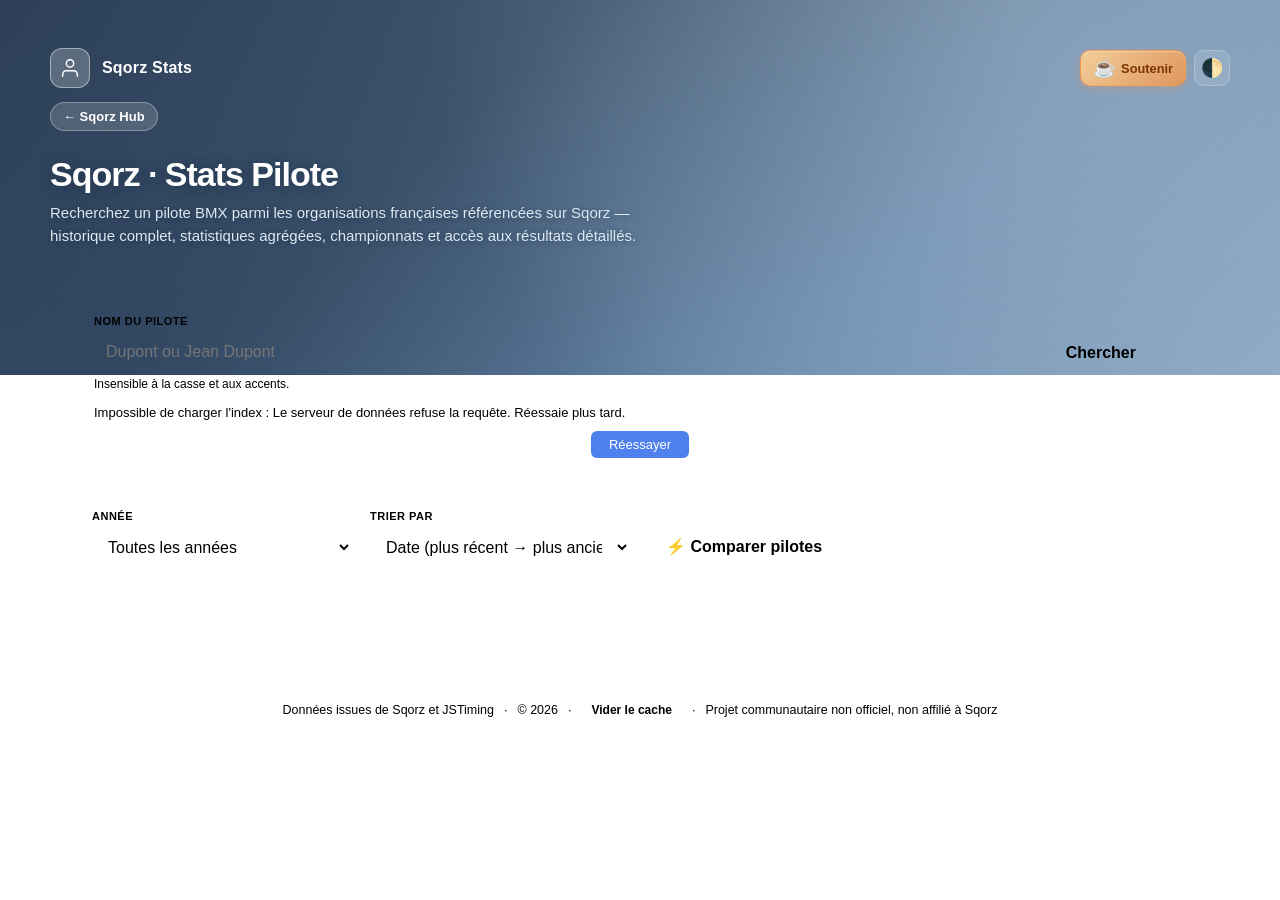
==== commit 4928d0b1: "CDM UCI : build-uciworldcup + index, niveau UCI, liens uci.org, fix time-trial, pool FR+ (+SPDX)" ====
--- a/index.html
+++ b/index.html
@@ -1,4 +1,6 @@
 <!doctype html>
+<!-- SPDX-License-Identifier: AGPL-3.0-or-later
+     Copyright (c) 2026 ludovic.socie -->
 <html lang="fr">
 <head>
 <meta charset="utf-8">
@@ -83,14 +85,10 @@
   .donate-btn:active{transform:scale(.95)}
   .donate-icon{font-size:1.15rem;display:inline-flex;align-items:center}
   @media(max-width:520px){.donate-btn .donate-label{display:none}}
-  .share-btn{
-    background:rgba(255,255,255,.12); border:1px solid rgba(255,255,255,.22);
-    color:#fff; border-radius:6px; padding:6px 12px;
-    font-size:0.82rem; cursor:pointer; transition:background .15s;
-  }
-  .share-btn:hover{background:rgba(255,255,255,.2)}
-  .hub-back{display:inline-block;margin-top:10px;font-size:12px;color:rgba(255,255,255,.65);text-decoration:none;letter-spacing:.1px}
-  .hub-back:hover{color:#fff}
+  
+  
+  .hub-back{display:inline-flex;align-items:center;gap:6px;margin-top:14px;color:#fff;font-size:13px;font-weight:600;text-decoration:none;background:rgba(255,255,255,.16);border:1px solid rgba(255,255,255,.3);padding:6px 12px;border-radius:99px}
+  .hub-back:hover{background:rgba(255,255,255,.28)}
   #retryBtn:not([hidden]){display:block;margin:8px auto 0;padding:6px 18px;background:var(--accent,#4e80ee);color:#fff;border:none;border-radius:6px;font-size:13px;cursor:pointer}
   #retryBtn:hover{opacity:.85}
   .brand .logo{
@@ -432,6 +430,11 @@
     color:color-mix(in srgb,var(--peach) 55%, var(--ink));
     font-weight:500;
   }
+  .phase.is-tt{
+    background:color-mix(in srgb,var(--teal) 12%, var(--card-soft));
+    border-color:color-mix(in srgb,var(--teal) 30%, var(--line));
+  }
+  .phase.is-tt b{color:var(--teal)}
   a.phase{text-decoration:none; cursor:pointer; transition:border-color .15s, background .15s, transform .05s; border-color:color-mix(in srgb,var(--accent) 35%, var(--line))}
   a.phase::after{content:'↗'; font-size:10px; opacity:.5; margin-left:1px; line-height:1}
   a.phase:hover{border-color:var(--accent); background:color-mix(in srgb,var(--accent) 10%, transparent)}
@@ -1233,9 +1236,11 @@
         </span>
         Sqorz Stats
       </div>
-      <button type="button" id="shareBtn" class="share-btn" onclick="copyLink()">Copier le lien</button>
+      
+      <div style="display:flex; gap:8px; align-items:center">
       <a href="https://ko-fi.com/sqorz_tools" target="_blank" rel="noopener noreferrer" class="donate-btn" title="Soutenir le projet sur Ko-fi"><span class="donate-icon">☕</span><span class="donate-label">Soutenir</span></a>
       <button type="button" id="themeBtn" class="theme-btn" aria-label="Changer le thème" title="Changer le thème (auto / clair / sombre)"></button>
+      </div>
     </div>
     <a class="hub-back" id="hubBackLink" href="#" aria-label="Retour au Sqorz Hub">← Sqorz Hub</a>
     <h1>Sqorz · Stats Pilote</h1>
@@ -1335,7 +1340,7 @@
   // Socle partagé (common.js) : utils, expansion d'index, chargeur à cache, indice de perf.
   const {
     norm, escape, humanError, zScore,
-    isFinalPhase, isMotoPhase, isNotTimedPhase, num, perfHasKnockout,
+    isFinalPhase, isMotoPhase, isTimeTrialPhase, isNotTimedPhase, num, perfHasKnockout,
     expandIndex, loadIndexCached, loadFieldStrength,
     PERF_LEVEL_COEFS, PERF_CHRONO_W, PERF_DNF_SCORES, PERF_FIELD_K,
     perfClamp, perfScoreRang, perfBestTime, perfChronoScore,
@@ -1346,6 +1351,7 @@
   let pilotsIndex = null;
   let uciIndex = null; // index UCI (Mondiaux BMX Racing) — chargé en parallèle, optionnel
   let uecIndex = null; // index UEC (Coupe/Championnats d'Europe, JSTiming) — optionnel
+  let wcIndex = null; // index Coupe du monde UCI — fusionné dans le niveau UCI (même coef, pas de recouvrement)
   let perfFrField = null;  // { classes, medFs } — forces de plateau FR (indice v2, optionnel)
   let perfUecField = null; // idem UEC — silent fallback v1 si absents
   // --- Noms complets des clubs (clubs.json, cf. club_stats/tools/clubs/README.md) ---
@@ -1434,7 +1440,10 @@
     return searchInIndex(pilotsIndex, query);
   }
   function searchUci(query) {
-    return searchInIndex(uciIndex, query);
+    // Coupe du monde fusionnée dans le niveau UCI (spec World Cup §4).
+    const a = searchInIndex(uciIndex, query);
+    const b = searchInIndex(wcIndex, query);
+    return { events: a.events.concat(b.events), series: a.series };
   }
   function searchUec(query) {
     return searchInIndex(uecIndex, query);
@@ -1451,7 +1460,8 @@
     return {
       account: { accountCode: m.account.accountCode, accountName: m.account.accountName },
       event: { eventId: m.event.eventId, eventName: m.event.eventName,
-               eventDate: m.event.eventDate, eventEndDate: m.event.eventEndDate },
+               eventDate: m.event.eventDate, eventEndDate: m.event.eventEndDate,
+               ...(m.event.url ? { url: m.event.url } : {}) },
       cls: { className: m.cls?.className || '', perpetualClassCode: m.cls?.perpetualClassCode || null },
       competitor: m.competitor,
       totalParticipants: m.totalParticipants,
@@ -1753,10 +1763,11 @@
   const IS_LOCAL = /^(localhost|127\.0\.0\.1|\[::1\])$/.test(location.hostname);
 
   // Clés du cache client (Cache API `sqorz-index-v1`, gérée par SqorzCommon.loadIndexCached).
-  const INDEX_CACHE_URLS = {
+  const   INDEX_CACHE_URLS = {
     pilots: 'https://sqorz.local/cache/pilots-index.json',
     uci:    'https://sqorz.local/cache/uci-index.json',
     uec:    'https://sqorz.local/cache/uec-index.json',
+    wc:     'https://sqorz.local/cache/uci-worldcup-index.json',
   };
   // Clés cache des forces de plateau (indice v2, cf. SqorzCommon.loadFieldStrength).
   const FIELD_CACHE_URLS = {
@@ -1775,7 +1786,7 @@
 
   // Configs de chargement : FR (requis) puis UCI/UEC en arrière-plan (optionnels).
   function indexCfg(key, name, estimatedSize) {
-    const file = key === 'pilots' ? 'pilots-index' : key + '-index';
+    const file = key === 'pilots' ? 'pilots-index' : key === 'wc' ? 'uci-worldcup-index' : key + '-index';
     return {
       metaUrl: `./${file}.meta.json`,
       cacheKey: INDEX_CACHE_URLS[key],
@@ -1789,10 +1800,11 @@
 
   // Fraîcheur par source dans le pied de page (une seule date si identiques).
   function showDataDates() {
+    const uciIso = [uciIndex && uciIndex.generated, wcIndex && wcIndex.generated].filter(Boolean).sort().pop();
     renderDataDates([
       { tag: 'FR', iso: pilotsIndex && pilotsIndex.generated },
       { tag: 'UEC', iso: uecIndex && uecIndex.generated },
-      { tag: 'UCI', iso: uciIndex && uciIndex.generated },
+      { tag: 'UCI', iso: uciIso },
     ]);
   }
 
@@ -1826,7 +1838,7 @@
   }
 
   async function loadSecondaryIndexes() {
-    const [uci, uec] = await Promise.all([
+    const [uci, uec, wc] = await Promise.all([
       loadIndexCached({ ...indexCfg('uci', 'index UCI', 8_000_000), quiet: true }).catch(e => {
         console.warn('[sqorz] uci-index.json indisponible :', e.message);
         return { events: [], series: [] };
@@ -1835,9 +1847,14 @@
         console.warn('[sqorz] uec-index.json indisponible :', e.message);
         return { events: [], series: [] };
       }),
+      loadIndexCached({ ...indexCfg('wc', 'index Coupe du monde UCI', 2_000_000), quiet: true }).catch(e => {
+        console.warn('[sqorz] uci-worldcup-index.json indisponible :', e.message);
+        return { events: [], series: [] };
+      }),
     ]);
     uciIndex = uci;
     uecIndex = uec;
+    wcIndex = wc;
     showDataDates();
     refreshSearchWithSecondary();
     // Forces de plateau (indice v2, optionnel) puis refresh final si chargées.
@@ -2012,6 +2029,21 @@
     const gate = d.racePosition;
     const label = escape(frPhaseName(d.phaseName || d.phaseCode || ''));
     const isDnx = specialResultLabel(pos) != null;
+    if (isTimeTrialPhase(d)) {
+      // Contre-la-montre : runs en solo, result=1 pour tous (1er de son run) — jamais
+      // une victoire. On montre le chrono ; le vrai classement est sur la pastille.
+      const t = num(d.time);
+      const ttTxt = t != null
+        ? `<b title="Temps : ${escape(d.time)} s">⏱ ${escape(d.time)}</b>`
+        : (isDnx ? `<b>${specialResultLabel(pos)}</b>` : '');
+      const ttCls = ['phase', 'is-tt', isDnx ? 'dnx' : ''].filter(Boolean).join(' ');
+      const ttInner = `${label} ${ttTxt} ${gate != null ? `<span class="gate">gr.${gate}</span>` : ''}`;
+      if (ctx && (d.raceName != null || d.phaseBlockCode)) {
+        const url = raceUrl(ctx.accountCode, ctx.eventId, ctx.perpetualClassCode, d.phaseBlockCode, d.phaseCode, d.raceName);
+        if (url) return `<a class="${ttCls}" href="${escape(url)}" target="_blank" rel="noopener noreferrer" title="${label} — ouvrir sur Sqorz">${ttInner}</a>`;
+      }
+      return `<span class="${ttCls}" title="${label} (contre-la-montre : voir le classement final sur la pastille)">${ttInner}</span>`;
+    }
     const posClass = !isDnx && pos === 1 ? 'pos-1' : !isDnx && pos === 2 ? 'pos-2' : !isDnx && pos === 3 ? 'pos-3' : '';
     const typeClass = isFinalPhase(d) ? 'is-final' : isMotoPhase(d) ? 'is-moto' : '';
     const cls = ['phase', posClass, typeClass, isDnx ? 'dnx' : ''].filter(Boolean).join(' ');
@@ -2101,7 +2133,9 @@
       // certains événements (ex. Mondiaux UCI) ne publient pas toujours les phases de
       // knock-out (rang classé avec uniquement les manches enregistrées, par ex.).
       const classified = typeof c.rank === 'number' && c.rank < 100000;
-      const finalPh = details.find(isFinalPhase);
+      // Hors contre-la-montre : en TT les runs sont en solo (result=1 partout),
+      // une « Super Final » n'est ni une victoire ni un podium de phase.
+      const finalPh = details.find(d => isFinalPhase(d) && !isTimeTrialPhase(d));
       if ((finalPh && finalPh.result != null) || (classified && c.rank <= 8)) {
         s.finalsReached++;
         if (finalPh && finalPh.result != null) {
@@ -2114,7 +2148,7 @@
         s.semiFinalsReached++;
         if (semiPh.result === 1) s.semiFinalWins++;
       }
-      if (details.some(d => isKnockoutPhase(d) && d.result != null) || classified) {
+      if (details.some(d => isKnockoutPhase(d) && !isTimeTrialPhase(d) && d.result != null) || classified) {
         s.finalPhasesReached++;
       }
       let hasMoto = false;
@@ -2159,7 +2193,9 @@
   const CLUB_BASE = window.location.protocol === 'file:'
     ? '../club_stats/index.html'
     : 'https://ludsoc.github.io/sqorz-club/';
-  function eventUrl(accountCode, eventId) {
+  function eventUrl(accountCode, eventId, event) {
+    // Coupe du monde UCI : pas de page Sqorz → lien vers la manche sur uci.org (ou rien).
+    if (accountCode === 'uciworldcup') return (event && event.url) || null;
     if (!accountCode || !eventId) return null;
     return `${SQORZ_WEB_BASE}/org/${encodeURIComponent(accountCode)}/event/${encodeURIComponent(eventId)}`;
   }
@@ -2171,7 +2207,8 @@
     if (!accountCode || !seriesId || !perpetualClassCode) return seriesUrl(accountCode, seriesId);
     return `${SQORZ_WEB_BASE}/org/${encodeURIComponent(accountCode)}/series/${encodeURIComponent(seriesId)}/class/${encodeURIComponent(perpetualClassCode)}`;
   }
-  function classUrl(accountCode, eventId, perpetualClassCode) {
+  function classUrl(accountCode, eventId, perpetualClassCode, event) {
+    if (accountCode === 'uciworldcup') return (event && event.url) || null;
     const base = eventUrl(accountCode, eventId);
     if (!base || !perpetualClassCode) return null;
     return `${base}/class/${encodeURIComponent(perpetualClassCode)}`;
@@ -2449,7 +2486,7 @@
       const r = m.competitor && m.competitor.rank;
       if (typeof r === 'number') { s.rankSum += r; s.rankCount++; if (r === 1) s.wins++; }
       const details = (m.competitor && m.competitor.competitorRankDetails) || [];
-      if (details.find(isFinalPhase) || (typeof r === 'number' && r >= 1 && r <= 8)) s.finals++;
+      if (details.find(d => isFinalPhase(d) && !isTimeTrialPhase(d)) || (typeof r === 'number' && r >= 1 && r <= 8)) s.finals++;
     }
     const years = [...byYear.keys()].sort();
     const points = years
@@ -3392,7 +3429,7 @@
         html.push(`<div class="timeline-item">`);
         html.push(`<div class="timeline-dot ${dotClass}"></div>`);
 
-        const evUrl = eventUrl(account.accountCode, event.eventId);
+        const evUrl = eventUrl(account.accountCode, event.eventId, event);
         const evName = escape(event.eventName);
         const evNameHtml = evUrl
           ? `<a class="sqorz-link" href="${escape(evUrl)}" target="_blank" rel="noopener noreferrer" title="Ouvrir sur Sqorz">${evName}</a>`
@@ -3424,7 +3461,7 @@
             : (rk != null && total ? `<div><span class="top-pct">${ordFr(rk)} / ${total}</span></div>` : '');
           const phaseCtx = { accountCode: m.account.accountCode, eventId: m.event.eventId, perpetualClassCode: cls.perpetualClassCode };
           const phases = (c.competitorRankDetails || []).map(d => phaseTag(d, phaseCtx)).join('');
-          const clUrl = classUrl(m.account.accountCode, m.event.eventId, cls.perpetualClassCode);
+          const clUrl = classUrl(m.account.accountCode, m.event.eventId, cls.perpetualClassCode, m.event);
           const clName = escape(cls.className);
           const clNameHtml = clUrl
             ? `<a class="sqorz-link" href="${escape(clUrl)}" target="_blank" rel="noopener noreferrer" title="Ouvrir la catégorie sur Sqorz">${clName}</a>`
@@ -4025,21 +4062,7 @@
 })();
 </script>
 <button id="backToTop" aria-label="Retour en haut" title="Retour en haut"><span aria-hidden="true">↑</span></button>
-<script>
-  function copyLink() {
-    const btn = document.getElementById('shareBtn');
-    const url = window.location.href;
-    const restore = () => { btn.textContent = 'Copier le lien'; };
-    if (navigator.clipboard) {
-      navigator.clipboard.writeText(url).then(() => { btn.textContent = '✓ Lien copié !'; setTimeout(restore, 2000); });
-    } else {
-      const el = document.createElement('textarea');
-      el.value = url; document.body.appendChild(el); el.select();
-      document.execCommand('copy'); document.body.removeChild(el);
-      btn.textContent = '✓ Lien copié !'; setTimeout(restore, 2000);
-    }
-  }
-</script>
+
 <script>
   (() => {
     const btn = document.getElementById('backToTop');
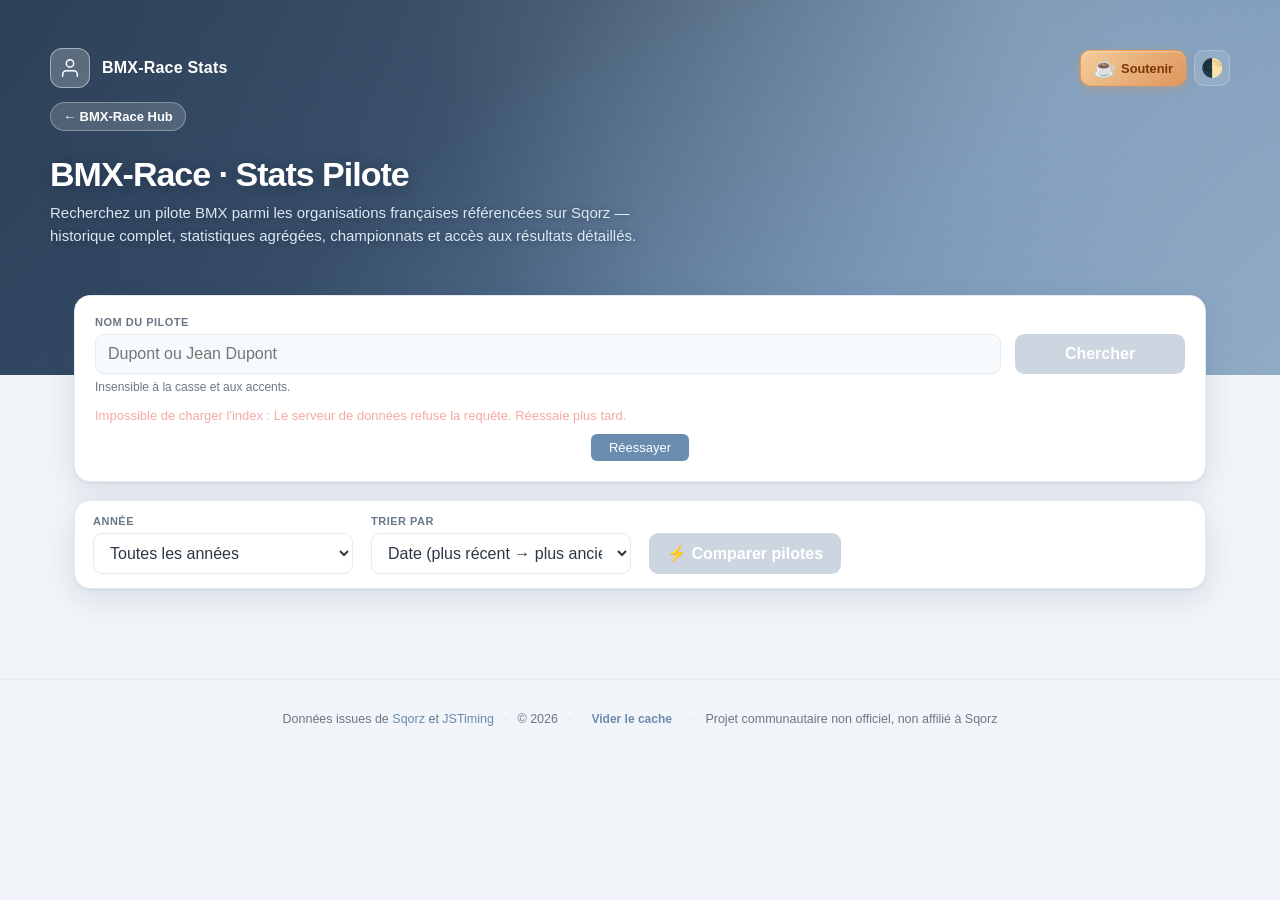
==== commit 0b8dc03b: "chore(rename): sqorz→bmx-race (BmxCommon, clés bmx.*, caches, marque) + fix compteurs carte Global U" ====
--- a/index.html
+++ b/index.html
@@ -9,14 +9,14 @@
 <meta http-equiv="Cache-Control" content="no-cache, no-store, must-revalidate">
 <meta http-equiv="Pragma" content="no-cache">
 <meta http-equiv="Expires" content="0">
-<title>Stats Pilote BMX — Sqorz Hub</title>
+<title>BMX-Race · Stats Pilote</title>
 <meta name="description" content="Recherchez un pilote BMX Race et consultez son historique complet : résultats, podiums, progressions et comparaisons.">
 <meta property="og:type" content="website">
-<meta property="og:url" content="https://ludsoc.github.io/sqorz-stats/">
-<meta property="og:title" content="Stats Pilote BMX — Sqorz Hub">
+<meta property="og:url" content="https://ludsoc.github.io/bmx-race-stats/">
+<meta property="og:title" content="BMX-Race · Stats Pilote">
 <meta property="og:description" content="Recherchez un pilote BMX Race et consultez son historique complet : résultats, podiums, progressions et comparaisons.">
 <meta name="twitter:card" content="summary">
-<meta name="twitter:title" content="Stats Pilote BMX — Sqorz Hub">
+<meta name="twitter:title" content="BMX-Race · Stats Pilote">
 <meta name="twitter:description" content="Recherchez un pilote BMX Race et consultez son historique complet : résultats, podiums, progressions et comparaisons.">
 <link rel="manifest" href="./manifest.json">
 <meta name="theme-color" content="#6a8caf">
@@ -365,13 +365,13 @@
   }
   .event-head .left{display:flex; flex-direction:column; gap:4px; min-width:0}
   .event-head .name{font-weight:600; font-size:15px; color:var(--ink)}
-  .sqorz-link{color:inherit; text-decoration:none; border-bottom:1px solid transparent; transition:border-color .15s, color .15s}
-  .sqorz-link:hover{color:var(--accent-hi); border-bottom-color:color-mix(in srgb,var(--accent) 40%, transparent)}
-  .sqorz-link::after{
+  .bmx-link{color:inherit; text-decoration:none; border-bottom:1px solid transparent; transition:border-color .15s, color .15s}
+  .bmx-link:hover{color:var(--accent-hi); border-bottom-color:color-mix(in srgb,var(--accent) 40%, transparent)}
+  .bmx-link::after{
     content:"↗"; font-size:.75em; margin-left:4px; color:var(--muted);
     transition:color .15s; vertical-align:baseline;
   }
-  .sqorz-link:hover::after{color:var(--accent-hi)}
+  .bmx-link:hover::after{color:var(--accent-hi)}
   .event-head .right{display:flex; flex-direction:column; align-items:flex-end; gap:4px}
   .event-head .date{
     font-size:12px; color:var(--muted); font-variant-numeric:tabular-nums;
@@ -1234,7 +1234,7 @@
             <circle cx="12" cy="7" r="4"/>
           </svg>
         </span>
-        Sqorz Stats
+        BMX-Race Stats
       </div>
       
       <div style="display:flex; gap:8px; align-items:center">
@@ -1242,8 +1242,8 @@
       <button type="button" id="themeBtn" class="theme-btn" aria-label="Changer le thème" title="Changer le thème (auto / clair / sombre)"></button>
       </div>
     </div>
-    <a class="hub-back" id="hubBackLink" href="#" aria-label="Retour au Sqorz Hub">← Sqorz Hub</a>
-    <h1>Sqorz · Stats Pilote</h1>
+    <a class="hub-back" id="hubBackLink" href="#" aria-label="Retour au BMX-Race Hub">← BMX-Race Hub</a>
+    <h1>BMX-Race · Stats Pilote</h1>
     <p>Recherchez un pilote BMX parmi les organisations françaises référencées sur Sqorz — historique complet, statistiques agrégées, championnats et accès aux résultats détaillés.</p>
   </div>
 </div>
@@ -1336,7 +1336,7 @@
 <script src="./common.js"></script>
 <script>
 (() => {
-  if (!window.SqorzCommon) throw new Error('[sqorz] common.js introuvable — recharge la page.');
+  if (!window.BmxCommon) throw new Error('[bmx] common.js introuvable — recharge la page.');
   // Socle partagé (common.js) : utils, expansion d'index, chargeur à cache, indice de perf.
   const {
     norm, escape, humanError, zScore,
@@ -1347,7 +1347,7 @@
     perfConstance, perfCoefConstance, perfDeepestPhase, perfShrinkMean, perfWeight, applyFieldScore,
     renderDataDates, setTextStatus,
     getFavs, isFav, toggleFav, pushRecent, getRecent,
-  } = window.SqorzCommon;
+  } = window.BmxCommon;
   let pilotsIndex = null;
   let uciIndex = null; // index UCI (Mondiaux BMX Racing) — chargé en parallèle, optionnel
   let uecIndex = null; // index UEC (Coupe/Championnats d'Europe, JSTiming) — optionnel
@@ -1453,7 +1453,7 @@
   // Versionné : à chaque changement de format des données en cache (ex. ajout des
   // chronos tm/ht/ct) on incrémente, pour ignorer les caches périmés (D8 spec chronos).
   const RESULTS_CACHE_VERSION = 3; // V3 : ajout des matches UEC (spec UEC §5.4)
-  const RESULTS_CACHE_KEY = 'sqorzResultsCacheV' + RESULTS_CACHE_VERSION;
+  const RESULTS_CACHE_KEY = 'bmxResultsCacheV' + RESULTS_CACHE_VERSION;
   const RESULTS_CACHE_TTL = 6 * 60 * 60 * 1000; // 6h
 
   function slimMatch(m) {
@@ -1497,7 +1497,7 @@
       });
       localStorage.setItem(RESULTS_CACHE_KEY, payload);
     } catch (e) {
-      console.warn('[sqorz] saveResultsCache failed:', e.message);
+      console.warn('[bmx] saveResultsCache failed:', e.message);
     }
   }
   function loadResultsCache(query) {
@@ -1759,20 +1759,20 @@
   // En dev local (localhost/127.0.0.1), on inverse : fichiers du dossier en premier (same-origin,
   // aucun CORS, aucun réseau) — pratique pour tester sans bucket.
   const R2_BASE = 'https://pub-7af06f138c97425f8062b881846803cb.r2.dev';
-  const RELEASE_BASE = 'https://github.com/LudSoc/sqorz-stats/releases/latest/download';
+  const RELEASE_BASE = 'https://github.com/LudSoc/bmx-race-stats/releases/latest/download';
   const IS_LOCAL = /^(localhost|127\.0\.0\.1|\[::1\])$/.test(location.hostname);
 
-  // Clés du cache client (Cache API `sqorz-index-v1`, gérée par SqorzCommon.loadIndexCached).
+  // Clés du cache client (Cache API `bmx-index-v1`, gérée par BmxCommon.loadIndexCached).
   const   INDEX_CACHE_URLS = {
-    pilots: 'https://sqorz.local/cache/pilots-index.json',
-    uci:    'https://sqorz.local/cache/uci-index.json',
-    uec:    'https://sqorz.local/cache/uec-index.json',
-    wc:     'https://sqorz.local/cache/uci-worldcup-index.json',
+    pilots: 'https://bmx-race.local/cache/pilots-index.json',
+    uci:    'https://bmx-race.local/cache/uci-index.json',
+    uec:    'https://bmx-race.local/cache/uec-index.json',
+    wc:     'https://bmx-race.local/cache/uci-worldcup-index.json',
   };
-  // Clés cache des forces de plateau (indice v2, cf. SqorzCommon.loadFieldStrength).
+  // Clés cache des forces de plateau (indice v2, cf. BmxCommon.loadFieldStrength).
   const FIELD_CACHE_URLS = {
-    fr:  'https://sqorz.local/cache/field-strength-fr.json',
-    uec: 'https://sqorz.local/cache/field-strength-uec.json',
+    fr:  'https://bmx-race.local/cache/field-strength-fr.json',
+    uec: 'https://bmx-race.local/cache/field-strength-uec.json',
   };
   // Config d'un fichier de forces : meta en même-origine, données R2 (local d'abord en dev).
   function fieldCfg(key, file) {
@@ -1780,7 +1780,7 @@
       metaUrl: `./${file}.meta.json`,
       url: IS_LOCAL ? `./${file}.json` : `${R2_BASE}/${file}.json`,
       cacheKey: FIELD_CACHE_URLS[key],
-      tag: `[sqorz:fs-${key}]`,
+      tag: `[bmx:fs-${key}]`,
     };
   }
 
@@ -1793,7 +1793,7 @@
       sources: IS_LOCAL
         ? [`./${file}.json`, `${R2_BASE}/${file}.json`, `${RELEASE_BASE}/${file}.json`]
         : [`${R2_BASE}/${file}.json`, `${RELEASE_BASE}/${file}.json`, `./${file}.json`],
-      tag: '[sqorz]', label: name, estimatedSize,
+      tag: '[bmx]', label: name, estimatedSize,
       onStatus: setStatus, onProgress: setProgress,
     };
   }
@@ -1840,15 +1840,15 @@
   async function loadSecondaryIndexes() {
     const [uci, uec, wc] = await Promise.all([
       loadIndexCached({ ...indexCfg('uci', 'index UCI', 8_000_000), quiet: true }).catch(e => {
-        console.warn('[sqorz] uci-index.json indisponible :', e.message);
+        console.warn('[bmx] uci-index.json indisponible :', e.message);
         return { events: [], series: [] };
       }),
       loadIndexCached({ ...indexCfg('uec', 'index UEC (Europe)', 8_000_000), quiet: true }).catch(e => {
-        console.warn('[sqorz] uec-index.json indisponible :', e.message);
+        console.warn('[bmx] uec-index.json indisponible :', e.message);
         return { events: [], series: [] };
       }),
       loadIndexCached({ ...indexCfg('wc', 'index Coupe du monde UCI', 2_000_000), quiet: true }).catch(e => {
-        console.warn('[sqorz] uci-worldcup-index.json indisponible :', e.message);
+        console.warn('[bmx] uci-worldcup-index.json indisponible :', e.message);
         return { events: [], series: [] };
       }),
     ]);
@@ -2186,26 +2186,26 @@
     return s;
   }
 
-  const SQORZ_WEB_BASE = 'https://our.sqorz.com';
+  const SQORZ_SITE = 'https://our.sqorz.com';
   const H2H_BASE = window.location.protocol === 'file:'
     ? '../h2h_stats/index.html'
-    : 'https://ludsoc.github.io/sqorz-head2head/';
+    : 'https://ludsoc.github.io/bmx-race-head2head/';
   const CLUB_BASE = window.location.protocol === 'file:'
     ? '../club_stats/index.html'
-    : 'https://ludsoc.github.io/sqorz-club/';
+    : 'https://ludsoc.github.io/bmx-race-club/';
   function eventUrl(accountCode, eventId, event) {
     // Coupe du monde UCI : pas de page Sqorz → lien vers la manche sur uci.org (ou rien).
     if (accountCode === 'uciworldcup') return (event && event.url) || null;
     if (!accountCode || !eventId) return null;
-    return `${SQORZ_WEB_BASE}/org/${encodeURIComponent(accountCode)}/event/${encodeURIComponent(eventId)}`;
+    return `${SQORZ_SITE}/org/${encodeURIComponent(accountCode)}/event/${encodeURIComponent(eventId)}`;
   }
   function seriesUrl(accountCode, seriesId) {
     if (!accountCode || !seriesId) return null;
-    return `${SQORZ_WEB_BASE}/org/${encodeURIComponent(accountCode)}/series/${encodeURIComponent(seriesId)}/classes`;
+    return `${SQORZ_SITE}/org/${encodeURIComponent(accountCode)}/series/${encodeURIComponent(seriesId)}/classes`;
   }
   function seriesClassUrl(accountCode, seriesId, perpetualClassCode) {
     if (!accountCode || !seriesId || !perpetualClassCode) return seriesUrl(accountCode, seriesId);
-    return `${SQORZ_WEB_BASE}/org/${encodeURIComponent(accountCode)}/series/${encodeURIComponent(seriesId)}/class/${encodeURIComponent(perpetualClassCode)}`;
+    return `${SQORZ_SITE}/org/${encodeURIComponent(accountCode)}/series/${encodeURIComponent(seriesId)}/class/${encodeURIComponent(perpetualClassCode)}`;
   }
   function classUrl(accountCode, eventId, perpetualClassCode, event) {
     if (accountCode === 'uciworldcup') return (event && event.url) || null;
@@ -2677,7 +2677,7 @@
       const sClassUrl = seriesClassUrl(sm.account.accountCode, ser.seriesId, sm.cls.perpetualClassCode);
       const serName = escape(ser.seriesName || '—');
       const serNameHtml = sUrl
-        ? `<a class="sqorz-link" href="${escape(sUrl)}" target="_blank" rel="noopener noreferrer" title="Ouvrir le championnat sur Sqorz">${serName}</a>`
+        ? `<a class="bmx-link" href="${escape(sUrl)}" target="_blank" rel="noopener noreferrer" title="Ouvrir le championnat sur Sqorz">${serName}</a>`
         : serName;
 
       const dates = rankEvents
@@ -2702,7 +2702,7 @@
         const evUrl = eventUrl(sm.account.accountCode, ev.eventId);
         const evName = escape(ev.eventName || ev.eventShortName || '—');
         const evNameHtml = evUrl
-          ? `<a class="sqorz-link" href="${escape(evUrl)}" target="_blank" rel="noopener noreferrer" title="Ouvrir la manche sur Sqorz">${evName}</a>`
+          ? `<a class="bmx-link" href="${escape(evUrl)}" target="_blank" rel="noopener noreferrer" title="Ouvrir la manche sur Sqorz">${evName}</a>`
           : evName;
         return `<tr${hasResult ? '' : ' class="absent"'}>
           <td class="st-date">${escape(fmtDate(evDate))}</td>
@@ -2752,7 +2752,7 @@
               <div class="champ-rank">
                 <div class="rank-pill ${pillClass}" title="Classement général du championnat">${rk != null ? rk : '—'}</div>
                 <div class="champ-rank-text">
-                  <div class="lbl">${sClassUrl ? `<a class="sqorz-link" href="${escape(sClassUrl)}" target="_blank" rel="noopener noreferrer" title="Voir le classement général sur Sqorz">Classement général</a>` : 'Classement général'}</div>
+                  <div class="lbl">${sClassUrl ? `<a class="bmx-link" href="${escape(sClassUrl)}" target="_blank" rel="noopener noreferrer" title="Voir le classement général sur Sqorz">Classement général</a>` : 'Classement général'}</div>
                   <div class="champ-rank-sub">${[totalTxt, pctTxt].filter(Boolean).join(' · ')}</div>
                 </div>
               </div>
@@ -2860,7 +2860,7 @@
 
   // ===== ONGLET UCI supprimé au profit du rendu générique par partie (voir spec §7) =====
 
-  // --- Favoris partagés (état inter-outils, cf. SqorzCommon.toggleFav) ---
+  // --- Favoris partagés (état inter-outils, cf. BmxCommon.toggleFav) ---
   document.addEventListener('click', e => {
     const btn = e.target.closest('[data-fav-pilot]');
     if (!btn || btn.disabled || typeof toggleFav !== 'function') return;
@@ -3273,7 +3273,7 @@
   }
 
   // ===== INDICE DE PERFORMANCE (spec indice-perf-design, §4 + §7.4) =====
-  // Helpers purs dans SqorzCommon ; ici : perfYearOf + perfEngagement/
+  // Helpers purs dans BmxCommon ; ici : perfYearOf + perfEngagement/
   // perfLevel/computePerfIndices (findClassCompetitors est spécifique à l'app).
   const perfYearOf = d => (d || '').slice(0, 4) || '????';
 
@@ -3432,7 +3432,7 @@
         const evUrl = eventUrl(account.accountCode, event.eventId, event);
         const evName = escape(event.eventName);
         const evNameHtml = evUrl
-          ? `<a class="sqorz-link" href="${escape(evUrl)}" target="_blank" rel="noopener noreferrer" title="Ouvrir sur Sqorz">${evName}</a>`
+          ? `<a class="bmx-link" href="${escape(evUrl)}" target="_blank" rel="noopener noreferrer" title="Ouvrir sur Sqorz">${evName}</a>`
           : evName;
 
         html.push(`<div class="event">`);
@@ -3464,7 +3464,7 @@
           const clUrl = classUrl(m.account.accountCode, m.event.eventId, cls.perpetualClassCode, m.event);
           const clName = escape(cls.className);
           const clNameHtml = clUrl
-            ? `<a class="sqorz-link" href="${escape(clUrl)}" target="_blank" rel="noopener noreferrer" title="Ouvrir la catégorie sur Sqorz">${clName}</a>`
+            ? `<a class="bmx-link" href="${escape(clUrl)}" target="_blank" rel="noopener noreferrer" title="Ouvrir la catégorie sur Sqorz">${clName}</a>`
             : clName;
           html.push(`
             <div class="class-line">
@@ -3777,7 +3777,9 @@
         <div class="pilot-picker-list">${items}</div>
       </div>`);
     }
-    const pilotCardHtml = renderPilotCard(primaryMatches, primarySeriesMatches, stats || uciStats, primaryUciMatches, perfIndices.global.career, primaryUecMatches);
+    // Compteurs de la carte sur TOUS les niveaux (FR + UEC + UCI), pas le FR seul.
+    const cardStats = levelData.global.events.length ? computeStats(levelData.global.events) : (stats || uciStats);
+    const pilotCardHtml = renderPilotCard(primaryMatches, primarySeriesMatches, cardStats, primaryUciMatches, perfIndices.global.career, primaryUecMatches);
 
     // Rangée 1 : parties (D11, D13)
     let partsNavHtml = '';
@@ -3785,7 +3787,7 @@
       const navHtml = partsAvailable.map((l) => {
         const count = levelData[l.key].events.length;
         const on = l.key === activePart;
-        return `<button type="button" class="tab-btn${on ? ' active' : ''}" data-part-btn="${l.key}" role="tab" aria-selected="${String(on)}">${l.label}<span class="tab-badge">${count}</span></button>`;
+        return `<button type="button" class="tab-btn${on ? ' active' : ''}" data-part-btn="${l.key}" role="tab" aria-selected="${String(on)}">${l.label}<span class="tab-badge" title="${count} engagement(s) : une course = une catégorie sur une épreuve (20 pouces + cruiser le même jour = 2)">${count}</span></button>`;
       }).join('');
       partsNavHtml = rowTabsHtml(navHtml, 'parts-row', pilotColor);
     }
@@ -4031,7 +4033,7 @@
   (() => {
     const base = window.location.protocol === 'file:'
       ? '../sqorz_hub/index.html'
-      : 'https://ludsoc.github.io/sqorz-hub/';
+      : 'https://ludsoc.github.io/bmx-race-hub/';
     document.getElementById('hubBackLink').href = base;
   })();
 
@@ -4076,7 +4078,7 @@
   // PWA : enregistre le service worker (app shell en cache, réseau d'abord)
   if ('serviceWorker' in navigator) {
     window.addEventListener('load', () => {
-      navigator.serviceWorker.register('./service-worker.js').catch(e => console.warn('[sqorz] service worker :', e.message));
+      navigator.serviceWorker.register('./service-worker.js').catch(e => console.warn('[bmx] service worker :', e.message));
     });
   }
 </script>
--- a/theme.css
+++ b/theme.css
@@ -0,0 +1,72 @@
+/* ===== BMX-Race Design Tokens (source unique, cf. tools/sync-theme.sh) =====
+   Palette pastel ancrée sur un bleu acier (#6a8caf).
+   Les apps ne redéfinissent PAS ces tokens : elles n'ajoutent que leurs
+   composants. Toute variation volontaire se discute ici, pas en local. */
+
+:root{
+  --bg:#f1f4f8;
+  --bg-overlay:linear-gradient(180deg, rgba(106,140,175,.55) 0%, rgba(106,140,175,.30) 100%);
+  --card:#ffffff; --card-soft:#f7fafc;
+  --ink:#2c3845; --ink-2:#4a5868; --muted:#6a7886;
+  --line:#e4ebf1; --line-strong:#cdd6e0;
+  --accent:#6a8caf;        /* bleu acier principal */
+  --accent-vivid:#4a7ab5;
+  --accent-hi:#506f8f;
+  --accent-soft:#dde6ef;
+  --accent-ink:#fff;
+  /* Famille pastel élargie — un cran plus saturé pour rester lisible sur fond clair */
+  --rose:#f0a8c2;
+  --coral:#f4a89a;
+  --peach:#f5c0a0;
+  --apricot:#f5d4a0;
+  --butter:#f0d878;
+  --lime:#cfdf8c;
+  --mint:#a8dcc4;
+  --teal:#88ccd0;
+  --sky:#a8c8e8;
+  --blueberry:#a8b4e0;
+  --lilac:#bdacd9;
+  --lavender:#d0b6e0;
+  --berry:#e09bc2;
+  --grape:#c594d4;
+  /* Sémantiques + médailles, en pastel */
+  --good:#a8dcc4;
+  --bad:#f5a8a8;
+  --warn:#f5d294;
+  --gold:#e8c574;
+  --silver:#cdd2dc;
+  --bronze:#d4a07c;
+  --shadow:0 1px 2px rgba(60,90,120,.10), 0 10px 28px rgba(60,90,120,.14);
+  --shadow-xl:0 2px 8px rgba(60,90,120,.16), 0 24px 56px rgba(60,90,120,.22);
+  --radius:16px;
+}
+
+:root.dark{
+  --bg:#1f262e; --card:#2a3340; --card-soft:#252e3a;
+  --ink:#e4ebf2; --ink-2:#c2ccd8; --muted:#b8c4d0;
+  --line:#3a4250; --line-strong:#4d5666;
+  --accent:#9bb5cf; --accent-hi:#b6cce0; --accent-soft:#3a4250;
+  --rose:#f4b8cb; --coral:#f4b4a4; --peach:#f5cdac; --apricot:#f5dab0;
+  --butter:#efdc8c; --lime:#d8e8a0; --mint:#b4e0c8; --teal:#a4d8d8;
+  --sky:#b6d2eb; --blueberry:#b8c5e8; --lilac:#c8b8df; --lavender:#d6bce6;
+  --berry:#e8a8c8; --grape:#cca4dc;
+  --good:#b4e0c8; --bad:#f5b0b0; --warn:#f5d8a4;
+  --gold:#eccc88; --silver:#d4d8e0; --bronze:#d8a888;
+  --shadow:0 1px 2px rgba(0,0,0,.5), 0 10px 28px rgba(0,0,0,.4);
+}
+
+/* ===== Base accessibilité partagée ===== */
+:focus-visible{
+  outline:2px solid var(--accent);
+  outline-offset:2px;
+  border-radius:6px;
+}
+
+@media (prefers-reduced-motion: reduce){
+  *, *::before, *::after{
+    animation-duration:.01ms !important;
+    animation-iteration-count:1 !important;
+    transition-duration:.01ms !important;
+    scroll-behavior:auto !important;
+  }
+}
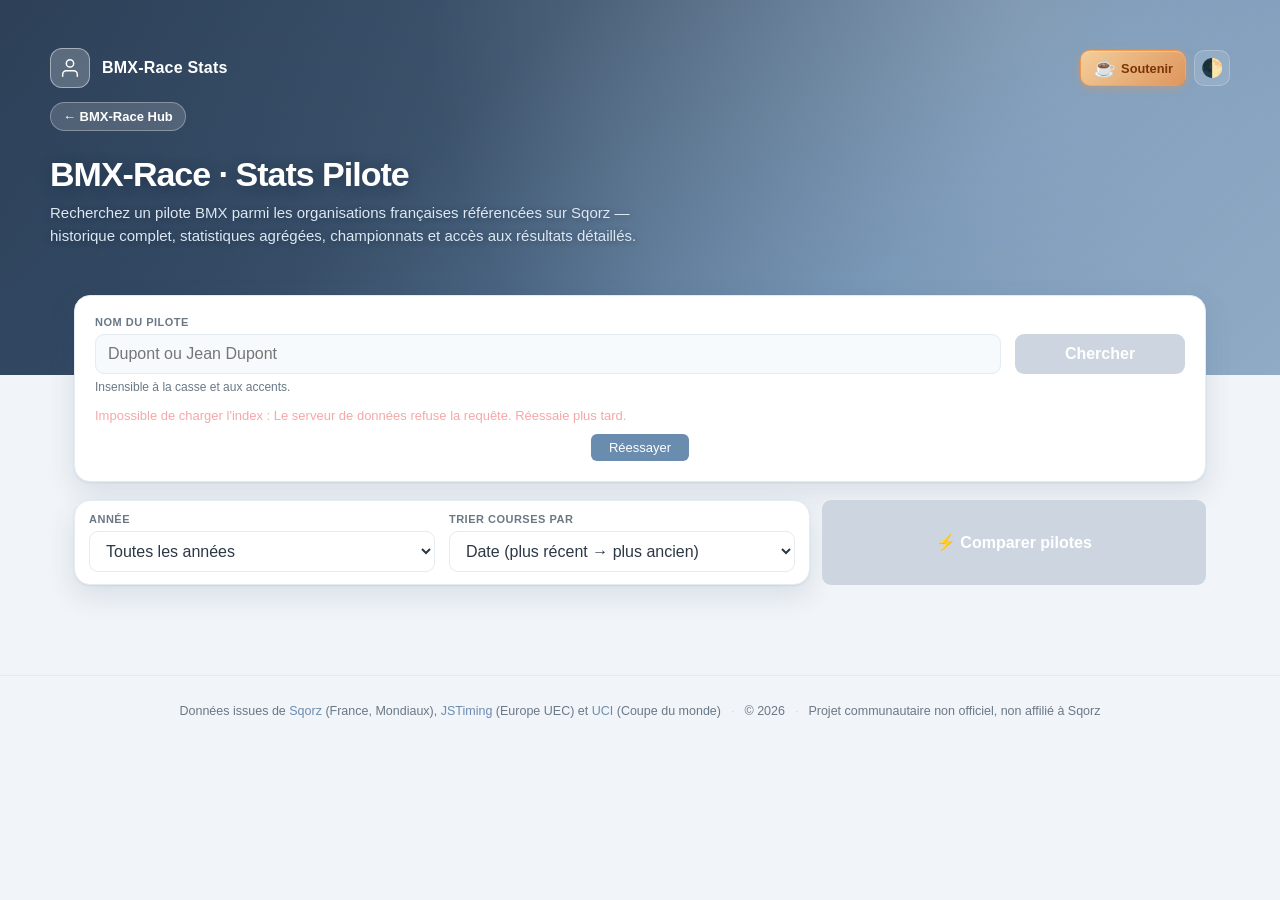
==== commit b2143e09: "footers 3 sources (Sqorz FR+Mondiaux, JSTiming UEC, UCI Coupe du monde), Global à l'ouverture (curre" ====
--- a/index.html
+++ b/index.html
@@ -169,15 +169,16 @@
   }
   .recent-clear:hover{color:var(--bad); background:color-mix(in srgb,var(--bad) 10%, transparent)}
 
-  /* Results filter bar */
-  .results-filters{padding:14px 18px; display:flex; gap:18px; flex-wrap:wrap; align-items:flex-end}
-  .results-filters .field{flex:1 1 180px; max-width:260px}
-  .results-filters .summary-info{
-    flex:1 1 100%; font-size:12px; color:var(--muted);
-    border-top:1px solid var(--line); padding-top:10px; margin-top:2px;
-  }
+  /* Results filter bar — encart ~65 % + bouton comparer dans sa prolongation */
+  .results-toolbar{display:flex; gap:12px; align-items:stretch; margin-bottom:18px}
+  .results-filters{flex:0 0 65%; padding:12px 14px; display:flex; gap:14px; align-items:flex-end; margin-bottom:0}
+  .results-filters .field{flex:1 1 0; min-width:0}
+  .btn-compare{flex:1 1 auto; align-self:stretch; display:flex; align-items:center; justify-content:center}
   @media (max-width:640px){
-    .results-filters .field{max-width:none}
+    .results-toolbar{flex-direction:column; align-items:stretch}
+    .results-filters{width:100%; flex:1 1 auto}
+    .results-filters .field{flex:1 1 100%}
+    .btn-compare{align-self:stretch}
   }
   label{font-size:11px; font-weight:600; color:var(--muted); margin-bottom:6px; text-transform:uppercase; letter-spacing:.5px}
   .control{
@@ -231,66 +232,6 @@
     background:linear-gradient(90deg,var(--teal),var(--sky),var(--lavender));
   }
 
-  /* Stats */
-  .stats-hero{
-    display:grid; gap:14px; margin-bottom:16px;
-    grid-template-columns:repeat(auto-fit, minmax(200px, 1fr));
-  }
-  .stats-detail{display:flex; flex-direction:column; gap:16px; margin-bottom:20px}
-  .stat-group{display:flex; flex-direction:column; gap:8px}
-  .stat-group-title{
-    font-size:11px; font-weight:600; color:var(--muted);
-    text-transform:uppercase; letter-spacing:.6px;
-  }
-  .stat.stat-hero{padding:18px 20px}
-  .stat.stat-hero .k{font-size:12px}
-  .stat.stat-hero .v{font-size:34px}
-  .stat.stat-hero .sub{font-size:12.5px}
-  .stat[title]{cursor:help}
-
-  .stats{display:grid; grid-template-columns:repeat(auto-fill, minmax(160px, 1fr)); gap:12px; margin-bottom:0}
-  .stat{
-    background:var(--card); border:1px solid var(--line); border-radius:12px;
-    padding:14px 16px; box-shadow:var(--shadow); position:relative; overflow:hidden;
-  }
-  .stat::before{
-    content:""; position:absolute; left:0; top:0; bottom:0; width:4px;
-    background:var(--stat-color, var(--accent)); opacity:.85;
-  }
-  .stat::after{
-    /* lavis très léger pour suggérer la teinte sans saturer */
-    content:""; position:absolute; inset:0; pointer-events:none;
-    background:linear-gradient(135deg,
-      color-mix(in srgb, var(--stat-color, var(--accent)) 7%, transparent),
-      transparent 55%);
-  }
-  .stat.gold      { --stat-color: var(--gold) }
-  .stat.silver    { --stat-color: var(--silver) }
-  .stat.bronze    { --stat-color: var(--bronze) }
-  .stat.good      { --stat-color: var(--mint) }
-  .stat.mint      { --stat-color: var(--mint) }
-  .stat.peach     { --stat-color: var(--peach) }
-  .stat.apricot   { --stat-color: var(--apricot) }
-  .stat.butter    { --stat-color: var(--butter) }
-  .stat.lime      { --stat-color: var(--lime) }
-  .stat.teal      { --stat-color: var(--teal) }
-  .stat.sky       { --stat-color: var(--sky) }
-  .stat.blueberry { --stat-color: var(--blueberry) }
-  .stat.lav       { --stat-color: var(--lavender) }
-  .stat.lilac     { --stat-color: var(--lilac) }
-  .stat.lavender  { --stat-color: var(--lavender) }
-  .stat.berry     { --stat-color: var(--berry) }
-  .stat.rose      { --stat-color: var(--rose) }
-  .stat.coral     { --stat-color: var(--coral) }
-  .stat.grape     { --stat-color: var(--grape) }
-  .stat.sage      { --stat-color: var(--good) }
-  .stat .k{font-size:11px; color:var(--muted); text-transform:uppercase; font-weight:600; letter-spacing:.5px; position:relative}
-  .stat .v{
-    font-size:24px; font-weight:700; margin-top:2px; line-height:1.1; position:relative;
-    color:var(--ink);
-  }
-  .stat .sub{font-size:12px; color:var(--muted); margin-top:2px; position:relative}
-
   /* Graphiques (SVG natif) */
   .charts-grid{
     display:grid; gap:14px; margin-bottom:20px;
@@ -327,7 +268,6 @@
   .chart .bar.mint{fill:var(--mint)}
   .chart .bar.sky{fill:var(--sky)}
   .chart .bar.lilac{fill:var(--lilac)}
-  .chart .bar.lavender{fill:var(--lavender)}
   .chart .bar-value{font-size:15px; fill:var(--ink); font-weight:700}
   .chart .bar-label{font-size:13px; fill:var(--ink-2); font-weight:500}
   .chart .donut-center{font-size:30px; font-weight:700; fill:var(--ink)}
@@ -346,7 +286,7 @@
   }
 
   /* Section title */
-  h2.section-title, h3.stat-group-title, h3.chart-title{margin:0}
+  h2.section-title, h3.chart-title{margin:0}
   .section-title{
     display:flex; align-items:baseline; gap:10px; margin:8px 0 12px;
     font-size:14px; font-weight:600; color:var(--muted); text-transform:uppercase; letter-spacing:.6px;
@@ -659,12 +599,6 @@
     line-height:1.1; margin-bottom:10px; letter-spacing:-.6px;
   }
   .pilot-badges{ display:flex; gap:8px; flex-wrap:wrap; align-items:center }
-  .pilot-plate{
-    font-size:12px; font-weight:700; letter-spacing:.4px;
-    padding:4px 12px; border-radius:99px;
-    background:var(--pilot-color, var(--accent)); color:#fff;
-    font-variant-numeric:tabular-nums;
-  }
   .pilot-club{
     font-size:12.5px; font-weight:500; color:var(--ink-2);
     padding:4px 12px; border-radius:99px;
@@ -686,6 +620,20 @@
     background:color-mix(in srgb, var(--pilot-color, var(--accent)) 12%, var(--card-soft));
     border:1px solid color-mix(in srgb, var(--pilot-color, var(--accent)) 30%, var(--line));
     display:inline-flex; align-items:center; gap:5px;
+  }
+  .pilot-grade{
+    font-size:12.5px; font-weight:800; letter-spacing:.2px;
+    padding:4px 12px; border-radius:99px;
+    display:inline-flex; align-items:center; gap:5px;
+    text-transform:uppercase;
+  }
+  .pilot-grade.grade-elite{
+    color:var(--accent); background:color-mix(in srgb, var(--accent) 12%, var(--card-soft));
+    border:1px solid color-mix(in srgb, var(--accent) 40%, var(--line));
+  }
+  .pilot-grade.grade-national{
+    color:var(--ink-2); background:var(--card-soft);
+    border:1px solid var(--line);
   }
   .pilot-index{
     font-size:12.5px; font-weight:800; color:var(--accent);
@@ -831,12 +779,6 @@
     .card{padding:14px}
     .filters{padding:16px}
 
-    .stats-hero{grid-template-columns:repeat(2, 1fr); gap:10px}
-    .stat.stat-hero{padding:14px 16px}
-    .stat.stat-hero .v{font-size:26px}
-    .stat.stat-hero .sub{font-size:12px}
-    .stats{grid-template-columns:repeat(2, 1fr); gap:10px}
-
     /* Phases : wrap sur plusieurs lignes pour tout voir sans scroll latéral */
     .phases{flex-wrap:wrap; gap:5px}
     .phase{flex-shrink:1; max-width:100%}
@@ -946,11 +888,6 @@
       scroll-snap-align:start;
     }
   }
-  @media (max-width:380px){
-    .stats-hero{grid-template-columns:1fr}
-    .stats{grid-template-columns:1fr}
-  }
-
   /* Comparaison de pilotes */
   .compare-section{
     padding:14px 0 4px;
@@ -965,11 +902,6 @@
     font-size:12px; font-weight:600; color:var(--muted);
     text-transform:uppercase; letter-spacing:.5px;
   }
-  .compare-close-btn{
-    background:none; border:none; color:var(--muted); cursor:pointer;
-    font-size:16px; padding:3px 8px; border-radius:6px; line-height:1;
-  }
-  .compare-close-btn:hover{color:var(--bad); background:color-mix(in srgb,var(--bad) 10%, transparent)}
   .compare-pilots{
     display:grid; grid-template-columns:1fr 1fr; gap:10px; margin-bottom:16px;
   }
@@ -1162,10 +1094,6 @@
   @media (max-width:768px){
     .stats-dashboard{ grid-template-columns:1fr }
   }
-
-  /* Stat card: subtle hover */
-  .stat{ transition:transform .15s ease, box-shadow .15s ease }
-  .stat:hover{ transform:translateY(-1px); box-shadow:var(--shadow-xl, var(--shadow)) }
 
   /* Carte filtre — aucun changement en has-results */
   body.has-results .card.filters{
@@ -1271,25 +1199,25 @@
     <div class="recent-row" id="recentSearches" aria-label="Recherches récentes" hidden></div>
   </div>
 
-  <div class="card results-filters" id="resultsFilters" role="group" aria-label="Filtres des résultats" hidden>
-    <div class="field">
-      <label for="yearSel">Année</label>
-      <select id="yearSel" class="control">
-        <option value="">Toutes les années</option>
-      </select>
+  <div class="results-toolbar">
+    <div class="card results-filters" id="resultsFilters" role="group" aria-label="Filtres des résultats" hidden>
+      <div class="field">
+        <label for="yearSel">Année</label>
+        <select id="yearSel" class="control">
+          <option value="">Toutes les années</option>
+        </select>
+      </div>
+      <div class="field">
+        <label for="sortSel">Trier courses par</label>
+        <select id="sortSel" class="control">
+          <option value="date-desc">Date (plus récent → plus ancien)</option>
+          <option value="date-asc">Date (plus ancien → plus récent)</option>
+          <option value="rank-asc">Classement final (meilleur → moins bon)</option>
+          <option value="rank-desc">Classement final (moins bon → meilleur)</option>
+        </select>
+      </div>
     </div>
-    <div class="field">
-      <label for="sortSel">Trier par</label>
-      <select id="sortSel" class="control">
-        <option value="date-desc">Date (plus récent → plus ancien)</option>
-        <option value="date-asc">Date (plus ancien → plus récent)</option>
-        <option value="rank-asc">Classement final (meilleur → moins bon)</option>
-        <option value="rank-desc">Classement final (moins bon → meilleur)</option>
-      </select>
-    </div>
-    <div class="field" style="flex:0 0 auto; align-self:flex-end">
-      <button type="button" id="compareToggleBtn" class="btn" style="white-space:nowrap" disabled>⚡ Comparer pilotes</button>
-    </div>
+    <button type="button" id="compareToggleBtn" class="btn btn-compare" style="white-space:nowrap" disabled>⚡ Comparer pilotes</button>
   </div>
 
   <div class="card compare-input-card" id="compareInputCard" hidden>
@@ -1314,23 +1242,15 @@
 </main>
 
 <footer>
-  <span>Données issues de <a href="https://our.sqorz.com/orgs" target="_blank" rel="noopener noreferrer">Sqorz</a> et <a href="https://www.jstiming.nl" target="_blank" rel="noopener noreferrer">JSTiming</a></span>
+  <span>Données issues de <a href="https://our.sqorz.com/orgs" target="_blank" rel="noopener noreferrer">Sqorz</a> (France, Mondiaux), <a href="https://www.jstiming.nl" target="_blank" rel="noopener noreferrer">JSTiming</a> (Europe UEC) et <a href="https://www.uci.org" target="_blank" rel="noopener noreferrer">UCI</a> (Coupe du monde)</span>
   <span class="footer-sep">·</span>
   <span>© <span id="footerYear"></span></span>
-  <span class="footer-sep">·</span>
-  <button type="button" id="clearCacheBtn" class="btn btn-ghost" style="font-size:12px;padding:4px 10px">Vider le cache</button>
   <span class="footer-sep">·</span>
   <span>Projet communautaire non officiel, non affilié à Sqorz</span>
   <span id="dataDateWrap" hidden><span class="footer-sep">·</span><span>Données du <span id="dataDate"></span></span></span>
 </footer>
 <script>
   document.getElementById('footerYear').textContent = new Date().getFullYear();
-  document.getElementById('clearCacheBtn').addEventListener('click', () => {
-    if (confirm('Vider tout le cache local ? La prochaine recherche rechargera toutes les données depuis Sqorz.')) {
-      localStorage.clear();
-      location.reload();
-    }
-  });
 </script>
 
 <script src="./common.js"></script>
@@ -1354,6 +1274,7 @@
   let wcIndex = null; // index Coupe du monde UCI — fusionné dans le niveau UCI (même coef, pas de recouvrement)
   let perfFrField = null;  // { classes, medFs } — forces de plateau FR (indice v2, optionnel)
   let perfUecField = null; // idem UEC — silent fallback v1 si absents
+  let lrpLevels = null;    // nom normalisé -> { level:'national'|'regional', elite } (pilots-lrp-2026.json, optionnel)
   // --- Noms complets des clubs (clubs.json, cf. club_stats/tools/clubs/README.md) ---
   // Normalisation compatible club_stats (conserve '-' et la ponctuation : JOUE-T ≠ JOUE T).
   const normClubCode = s => (s || '').trim().toLowerCase().normalize('NFD').replace(/[̀-ͯ]/g, '');
@@ -1711,21 +1632,6 @@
     });
   }
 
-  function setSearchMode(mode) {
-    if (mode === 'cancel') {
-      searchBtn.textContent = 'Annuler';
-      searchBtn.setAttribute('aria-label', 'Annuler la recherche en cours');
-      searchBtn.classList.add('btn-danger');
-      searchBtn.disabled = false;
-      resultsEl.setAttribute('aria-busy', 'true');
-    } else {
-      searchBtn.textContent = 'Chercher';
-      searchBtn.setAttribute('aria-label', 'Lancer la recherche');
-      searchBtn.classList.remove('btn-danger');
-      resultsEl.setAttribute('aria-busy', 'false');
-      updateSearchEnabled();
-    }
-  }
   function renderSkeleton() {
     const heroCard = `
       <div class="skeleton-card">
@@ -1753,7 +1659,6 @@
       <div class="charts-grid" aria-hidden="true">${chartCard.repeat(3)}</div>
     `;
   }
-  let currentAbort = null;
 
   // Sources de données : bucket public Cloudflare R2 d'abord, puis assets de release, puis fichier local en secours.
   // En dev local (localhost/127.0.0.1), on inverse : fichiers du dossier en premier (same-origin,
@@ -1835,6 +1740,32 @@
     statusEl.classList.remove('loading');
     setStatus('');
     showDataDates();
+    // LRP (Liste Régionale de Progression) : définit le niveau national d'un
+    // pilote (< 13 ans jamais national). En arrière-plan, badge mis à jour à l'arrivée.
+    loadLrpLevels();
+  }
+
+  // Liste LRP (pilots-lrp-2026.json) → map nom normalisé -> { level, elite }.
+  // L'élite y est portée par trancheKey (eh/ef/u23h/u23f) et positionnée en national.
+  async function loadLrpLevels() {
+    try {
+      const res = await fetch('./pilots-lrp-2026.json', { cache: 'force-cache' });
+      if (!res.ok) throw new Error('HTTP ' + res.status);
+      const data = await res.json();
+      const map = new Map();
+      for (const p of data.pilots || []) {
+        const key = norm(`${p.prenom || ''} ${p.nom || ''}`).trim();
+        if (!key || (p.level !== 'national' && p.level !== 'regional')) continue;
+        const elite = p.categorieFra ? /ELITE/.test(String(p.categorieFra).toUpperCase()) : false;
+        map.set(key, { level: p.level, elite });
+      }
+      lrpLevels = map;
+    } catch (e) {
+      console.warn('[bmx] pilots-lrp-2026.json indisponible :', e && e.message);
+      lrpLevels = null;
+    }
+    // Re-rendu uniquement si un pilote est affiché (le badge LRP change le statut).
+    if (lastSearchKey || document.querySelector('.pilot-card')) renderFiltered();
   }
 
   async function loadSecondaryIndexes() {
@@ -1906,6 +1837,7 @@
     compareActive = false;
     comparePart = null;
     activeSubtabs = {}; // nouvelle recherche : on repart sur Stats partout
+    currentPart = null; // nouvelle recherche : on repart sur Global
     selectedPilotKey = null;
     selectedComparePilotKey = null;
     lastUciMatches = [];
@@ -1954,6 +1886,7 @@
   let lastCompareUecMatches = []; // matches UEC du 2ᵉ pilote (comparaison par niveau, spec UEC)
   let compareActive = false;
   let comparePart = null; // niveau de comparaison H2H ; null = partie active de la fiche (D16)
+  let currentPart = null; // partie active en session (null → Global) ; réinit à chaque nouvelle recherche
   let activeSubtabs = {}; // sous-vue active par partie (ex. {global:'courses'}) — survit aux re-rendus (tri, refresh arrière-plan) ; Stats par défaut
   // Sous-vue à activer : le choix mémorisé s'il existe encore, sinon la première.
   // Testé (helper pur).
@@ -2011,9 +1944,6 @@
     return Math.max(1, Math.round(100 * rank / total));
   }
 
-  function isSemiPhase(d) {
-    return /semi/i.test(d.phaseName || '');
-  }
   function isKnockoutPhase(d) {
     const n = (d.phaseName || '').toLowerCase();
     if (/repech|last.chance/.test(n)) return false;
@@ -2060,15 +1990,11 @@
   function computeStats(matches) {
     const s = {
       entries: matches.length,
-      events: new Set(),
-      orgs: new Set(),
       pilots: new Set(),
-      wins: 0, podiums: 0, top8: 0,
+      wins: 0, podiums: 0,
       dnf: 0, dns: 0, dsq: 0,
-      finalsReached: 0, finalWins: 0, finalPodiums: 0,
-      semiFinalsReached: 0, semiFinalWins: 0,
+      finalsReached: 0,
       finalPhasesReached: 0,
-      eventsWithMotos: 0,
       motosRaced: 0, motoWins: 0, motoTop4: 0,
       gateResults: {},
       bestRank: null,
@@ -2077,14 +2003,11 @@
       topTen: 0, topQuarter: 0, topHalf: 0,
       totalParticipantsSum: 0,
       firstDate: null, lastDate: null,
-      byClass: {},
     };
     for (const m of matches) {
       if (!m?.competitor) continue;
       const c = m.competitor;
       const ev = m.event;
-      s.events.add(ev.eventId);
-      s.orgs.add(m.account.accountName);
       s.pilots.add(`${c.firstName} ${c.lastName}`);
 
       if (typeof c.rank === 'number') {
@@ -2096,7 +2019,6 @@
         } else {
           if (c.rank === 1) s.wins++;
           if (c.rank <= 3) s.podiums++;
-          if (c.rank <= 8) s.top8++;
           if (s.bestRank == null || c.rank < s.bestRank) s.bestRank = c.rank;
           s.rankSum += c.rank;
           s.rankCount++;
@@ -2138,15 +2060,6 @@
       const finalPh = details.find(d => isFinalPhase(d) && !isTimeTrialPhase(d));
       if ((finalPh && finalPh.result != null) || (classified && c.rank <= 8)) {
         s.finalsReached++;
-        if (finalPh && finalPh.result != null) {
-          if (finalPh.result === 1) s.finalWins++;
-          if (finalPh.result <= 3) s.finalPodiums++;
-        }
-      }
-      const semiPh = details.find(isSemiPhase);
-      if (semiPh && semiPh.result != null) {
-        s.semiFinalsReached++;
-        if (semiPh.result === 1) s.semiFinalWins++;
       }
       if (details.some(d => isKnockoutPhase(d) && !isTimeTrialPhase(d) && d.result != null) || classified) {
         s.finalPhasesReached++;
@@ -2166,19 +2079,12 @@
           }
         }
       }
-      if (hasMoto) s.eventsWithMotos++;
 
       const d = ev.eventDate;
       if (d) {
         if (!s.firstDate || d < s.firstDate) s.firstDate = d;
         if (!s.lastDate || d > s.lastDate) s.lastDate = d;
       }
-
-      const cn = m.cls.className;
-      if (!s.byClass[cn]) s.byClass[cn] = { entries: 0, bestRank: null };
-      s.byClass[cn].entries++;
-      if (typeof c.rank === 'number' && (s.byClass[cn].bestRank == null || c.rank < s.byClass[cn].bestRank))
-        s.byClass[cn].bestRank = c.rank;
     }
     s.avgRank = s.rankCount ? (s.rankSum / s.rankCount) : null;
     s.avgPct = s.pctCount ? (s.pctSum / s.pctCount) : null;
@@ -2783,6 +2689,27 @@
     return PILOT_COLORS[Math.abs(hash) % PILOT_COLORS.length];
   }
 
+  const ELITE_CLASS_CODES = new Set(['EH', 'EF', 'ME', 'WE']);
+  // Catégorie Élite dans les épreuves : codes stricts uniquement (EH/EF FR,
+  // ME/WE UEC/Coupe du monde). Le libellé est peu fiable (EFR/EHR intitulés
+  // « ELITE … » / « OPEN … » alors qu'il s'agit de circuit régional).
+  function isEliteClass(cls) {
+    return !!cls && ELITE_CLASS_CODES.has((cls.perpetualClassCode || '').toUpperCase());
+  }
+
+  // Statut pilote : « Élite » si le pilote est en catégorie Élite (liste LRP en
+  // priorité, sinon classes EH/EF/ME/WE des épreuves), « National » s'il est listé
+  // national dans la LRP (jamais avant 13 ans), sinon aucun badge.
+  function pilotGrade(matches = [], seriesMatches = [], uciMatches = [], uecMatches = [], fullName = '', age = null) {
+    const all = [...matches, ...seriesMatches, ...uciMatches, ...uecMatches];
+    // Élite durables : LRP (catégorie Élite) puis événements.
+    if (lrpLevels && fullName && lrpLevels.get(norm(fullName).trim())?.elite) return 'elite';
+    if (all.some(m => isEliteClass(m.cls))) return 'elite';
+    if (age != null && age < 13) return null;
+    if (lrpLevels && fullName && lrpLevels.get(norm(fullName).trim())?.level === 'national') return 'national';
+    return null;
+  }
+
   function renderPilotCard(matches, seriesMatches, stats, uciMatches = [], perfCareer = null, uecMatches = []) {
     const sortedEv = [...matches].sort((a, b) =>
       (b.event.eventDate || '').localeCompare(a.event.eventDate || ''));
@@ -2841,6 +2768,12 @@
         ${stats.dsq > 0 ? `<span class="dnx-badge dsq">${stats.dsq} DSQ</span>` : ''}
       </div>` : '';
 
+    // Statut du pilote (Élite / National) — badge sur toute la carrière
+    const grade = pilotGrade(matches, seriesMatches, uciMatches, uecMatches, fullName, age);
+    const gradeHtml = grade
+      ? `<span class="pilot-grade grade-${grade}" title="${grade === 'elite' ? 'Coureur en catégorie Élite (EH/EF/ME/WE)' : 'Coureur du circuit national (comptes FFC)'}">${grade === 'elite' ? '⚡ Élite' : '🇫🇷 National'}</span>`
+      : '';
+
     return `
       <div class="pilot-card card" style="--pilot-color:${color}" role="region" aria-labelledby="pilotNameHeading">
         <div class="pilot-avatar" aria-hidden="true">${avatarInner}</div>
@@ -2849,6 +2782,7 @@
           <div class="pilot-badges">
             <button class="fav-btn${favNow ? ' on' : ''}" data-fav-pilot="${escape(norm(fullName))}" data-fav-name="${escape(fullName)}" title="${favNow ? 'Suivi ✓ — cliquer pour ne plus suivre' : 'Suivre ce pilote'}">${favNow ? '★' : '☆'}</button>
             ${perfCareer != null ? `<span class="pilot-index" title="Indice de performance carrière (tous niveaux, 0–1000)">🏅 ${perfCareer}</span>` : ''}
+            ${gradeHtml}
             ${age != null ? `<span class="pilot-age" title="Âge">🎂 ${age} ans</span>` : ''}
             ${club ? `<a class="pilot-club" href="${CLUB_BASE}?club=${encodeURIComponent(normClubCode(club))}" target="_blank" rel="noopener noreferrer" title="Stats du club">📍 ${escape(clubDisplayName(club))}</a>` : ''}
           </div>
@@ -3651,8 +3585,8 @@
 
     // Parties disponibles = niveaux avec au moins un engagement ou un classement (D4)
     const partsAvailable = LEVELS.filter(l => levelData[l.key].events.length || levelData[l.key].series.length);
-    const storedPart = localStorage.getItem('partPref');
-    const activePart = partsAvailable.some(l => l.key === storedPart) ? storedPart : (partsAvailable[0]?.key ?? null);
+    // ===== Partie active : Global au premier rendu, choix de session ensuite =====
+    const activePart = partsAvailable.some(l => l.key === currentPart) ? currentPart : (partsAvailable[0]?.key ?? null);
 
     const bestRankOf = g => {
       let best = null;
@@ -3838,11 +3772,11 @@
       renderFiltered();
       return;
     }
-    // Changer de partie (rangée 1) : mémorise partPref (D7), sous-vue remise sur Stats (D14)
+    // Changer de partie (rangée 1) : mémorise en session, sous-vue remise sur Stats (D14)
     const partBtn = e.target.closest('[data-part-btn]');
     if (partBtn && resultsEl.contains(partBtn)) {
       const key = partBtn.dataset.partBtn;
-      localStorage.setItem('partPref', key);
+      currentPart = key;
       resultsEl.querySelectorAll('.tab-panel[data-part]').forEach(p => {
         p.classList.toggle('active', p.dataset.part === key);
       });
@@ -4075,9 +4009,20 @@
   })();
 </script>
 <script>
-  // PWA : enregistre le service worker (app shell en cache, réseau d'abord)
+  // PWA : enregistre le service worker (app shell en cache, réseau d'abord).
+  // En localhost on ne l'enregistre JAMAIS : un SW périmé (scope antérieur)
+  // casse le chargement local (respondWith(undefined) → ERR_FAILED). On purge
+  // les éventuels SW restants pour que le rechargement soit propre.
   if ('serviceWorker' in navigator) {
     window.addEventListener('load', () => {
+      const dev = ['127.0.0.1', 'localhost', '::1'].includes(location.hostname);
+      if (dev) {
+        navigator.serviceWorker.getRegistrations().then(list => {
+          if (!list.length) return;
+          Promise.all(list.map(r => r.unregister())).then(() => location.reload());
+        });
+        return;
+      }
       navigator.serviceWorker.register('./service-worker.js').catch(e => console.warn('[bmx] service worker :', e.message));
     });
   }
